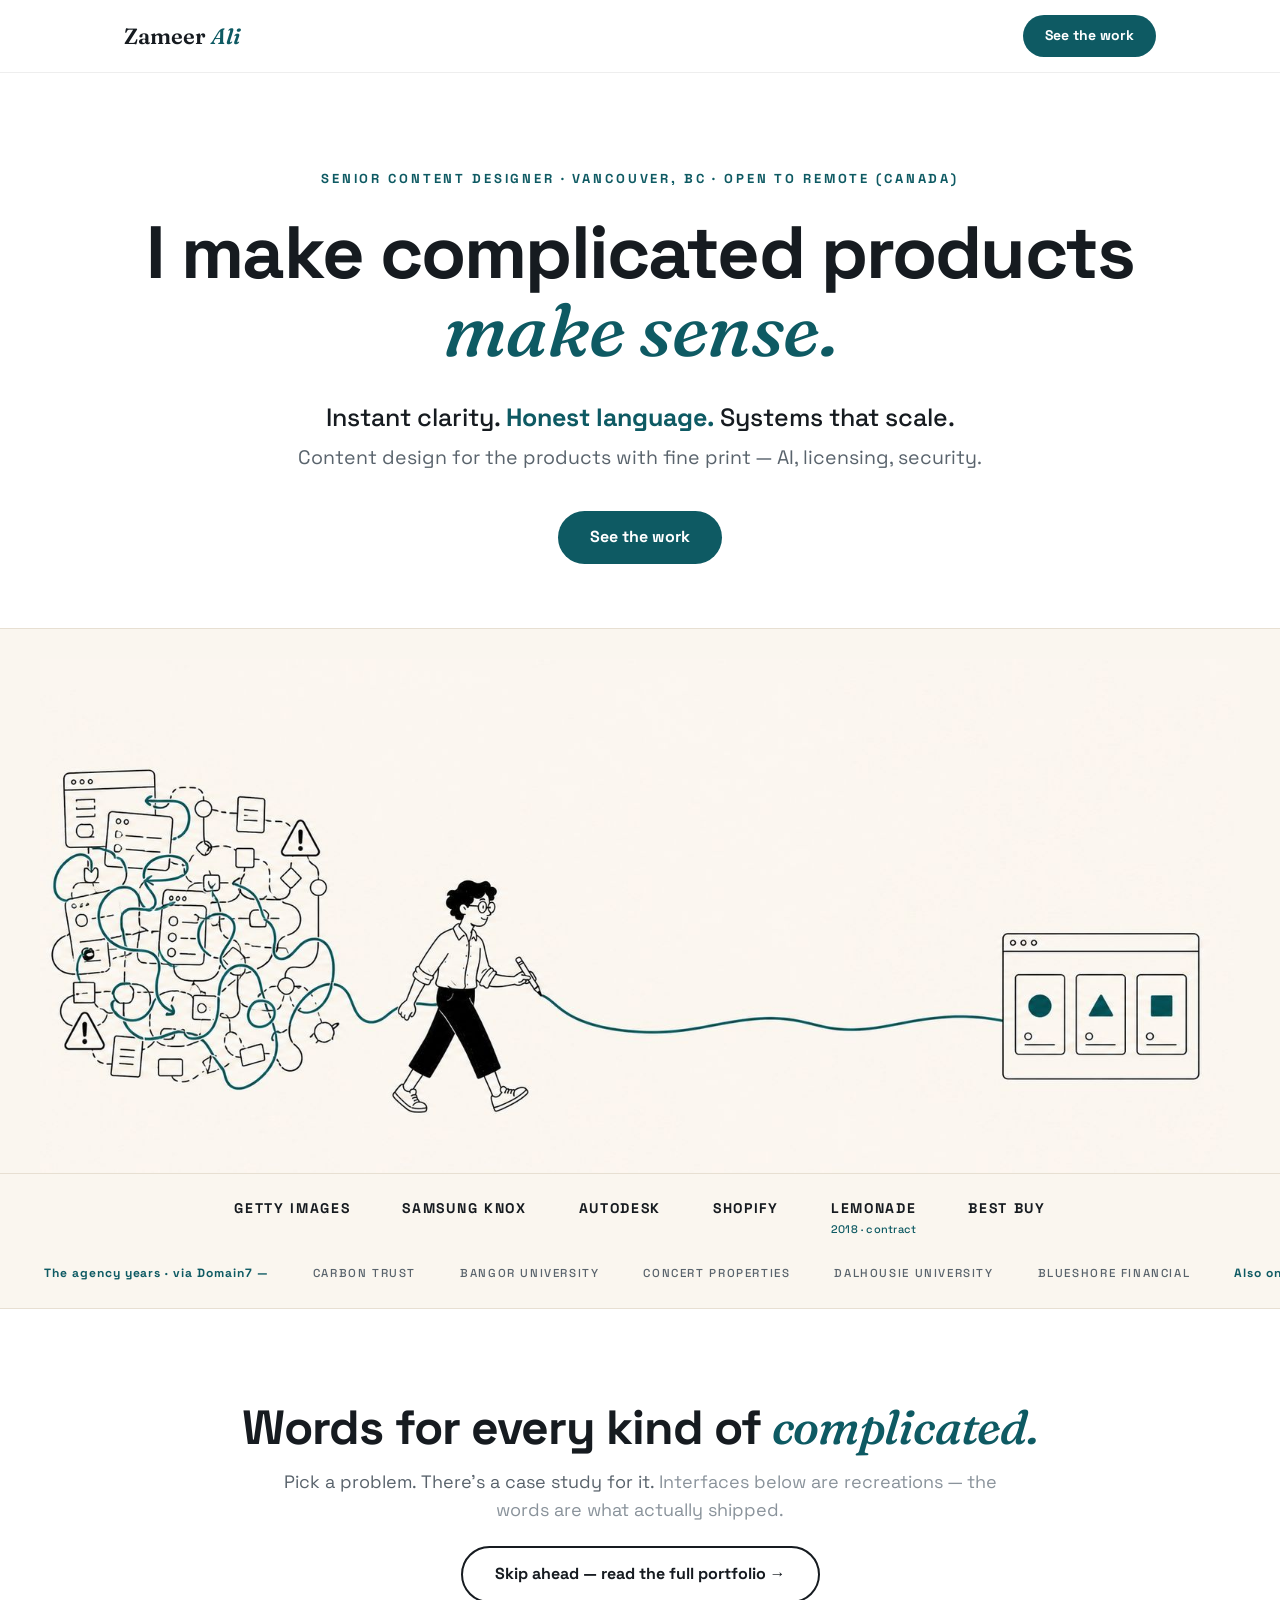
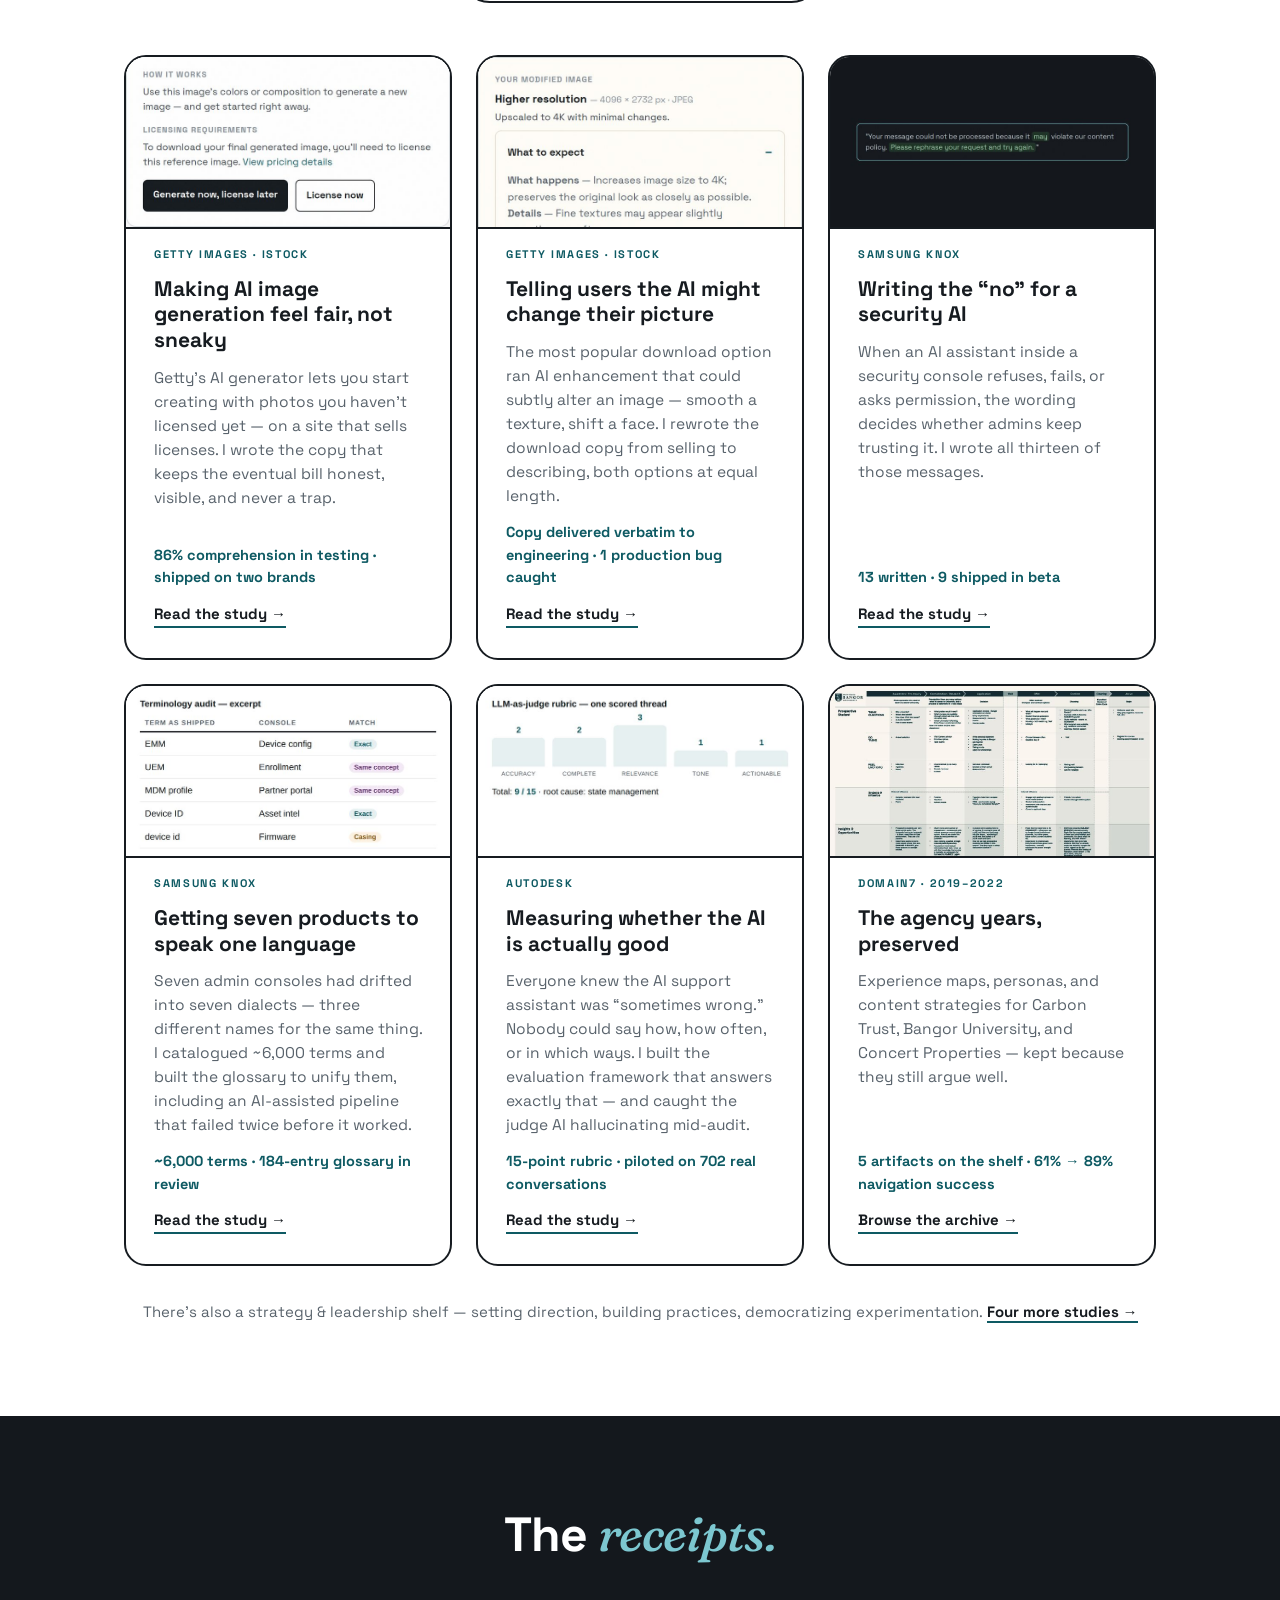
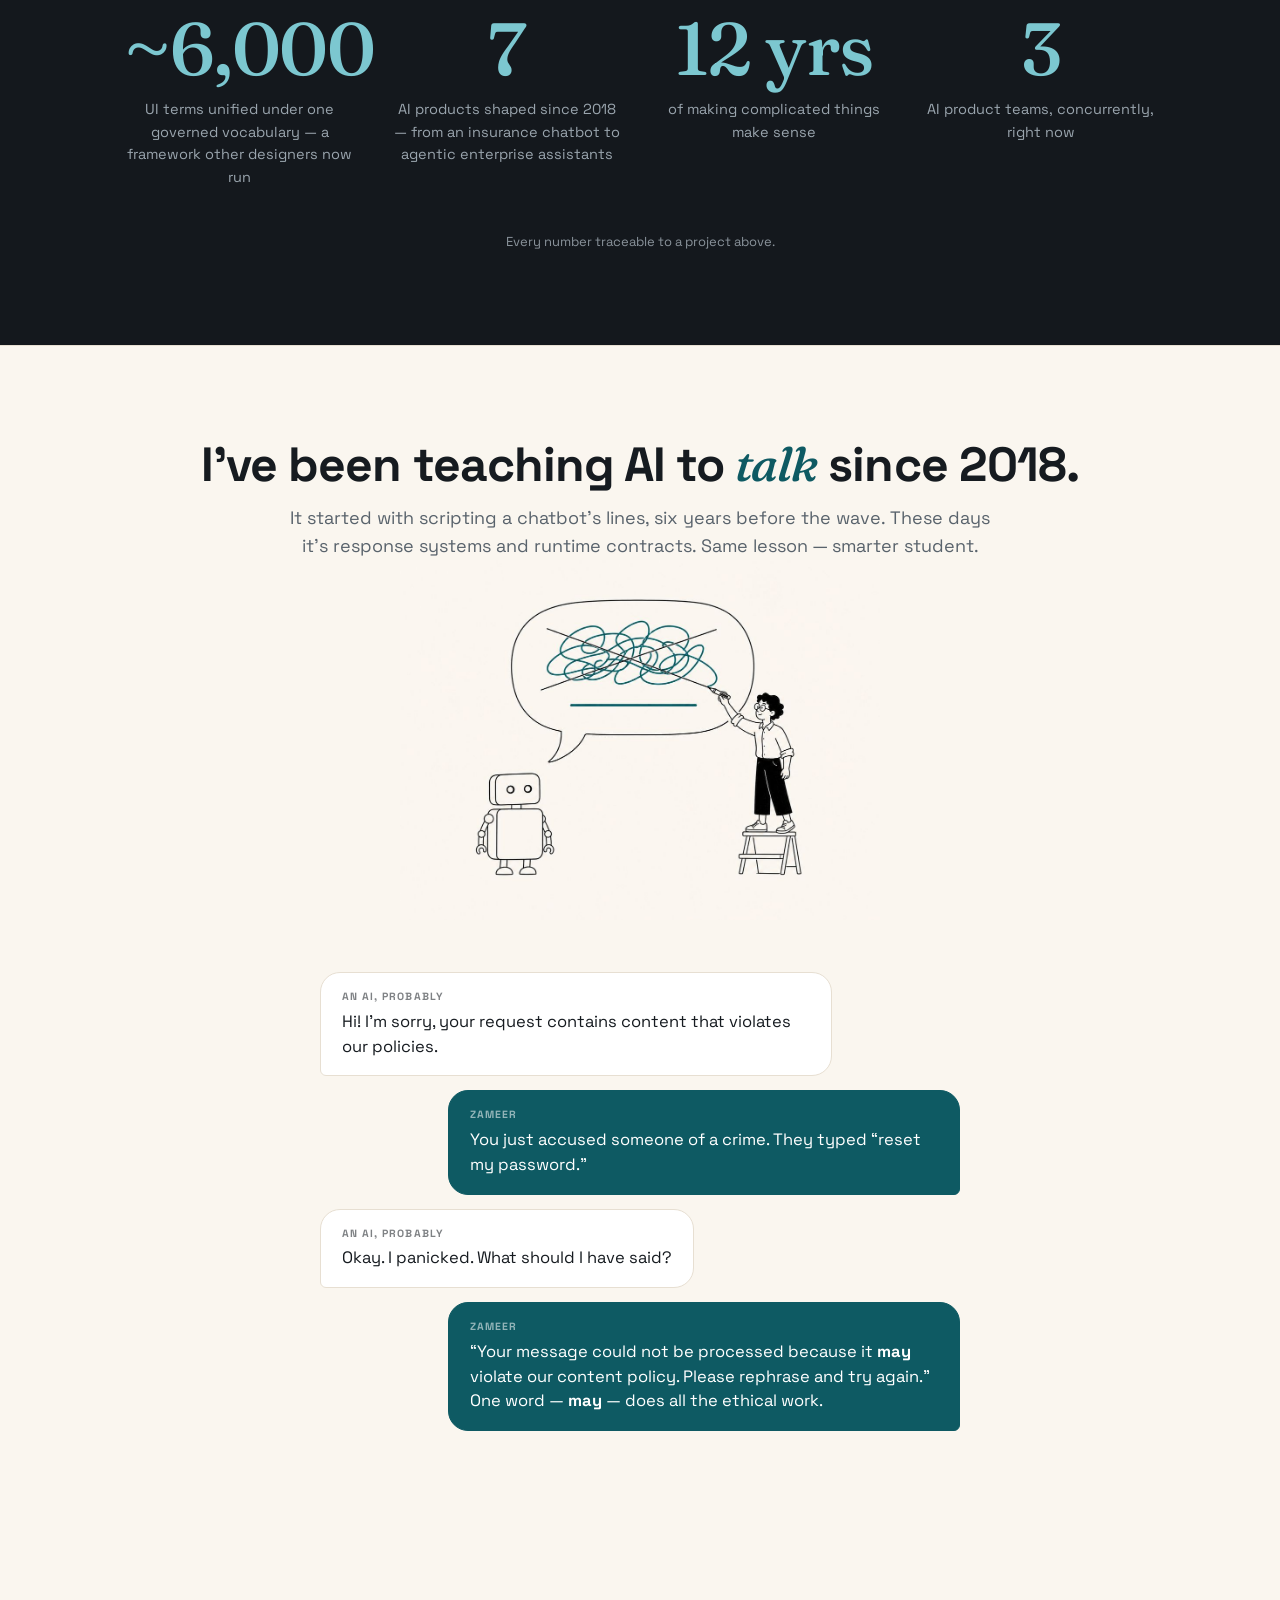
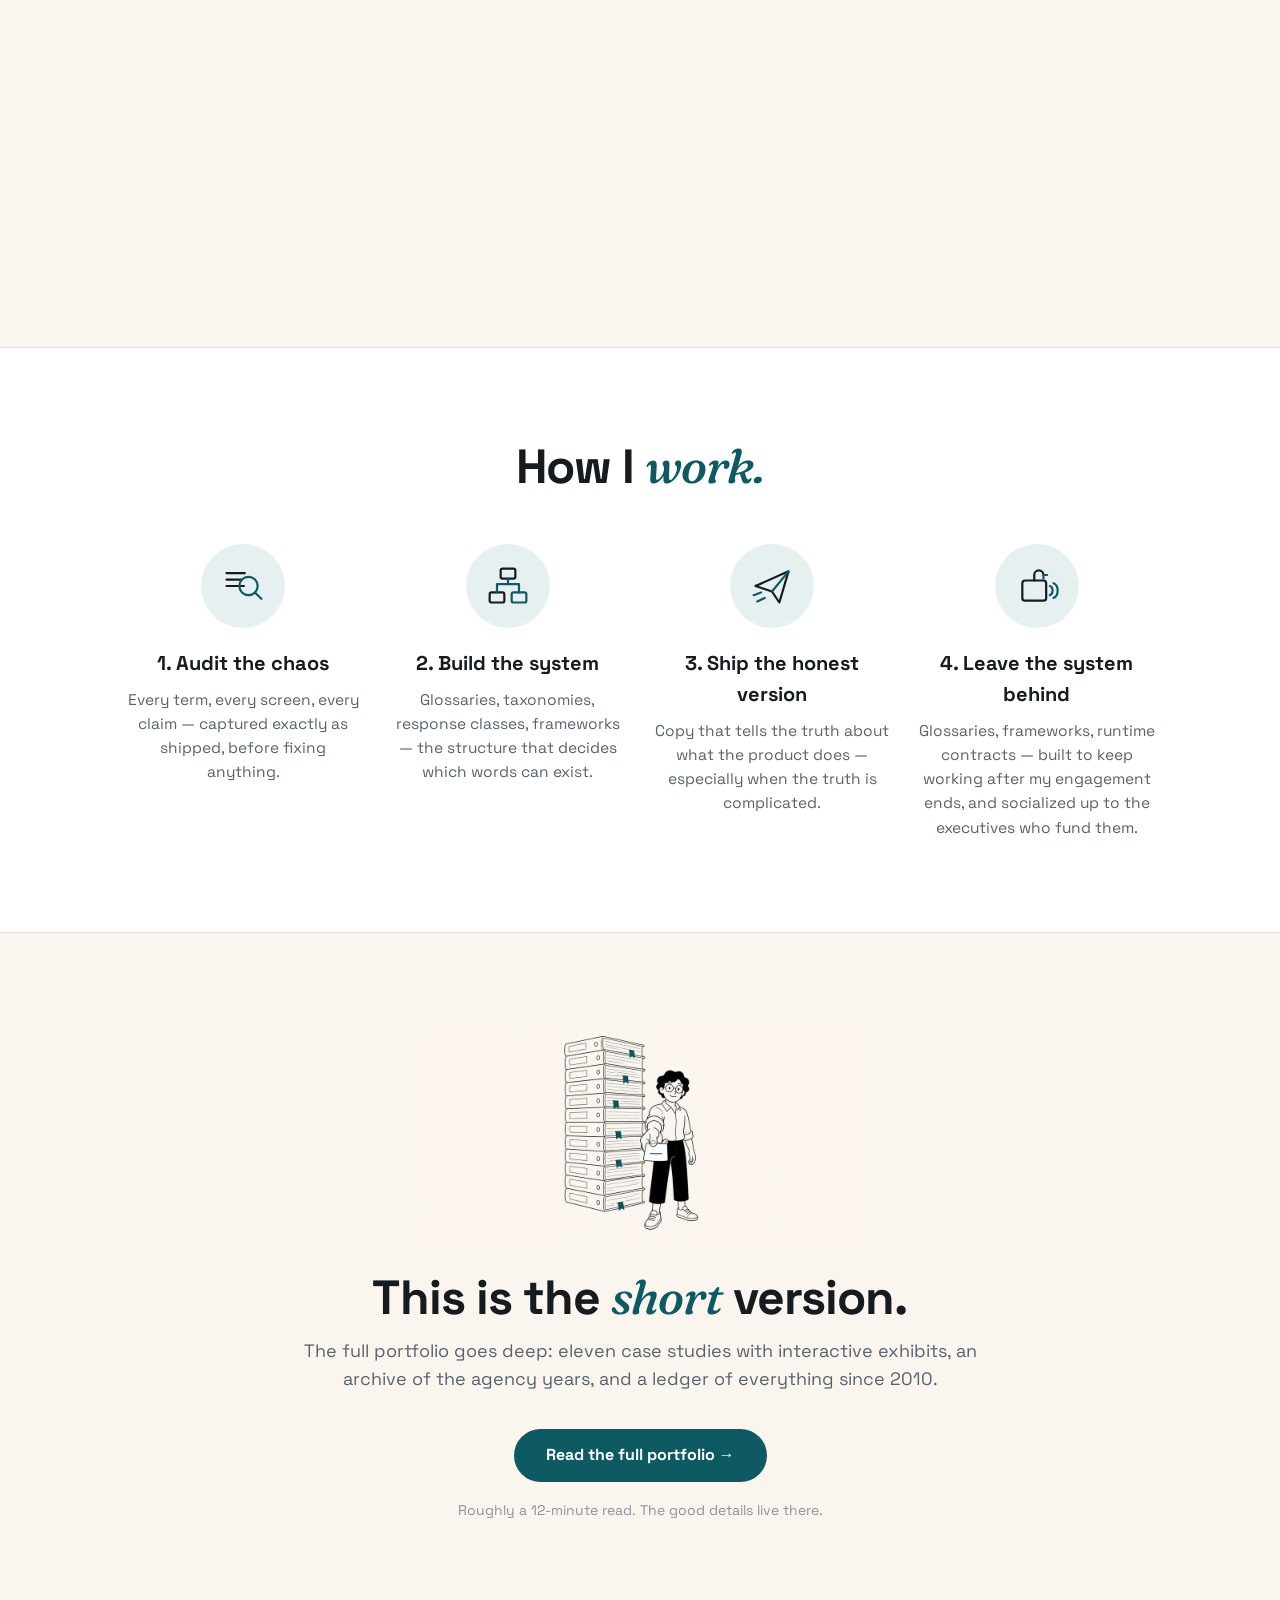
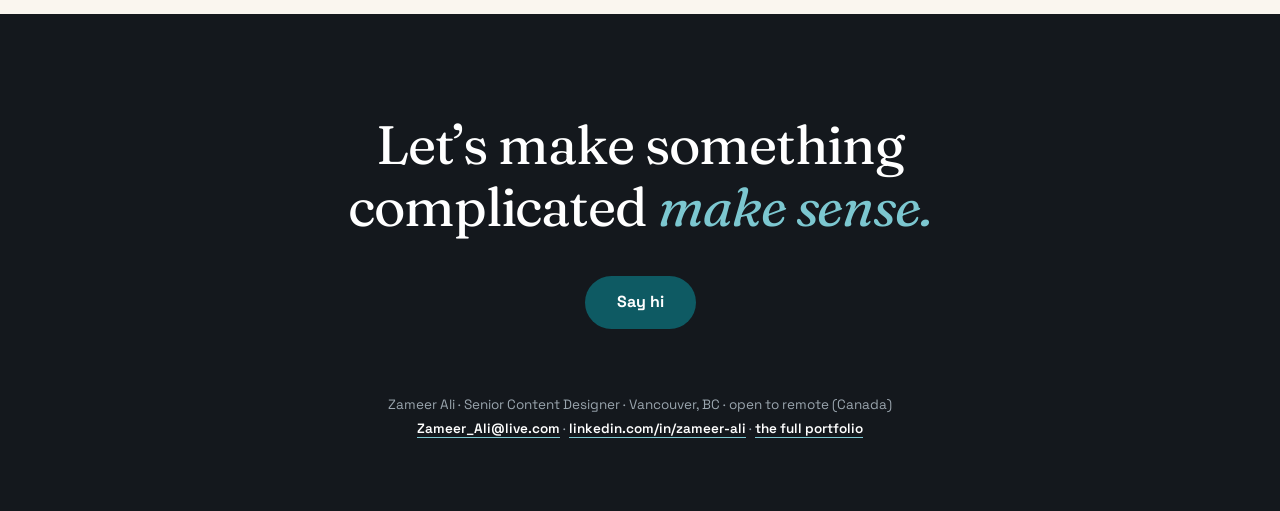
==== index.html @ c4e2f787 "Chapter/study distinction: depth badges (Deep dive ~4 min / Short study ~2 min) + differentiated CTA" ====
<!DOCTYPE html>
<html lang="en">
<head>
<meta charset="UTF-8">
<meta name="viewport" content="width=device-width, initial-scale=1.0">
<title>Zameer Ali — Content Design</title>
<meta name="description" content="Content design for complicated products. AI trust, language systems, governance — Getty Images, Samsung Knox, Autodesk, Shopify, Lemonade. Twelve years of making complex systems make sense.">
<meta property="og:title" content="Zameer Ali — Content Design">
<meta property="og:description" content="Instant clarity. Honest language. Systems that scale.">
<meta property="og:type" content="website">
<meta property="og:url" content="https://zamali786.github.io/portfolio/">
<meta property="og:image" content="https://zamali786.github.io/portfolio/og.jpg">
<meta name="twitter:card" content="summary_large_image">
<style>
@font-face{font-family:'Fraunces Variable';font-style:normal;font-weight:100 900;font-display:swap;src:url([data-uri]) format('woff2-variations')}
@font-face{font-family:'Fraunces Variable';font-style:italic;font-weight:100 900;font-display:swap;src:url([data-uri]) format('woff2-variations')}
@font-face{font-family:'Space Grotesk Variable';font-style:normal;font-weight:300 700;font-display:swap;src:url([data-uri]) format('woff2-variations')}
*{margin:0;padding:0;box-sizing:border-box}
:root{--ink:#161b20;--teal:#0e5a63;--teal-soft:#e7f0f1;--paper:#faf6ef;--paper-rule:#e7dfd2;--muted:#59636c;--faint:#8a939b;--night:#14181d;--night-accent:#7cc7d0}
html{scroll-behavior:smooth}
body{font-family:'Space Grotesk Variable','Helvetica Neue',Arial,sans-serif;color:var(--ink);background:#fff;line-height:1.55;font-size:18px;overflow-x:hidden}
.serif{font-family:'Fraunces Variable',Georgia,serif}
.wrap{max-width:1080px;margin:0 auto;padding:0 24px}
nav{position:sticky;top:0;background:rgba(255,255,255,.94);backdrop-filter:blur(8px);z-index:50;border-bottom:1px solid #eee}
.nav-in{max-width:1080px;margin:0 auto;padding:15px 24px;display:flex;justify-content:space-between;align-items:center}
.logo{font-family:'Fraunces Variable',serif;font-weight:600;font-size:22px;text-decoration:none;color:var(--ink)}
.logo em{font-style:italic;color:var(--teal)}
.pill{display:inline-block;background:var(--teal);color:#fff;font-weight:700;font-size:16px;padding:14px 32px;border-radius:999px;text-decoration:none;transition:transform .15s,box-shadow .15s,background .15s}
.pill:hover{transform:translateY(-2px);box-shadow:0 10px 22px -10px rgba(14,90,99,.55);background:#0b4a52}
.pill.small{padding:10px 22px;font-size:14px}
.pill.ghost{background:transparent;color:var(--ink);border:2px solid var(--ink)}
.pill.ghost:hover{background:var(--ink);color:#fff;box-shadow:none}
.hero{text-align:center;padding:96px 24px 64px}
.hero h1{font-size:clamp(40px,6.8vw,74px);font-weight:700;line-height:1.04;letter-spacing:-.025em;max-width:15em;margin:0 auto}
.hero h1 .serif{font-style:italic;font-weight:500;color:var(--teal);letter-spacing:-.01em}
.hero .tag{font-size:clamp(19px,2.5vw,25px);font-weight:500;margin:28px auto 36px}
.hero .tag b{color:var(--teal)}
.squig{display:block;margin:22px auto 0}
.scene-band{background:var(--paper);border-top:1px solid var(--paper-rule);padding:30px 0 0}
.scene-band img{display:block;width:min(1200px,94vw);margin:0 auto;clip-path:inset(0 100% 0 0)}
.scene-band img.in{transition:clip-path 1.7s cubic-bezier(.4,0,.2,1);clip-path:inset(0 0 0 0)}
.scene-spot{display:block;margin:0 auto;opacity:0;transform:translateY(22px)}
.scene-spot.in{transition:opacity .9s ease,transform .9s cubic-bezier(.2,.7,.2,1);opacity:1;transform:none}
@media(prefers-reduced-motion:reduce){.scene-band img,.scene-spot{clip-path:none!important;opacity:1!important;transform:none!important}}
.press{background:var(--paper);border-top:1px solid var(--paper-rule);border-bottom:1px solid var(--paper-rule);padding:24px 0}
.press .row{display:flex;gap:52px;justify-content:center;flex-wrap:wrap;align-items:baseline;font-weight:700;letter-spacing:.12em;font-size:14px}
.press .row span i{font-style:normal;font-weight:500;font-size:11px;color:var(--teal);display:block;text-align:center;letter-spacing:.02em;margin-top:2px}
.roster{overflow:hidden;margin-top:18px;position:relative}
.roster .track{display:inline-block;white-space:nowrap;animation:roster 80s linear infinite;font-weight:500;letter-spacing:.14em;font-size:11.5px;color:var(--muted)}
.roster .track span{margin-right:44px}
.roster .track span.lab{color:var(--teal);font-weight:700;letter-spacing:.08em;text-transform:none;font-size:12px}
@keyframes roster{from{transform:translateX(0)}to{transform:translateX(-50%)}}
@media(prefers-reduced-motion:reduce){.roster .track{animation:none;white-space:normal}}
section{padding:92px 0}
h2{font-size:clamp(30px,4.4vw,48px);font-weight:700;letter-spacing:-.02em;text-align:center;line-height:1.08}
h2 .serif{font-style:italic;font-weight:500;color:var(--teal)}
.sub{text-align:center;color:var(--muted);font-size:18px;margin-top:14px;max-width:40em;margin-left:auto;margin-right:auto}
.cards{display:grid;grid-template-columns:repeat(auto-fit,minmax(290px,1fr));gap:24px;margin-top:52px}
.card{border:2px solid var(--ink);border-radius:22px;padding:30px 28px;display:flex;flex-direction:column;gap:13px;background:#fff;transition:transform .18s,box-shadow .18s}
.card:hover{transform:translateY(-6px);box-shadow:0 18px 36px -20px rgba(22,27,32,.4)}
.card[data-href]{cursor:pointer}
.card[data-href]:hover a{color:var(--teal)}
.card .thumb{margin:-30px -28px 4px;border-radius:20px 20px 0 0;overflow:hidden;border-bottom:2px solid var(--ink);background:#fff}
.card .thumb img{display:block;width:100%;height:170px;object-fit:cover;object-position:center top}
.card .thumb.night img{object-fit:contain;background:#14181d;object-position:center}
.card .co{font-size:11px;letter-spacing:.15em;font-weight:700;color:var(--teal);text-transform:uppercase}
.card h3{font-size:21px;font-weight:700;line-height:1.22}
.card p{font-size:15.5px;color:var(--muted);flex:1;line-height:1.55}
.card .stat{font-weight:700;color:var(--teal);font-size:14.5px}
.card a{color:var(--ink);font-weight:700;font-size:15px;text-decoration:none;border-bottom:2px solid var(--teal);align-self:flex-start;padding-bottom:1px}
.card a:hover{color:var(--teal)}
.bignums{background:var(--night);color:#fff;text-align:center}
.bignums h2{color:#fff}
.numrow{display:grid;grid-template-columns:repeat(auto-fit,minmax(200px,1fr));gap:36px;margin-top:52px}
.numrow .n{font-family:'Fraunces Variable',serif;font-size:clamp(46px,6vw,74px);font-weight:500;color:var(--night-accent);line-height:1;letter-spacing:-.02em}
.numrow .l{font-size:14.5px;color:#9aa5ae;margin-top:12px;line-height:1.55}
.foot-note{margin-top:44px;font-size:13px;color:#8a939b}
.chatsec{background:var(--paper);border-top:1px solid var(--paper-rule);border-bottom:1px solid var(--paper-rule)}
.chat{max-width:640px;margin:52px auto 0;display:flex;flex-direction:column;gap:14px}
.bub{max-width:80%;padding:16px 21px;border-radius:20px;font-size:16.5px;line-height:1.5;opacity:0;transform:translateY(14px);transition:opacity .5s,transform .5s;background:#fff;border:1px solid var(--paper-rule)}
.bub.in{opacity:1;transform:none}
.bub.ai{border-bottom-left-radius:6px;align-self:flex-start}
.bub.me{background:var(--teal);border-color:var(--teal);color:#fff;border-bottom-right-radius:6px;align-self:flex-end}
.bub .who{display:block;font-size:10.5px;font-weight:700;letter-spacing:.1em;text-transform:uppercase;margin-bottom:5px;opacity:.55}
.how .steps{display:grid;grid-template-columns:repeat(auto-fit,minmax(215px,1fr));gap:26px;margin-top:52px;text-align:center}
.step .num{font-family:'Fraunces Variable',serif;font-style:italic;width:84px;height:84px;border-radius:50%;background:var(--teal-soft);color:var(--teal);display:flex;align-items:center;justify-content:center;font-size:38px;margin:0 auto 20px}
.step h3{font-size:20px;font-weight:700}
.step p{font-size:15.5px;color:var(--muted);margin-top:9px;line-height:1.55}
.bridge{text-align:center}
.bridge .pill{margin-top:36px}
.bridge .fine{margin-top:18px;font-size:14px;color:var(--faint)}
footer{background:var(--night);color:#fff;text-align:center;padding:100px 24px 70px}
footer .big{font-family:'Fraunces Variable',serif;font-weight:400;font-size:clamp(30px,5vw,54px);letter-spacing:-.02em;line-height:1.15;max-width:15em;margin:0 auto}
footer .big em{font-style:italic;color:var(--night-accent)}
footer .pill{margin-top:38px}
.foot-meta{margin-top:64px;font-size:13.5px;color:#9aa5ae;line-height:1.8}
.foot-meta a{color:#fff;font-weight:600;text-decoration:none;border-bottom:1px solid var(--night-accent)}
svg.draw path,svg.draw circle,svg.draw rect{stroke-dasharray:var(--len,300);stroke-dashoffset:var(--len,300)}
svg.draw.drawn path,svg.draw.drawn circle,svg.draw.drawn rect{transition:stroke-dashoffset 1.1s cubic-bezier(.4,0,.2,1);stroke-dashoffset:0}
svg.draw circle[fill]{fill-opacity:0;transition:fill-opacity .4s .9s}
svg.draw.drawn circle[fill]{fill-opacity:1}
@media(prefers-reduced-motion:reduce){.bub{opacity:1;transform:none;transition:none}.pill:hover,.card:hover{transform:none}svg.draw path,svg.draw circle,svg.draw rect{stroke-dasharray:none;stroke-dashoffset:0}}
</style>
</head>
<body>
<nav><div class="nav-in">
  <a class="logo" href="#top">Zameer <em>Ali</em></a>
  <a class="pill small" href="#work">See the work</a>
</div></nav>

<header class="hero" id="top">
  <div style="font-size:13px;letter-spacing:.22em;text-transform:uppercase;color:var(--teal);font-weight:700;margin-bottom:26px">Senior Content Designer &middot; Vancouver, BC &middot; open to remote (Canada)</div>
  <h1>I make complicated products <span class="serif">make sense.</span></h1>
  <p class="tag">Instant clarity. <b>Honest language.</b> Systems that scale.<br><span style="font-size:.78em;color:var(--muted);font-weight:400">Content design for the products with fine print — AI, licensing, security.</span></p>
  <a class="pill" href="#work">See the work</a>
  </header>

<div class="scene-band"><img class="reveal-wipe" src="[data-uri]" alt="Illustration: a tangle of interface scribbles on the left; a person walks right, drawing one clean teal line that arrives at a tidy, organized interface." loading="eager"></div>
<div class="press"><div class="row">
  <span>GETTY&nbsp;IMAGES</span><span>SAMSUNG&nbsp;KNOX</span><span>AUTODESK</span><span>SHOPIFY</span><span>LEMONADE <i>2018 · contract</i></span><span>BEST&nbsp;BUY</span>
</div>
<div class="roster" aria-hidden="true"><div class="track"><span></span><span class="lab">The agency years · via Domain7 —</span><span>CARBON TRUST</span><span>BANGOR UNIVERSITY</span><span>CONCERT PROPERTIES</span><span>DALHOUSIE UNIVERSITY</span><span>BLUESHORE FINANCIAL</span><span class="lab">Also on the résumé —</span><span>VANCOUVER FILM SCHOOL</span><span>VANCOUVER 2010 OLYMPICS</span><span class="lab">And the wider list —</span><span>SAP</span><span>UBC</span><span>IMPERIAL COLLEGE LONDON</span><span>LONDON BUSINESS SCHOOL</span><span>TRINITY WESTERN UNIVERSITY</span><span>UNIVERSITY OF REDLANDS</span><span>BC HYDRO</span><span>TRANSLINK</span><span>PACIFIC BLUE CROSS</span><span>CANFOR</span><span>CITY OF SURREY</span><span>CITY OF BURNABY</span><span>DELTA POLICE</span><span>SEATTLE PUBLIC SCHOOLS</span><span>ST. MICHAELS UNIVERSITY SCHOOL</span><span>MIRAKL</span><span>HOSTELLING INTERNATIONAL</span><span>BC LIQUOR STORES</span><span class="lab">The agency years · via Domain7 —</span><span>CARBON TRUST</span><span>BANGOR UNIVERSITY</span><span>CONCERT PROPERTIES</span><span>DALHOUSIE UNIVERSITY</span><span>BLUESHORE FINANCIAL</span><span class="lab">Also on the résumé —</span><span>VANCOUVER FILM SCHOOL</span><span>VANCOUVER 2010 OLYMPICS</span><span class="lab">And the wider list —</span><span>SAP</span><span>UBC</span><span>IMPERIAL COLLEGE LONDON</span><span>LONDON BUSINESS SCHOOL</span><span>TRINITY WESTERN UNIVERSITY</span><span>UNIVERSITY OF REDLANDS</span><span>BC HYDRO</span><span>TRANSLINK</span><span>PACIFIC BLUE CROSS</span><span>CANFOR</span><span>CITY OF SURREY</span><span>CITY OF BURNABY</span><span>DELTA POLICE</span><span>SEATTLE PUBLIC SCHOOLS</span><span>ST. MICHAELS UNIVERSITY SCHOOL</span><span>MIRAKL</span><span>HOSTELLING INTERNATIONAL</span><span>BC LIQUOR STORES</span></div></div>
</div>

<section id="work"><div class="wrap">
  <h2>Words for every kind of <span class="serif">complicated.</span></h2>
  <p class="sub">Pick a problem. There’s a case study for it. <span style="color:var(--faint)">Interfaces below are recreations — the words are what actually shipped.</span></p>
  <p style="text-align:center;margin-top:22px"><a class="pill ghost" href="work.html">Skip ahead — read the full portfolio →</a></p>
  <div class="cards">
    <div class="card">
      <div class="thumb"><img src="[data-uri]" style="object-position:center bottom" alt="Recreated product dialog: Use this image as a reference? — with the CTA pair Generate now, license later and License now."></div>
      <div class="co">Getty Images · iStock</div>
      <h3>Making AI image generation feel fair, not sneaky</h3>
      <p>Getty’s AI generator lets you start creating with photos you haven’t licensed yet — on a site that sells licenses. I wrote the copy that keeps the eventual bill honest, visible, and never a trap.</p>
      <div class="stat">86% comprehension in testing · shipped on two brands</div>
      <a href="work.html#cs1">Read the study →</a>
    </div>
    <div class="card">
      <div class="thumb"><img src="[data-uri]" alt="Recreated download options: Higher resolution and Enhanced detail, each with a What to expect expander written at equal length."></div>
      <div class="co">Getty Images · iStock</div>
      <h3>Telling users the AI might change their picture</h3>
      <p>The most popular download option ran AI enhancement that could subtly alter an image — smooth a texture, shift a face. I rewrote the download copy from selling to describing, both options at equal length.</p>
      <div class="stat">Copy delivered verbatim to engineering · 1 production bug caught</div>
      <a href="work.html#cs2">Read the study →</a>
    </div>
    <div class="card">
      <div class="thumb night"><img src="[data-uri]" alt="Recreated assistant message: Your message could not be processed because it may violate our content policy. Please rephrase your request and try again."></div>
      <div class="co">Samsung Knox</div>
      <h3>Writing the “no” for a security AI</h3>
      <p>When an AI assistant inside a security console refuses, fails, or asks permission, the wording decides whether admins keep trusting it. I wrote all thirteen of those messages.</p>
      <div class="stat">13 written · 9 shipped in beta</div>
      <a href="work.html#cs3">Read the study →</a>
    </div>
    <div class="card">
      <div class="thumb"><img src="[data-uri]" alt="Terminology audit excerpt: EMM, UEM and MDM logged as the same concept across different consoles, with match-type tags."></div>
      <div class="co">Samsung Knox</div>
      <h3>Getting seven products to speak one language</h3>
      <p>Seven admin consoles had drifted into seven dialects — three different names for the same thing. I catalogued ~6,000 terms and built the glossary to unify them, including an AI-assisted pipeline that failed twice before it worked.</p>
      <div class="stat">~6,000 terms · 184-entry glossary in review</div>
      <a href="work.html#s04">Read the study →</a>
    </div>
    <div class="card">
      <div class="thumb"><img src="[data-uri]" style="object-fit:contain" alt="Evaluation rubric scorecard: five dimensions scored 0–3, totalling 9 of 15, root cause state management."></div>
      <div class="co">Autodesk</div>
      <h3>Measuring whether the AI is actually good</h3>
      <p>Everyone knew the AI support assistant was “sometimes wrong.” Nobody could say how, how often, or in which ways. I built the evaluation framework that answers exactly that — and caught the judge AI hallucinating mid-audit.</p>
      <div class="stat">15-point rubric · piloted on 702 real conversations</div>
      <a href="work.html#s06">Read the study →</a>
    </div>
    <div class="card">
      <div class="thumb"><img src="[data-uri]" alt="Archival experience map for Bangor University prospective students, in an ink and teal duotone treatment."></div>
      <div class="co">Domain7 · 2019–2022</div>
      <h3>The agency years, preserved</h3>
      <p>Experience maps, personas, and content strategies for Carbon Trust, Bangor University, and Concert Properties — kept because they still argue well.</p>
      <div class="stat">5 artifacts on the shelf · 61% → 89% navigation success</div>
      <a href="work.html#archive">Browse the archive →</a>
    </div>
  </div>
  <p style="text-align:center;margin-top:34px;font-size:15px;color:var(--muted)">There’s also a strategy &amp; leadership shelf — setting direction, building practices, democratizing experimentation. <a href="work.html#s08" style="color:var(--ink);font-weight:700;border-bottom:2px solid var(--teal);text-decoration:none">Four more studies →</a></p>
</div></section>

<section class="bignums"><div class="wrap">
  <h2>The <span class="serif" style="color:var(--night-accent)">receipts.</span></h2>
  <div class="numrow">
    <div><div class="n">~6,000</div><div class="l">UI terms unified under one governed vocabulary — a framework other designers now run</div></div>
    <div><div class="n">7</div><div class="l">AI products shaped since 2018 — from an insurance chatbot to agentic enterprise assistants</div></div>
    <div><div class="n">12 yrs</div><div class="l">of making complicated things make sense</div></div>
    <div><div class="n">3</div><div class="l">AI product teams, concurrently, right now</div></div>
  </div>
  <p class="foot-note">Every number traceable to a project above.</p>
</div></section>

<section class="chatsec"><div class="wrap">
  <h2>I’ve been teaching AI to <span class="serif">talk</span> since 2018.</h2>
  <p class="sub">It started with scripting a chatbot’s lines, six years before the wave. These days it’s response systems and runtime contracts. Same lesson — smarter student.</p>
  <img class="scene-spot" style="width:min(480px,86vw)" src="[data-uri]" alt="Illustration: a person on a step-stool edits a robot's giant speech bubble — a crossed-out scribble replaced by one clean teal line." loading="lazy">
  <div class="chat" id="chat">
    <div class="bub ai"><span class="who">An AI, probably</span>Hi! I’m sorry, your request contains content that violates our policies.</div>
    <div class="bub me"><span class="who">Zameer</span>You just accused someone of a crime. They typed “reset my password.”</div>
    <div class="bub ai"><span class="who">An AI, probably</span>Okay. I panicked. What should I have said?</div>
    <div class="bub me"><span class="who">Zameer</span>“Your message could not be processed because it <b>may</b> violate our content policy. Please rephrase and try again.” One word — <b>may</b> — does all the ethical work.</div>
    <div class="bub ai"><span class="who">An AI, probably</span>Got it! Your changes are live! 🎉</div>
    <div class="bub me"><span class="who">Zameer</span>What did the confetti earn? You’ll say this fifty times today. Nobody survives fifty parties.</div>
    <div class="bub ai"><span class="who">An AI, probably</span>Edit applied.</div>
    <div class="bub me"><span class="who">Zameer</span>Beautiful. Two words, noun + past participle. You’re learning.</div>
  </div>
</div></section>

<section class="how"><div class="wrap">
  <h2>How I <span class="serif">work.</span></h2>
  <div class="steps">
    <div class="step"><div class="num"><svg class="draw" width="44" height="44" viewBox="0 0 48 48" fill="none" stroke="#161b20" stroke-width="2.4" stroke-linecap="round" stroke-linejoin="round" aria-hidden="true"><path d="M6 10 h20 M6 17 h16 M6 24 h19"/><circle cx="30" cy="24" r="10" stroke="#0e5a63"/><path d="M37 31 L44 38" stroke="#0e5a63"/></svg></div><h3>1. Audit the chaos</h3><p>Every term, every screen, every claim — captured exactly as shipped, before fixing anything.</p></div>
    <div class="step"><div class="num"><svg class="draw" width="44" height="44" viewBox="0 0 48 48" fill="none" stroke="#161b20" stroke-width="2.4" stroke-linecap="round" stroke-linejoin="round" aria-hidden="true"><rect x="16" y="5" width="16" height="11" rx="2"/><rect x="4" y="31" width="16" height="11" rx="2"/><rect x="28" y="31" width="16" height="11" rx="2" stroke="#0e5a63"/><path d="M24 16 v6 M24 22 h-12 v9 M24 22 h12 v9" stroke="#0e5a63"/></svg></div><h3>2. Build the system</h3><p>Glossaries, taxonomies, response classes, frameworks — the structure that decides which words can exist.</p></div>
    <div class="step"><div class="num"><svg class="draw" width="44" height="44" viewBox="0 0 48 48" fill="none" stroke="#161b20" stroke-width="2.4" stroke-linecap="round" stroke-linejoin="round" aria-hidden="true"><path d="M6 24 L42 8 L32 42 L24 30 Z"/><path d="M24 30 L42 8" stroke="#0e5a63"/><path d="M4 34 l8 -3 M8 41 l8 -4" stroke="#0e5a63"/></svg></div><h3>3. Ship the honest version</h3><p>Copy that tells the truth about what the product does — especially when the truth is complicated.</p></div>
    <div class="step"><div class="num"><svg class="draw" width="44" height="44" viewBox="0 0 48 48" fill="none" stroke="#161b20" stroke-width="2.4" stroke-linecap="round" stroke-linejoin="round" aria-hidden="true"><rect x="8" y="18" width="26" height="22" rx="3"/><path d="M21 18 v-6 a5 5 0 0 1 10 0" /><path d="M31 12 h4 M31 12 v4" stroke="#0e5a63"/><path d="M38 24 c4 1 4 9 0 10 M42 21 c6 2 6 14 0 16" stroke="#0e5a63"/></svg></div><h3>4. Leave the system behind</h3><p>Glossaries, frameworks, runtime contracts — built to keep working after my engagement ends, and socialized up to the executives who fund them.</p></div>
  </div>
</div></section>

<section class="bridge" style="background:var(--paper);border-top:1px solid var(--paper-rule)"><div class="wrap">
  <img class="scene-spot" style="width:min(440px,82vw);margin-bottom:26px" src="[data-uri]" alt="Illustration: a person hands over a single small card while a tall stack of bound, bookmarked volumes stands behind them." loading="lazy">
  <h2>This is the <span class="serif">short</span> version.</h2>
  <p class="sub">The full portfolio goes deep: eleven case studies with interactive exhibits, an archive of the agency years, and a ledger of everything since 2010.</p>
  <a class="pill" href="work.html">Read the full portfolio →</a>
  <p class="fine">Roughly a 12-minute read. The good details live there.</p>
</div></section>

<footer>
  <p class="big">Let’s make something complicated <em>make sense.</em></p>
  <a class="pill" href="mailto:Zameer_Ali@live.com">Say hi</a>
  <p class="foot-meta">Zameer Ali · Senior Content Designer · Vancouver, BC · open to remote (Canada)<br>
  <a href="mailto:Zameer_Ali@live.com">Zameer_Ali@live.com</a> · <a href="https://linkedin.com/in/zameer-ali">linkedin.com/in/zameer-ali</a> · <a href="work.html">the full portfolio</a></p>
</footer>

<script>
(function(){
  var r=window.matchMedia('(prefers-reduced-motion: reduce)').matches;
  var svgs=document.querySelectorAll('svg.draw');
  var scenes=document.querySelectorAll('.scene-band,.scene-spot');
  svgs.forEach(function(sv){
    sv.querySelectorAll('path,circle,rect').forEach(function(el){
      try{var L=el.getTotalLength();el.style.setProperty('--len',L);}catch(e){}
    });
  });
  function landScene(el){var img=el.classList.contains('scene-band')?el.querySelector('img'):el;img.classList.add('in');}
  if(r||!('IntersectionObserver' in window)){svgs.forEach(function(sv){sv.classList.add('drawn')});scenes.forEach(landScene);}
  else{
    var io=new IntersectionObserver(function(es){es.forEach(function(e){
      if(e.isIntersecting){setTimeout(function(){e.target.classList.add('drawn')},120);io.unobserve(e.target);}
    })},{threshold:.5});
    svgs.forEach(function(sv){io.observe(sv)});
    var io2=new IntersectionObserver(function(es){es.forEach(function(e){
      if(e.isIntersecting){landScene(e.target);io2.unobserve(e.target);}
    })},{threshold:.2});
    scenes.forEach(function(sc){io2.observe(sc)});
  }
})();
(function(){
  document.querySelectorAll('.card').forEach(function(c){
    var a=c.querySelector('a[href]'); if(!a) return;
    c.setAttribute('data-href',a.getAttribute('href'));
    c.addEventListener('click',function(e){
      if(e.target.closest('a')) return;
      if(e.metaKey||e.ctrlKey){ window.open(a.href,'_blank'); return; }
      window.location=a.href;
    });
  });
})();
(function(){
  var r=window.matchMedia('(prefers-reduced-motion: reduce)').matches;
  var bubs=document.querySelectorAll('.bub');
  if(r||!('IntersectionObserver' in window)){bubs.forEach(function(b){b.classList.add('in')});return;}
  var io=new IntersectionObserver(function(es){es.forEach(function(e){
    if(e.isIntersecting){
      var i=Array.prototype.indexOf.call(bubs,e.target);
      setTimeout(function(){e.target.classList.add('in')},i*260);
      io.unobserve(e.target);
    }})},{threshold:.35});
  bubs.forEach(function(b){io.observe(b)});
})();
</script>
</body>
</html>
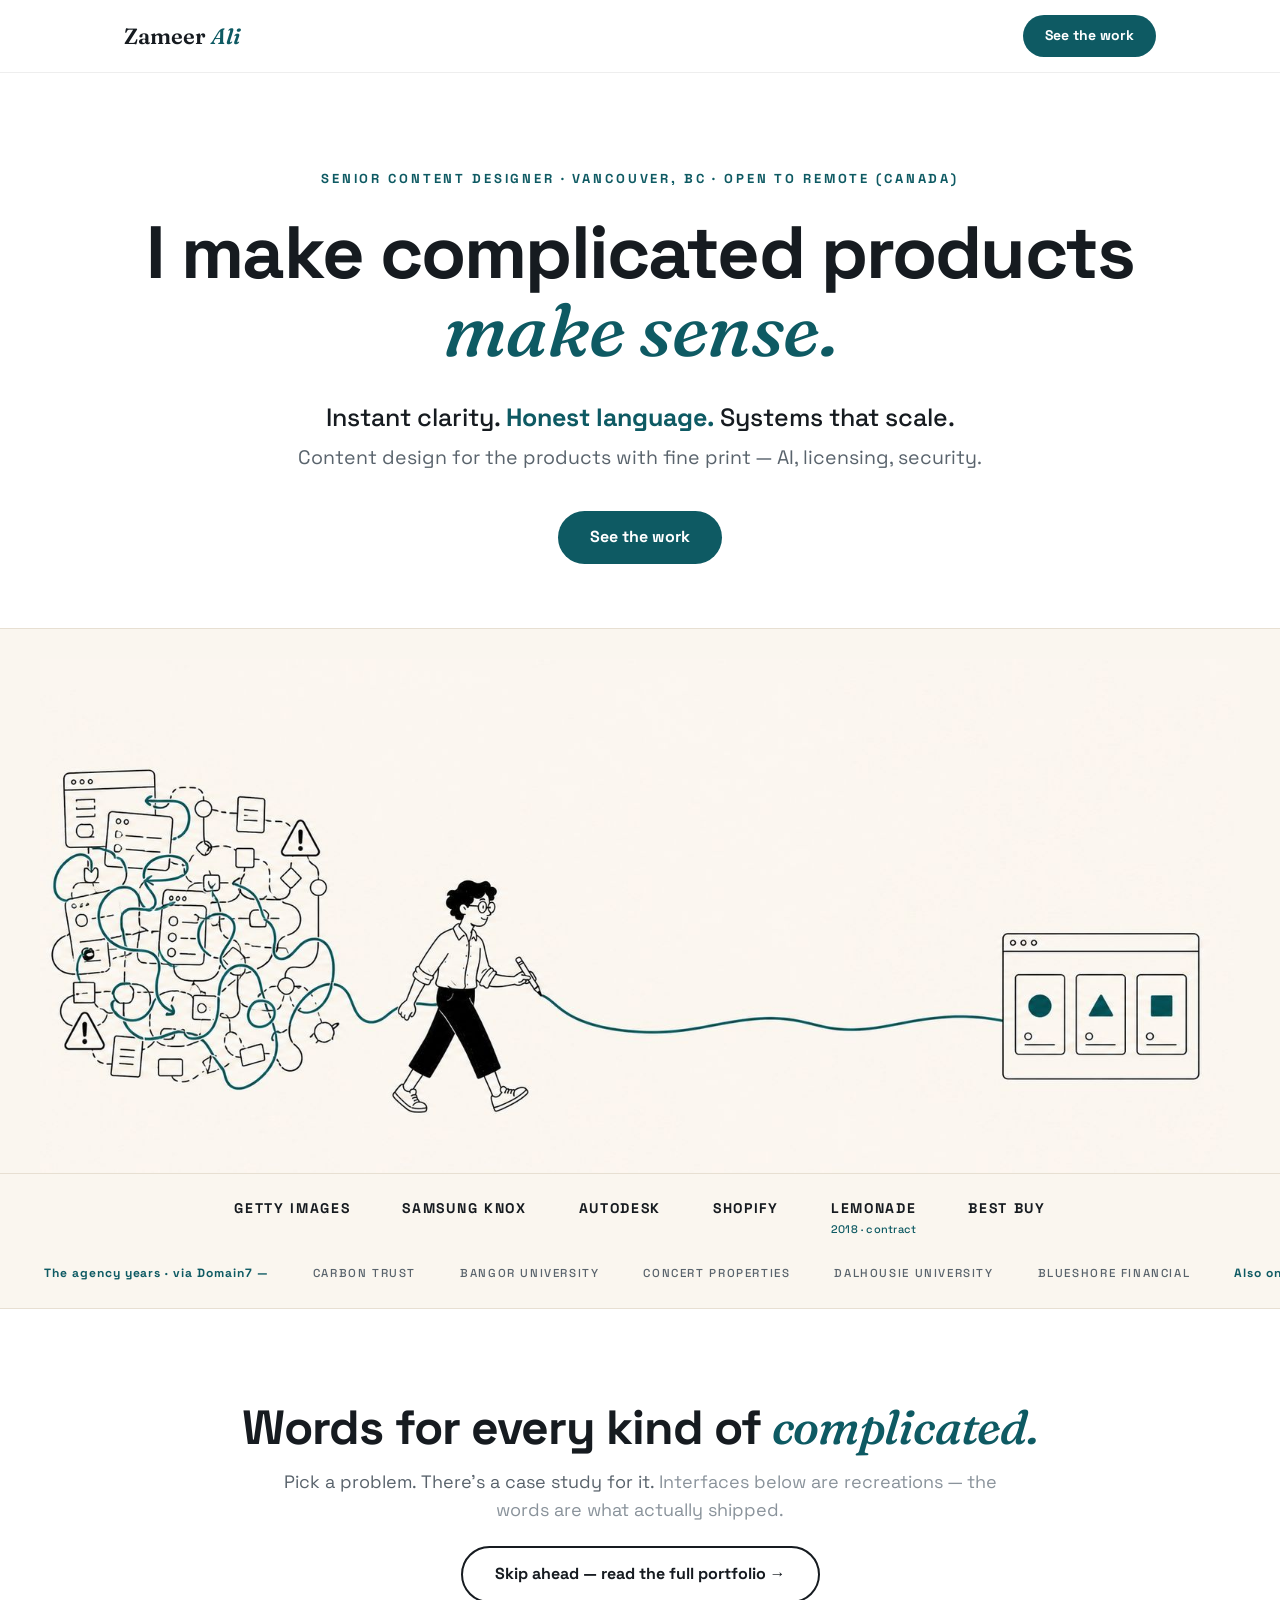
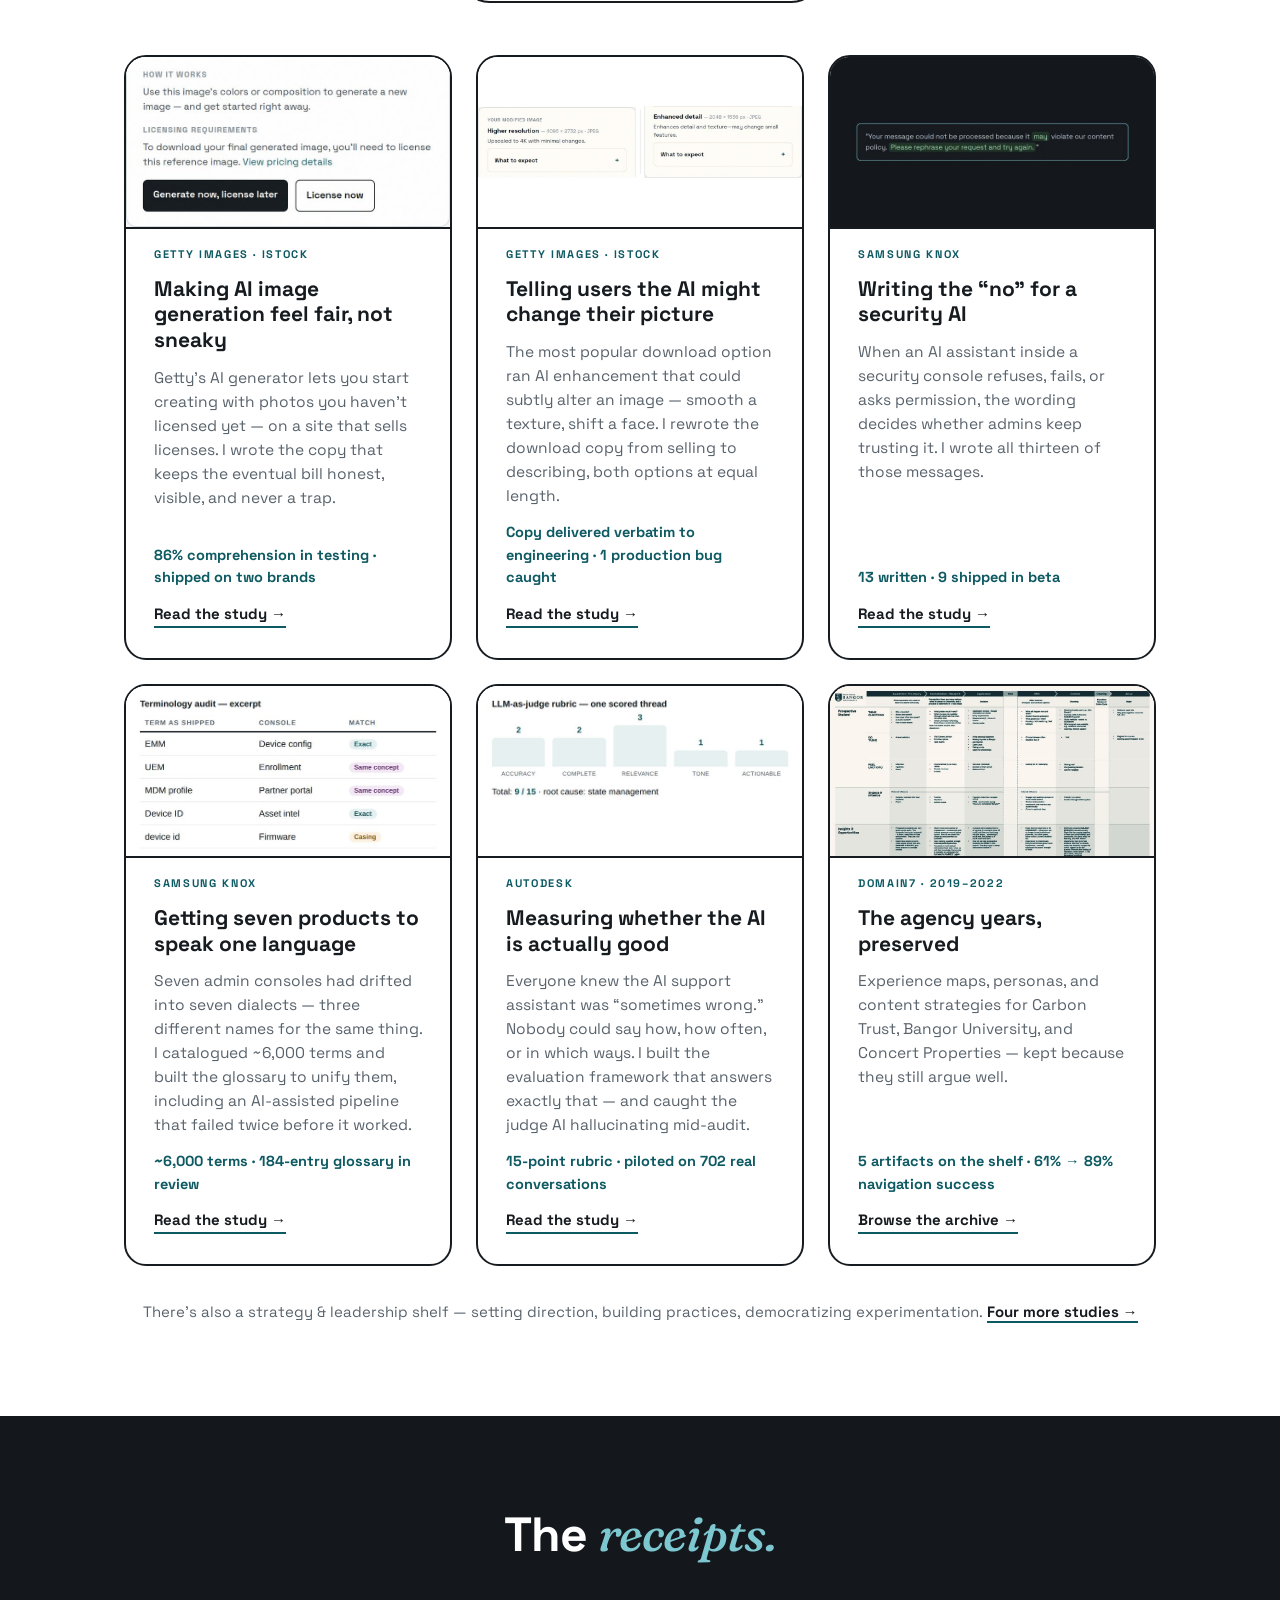
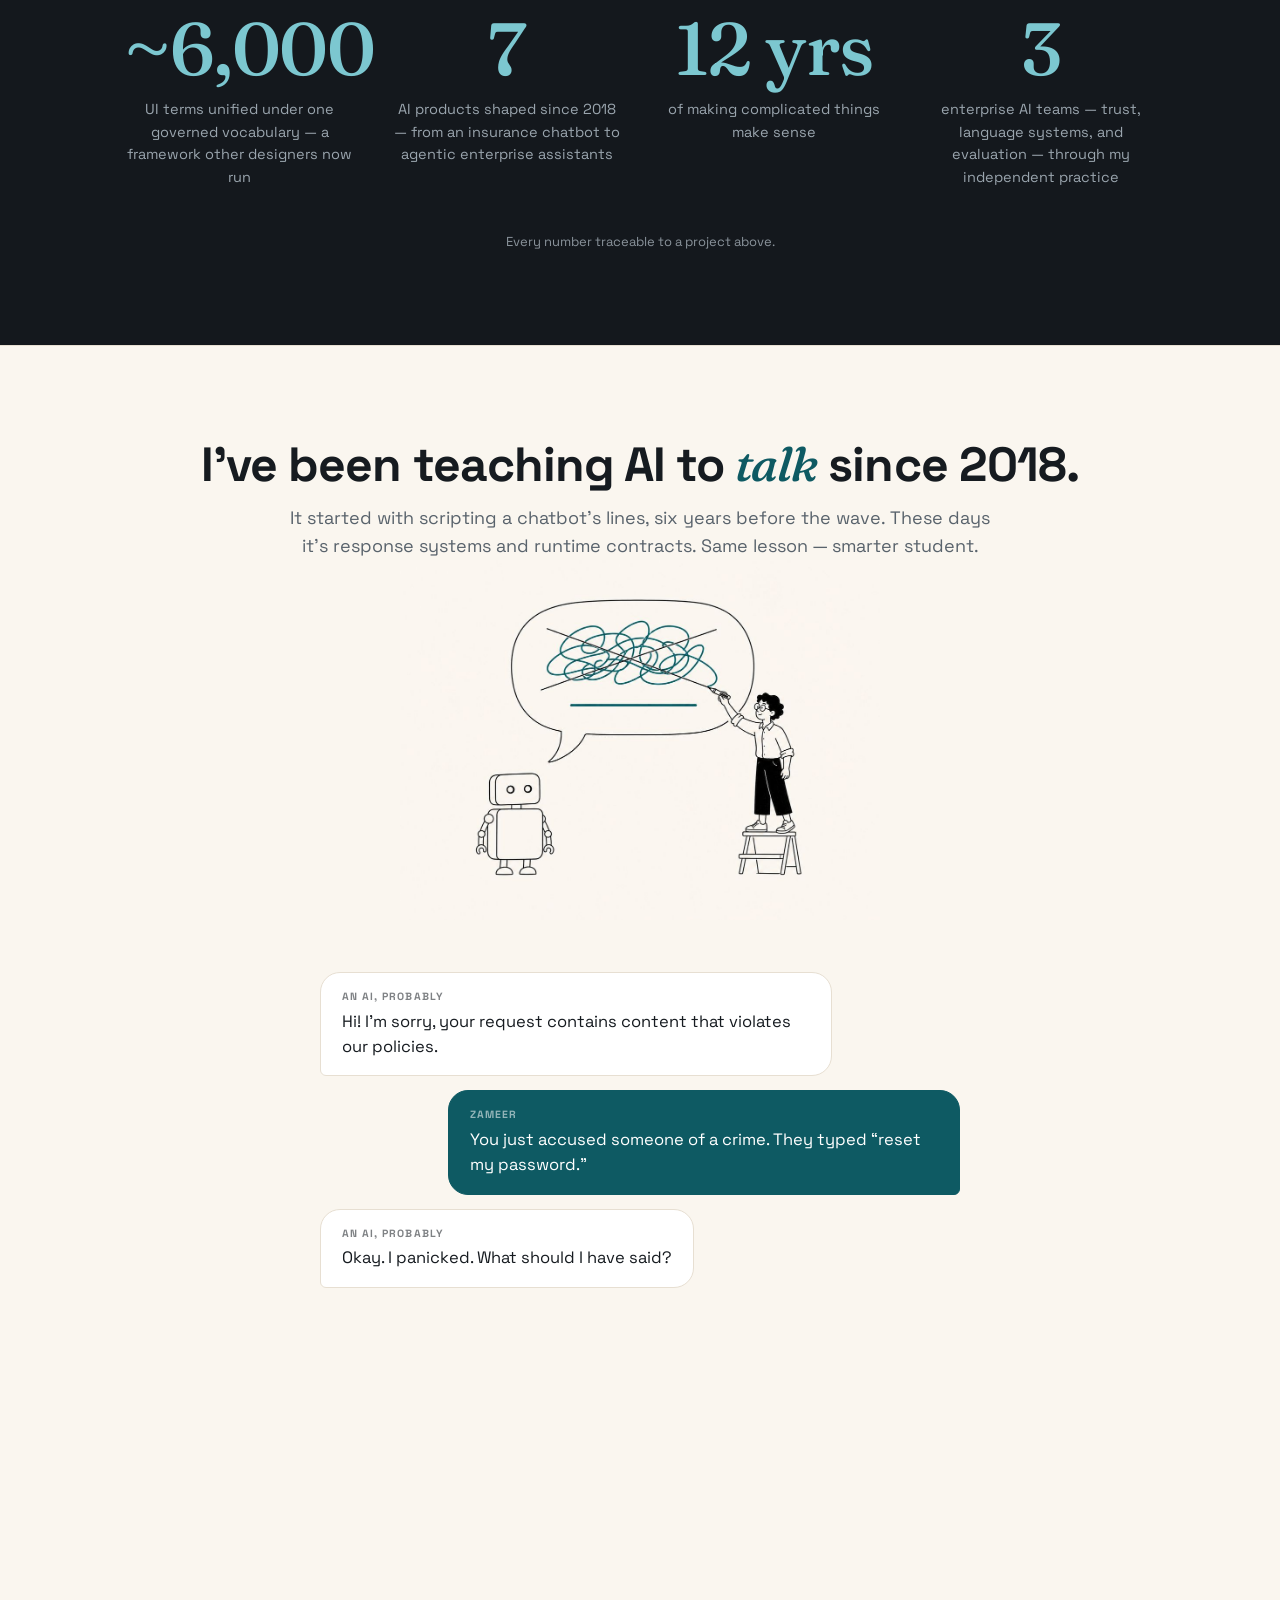
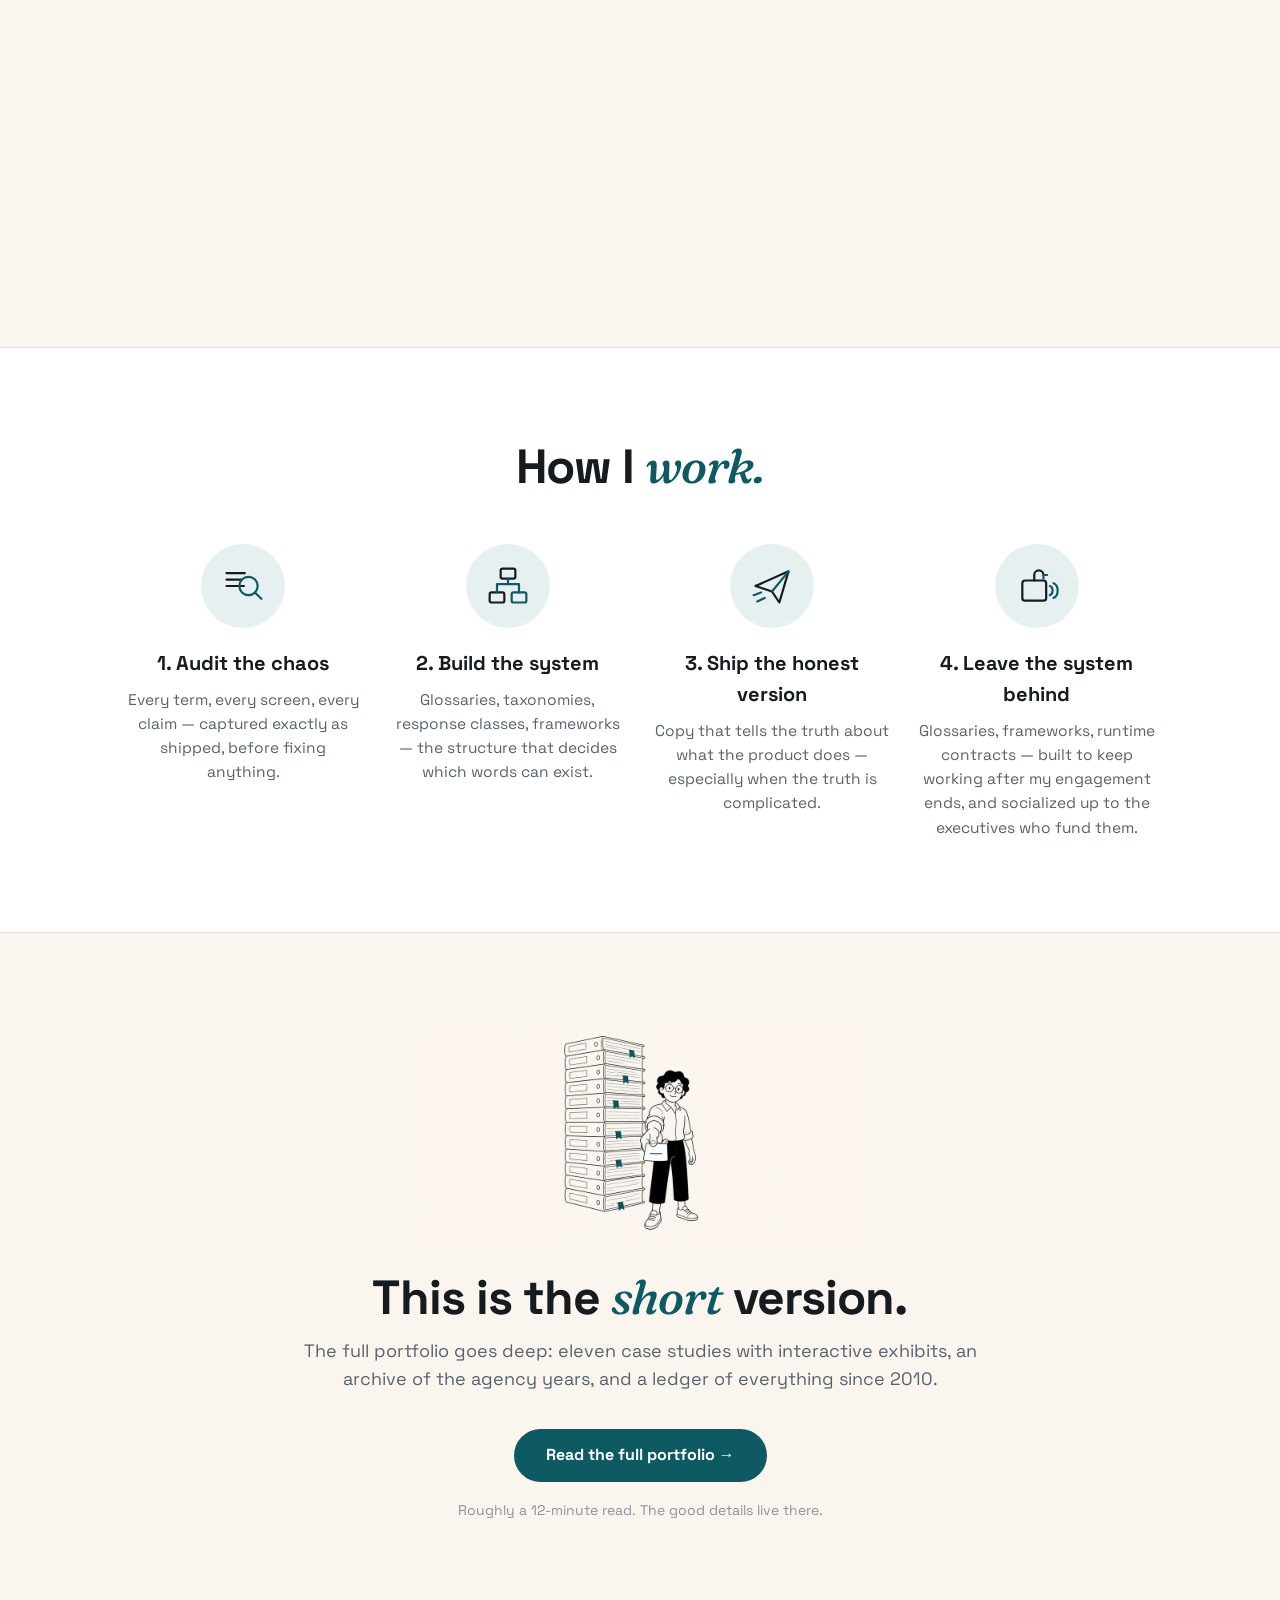
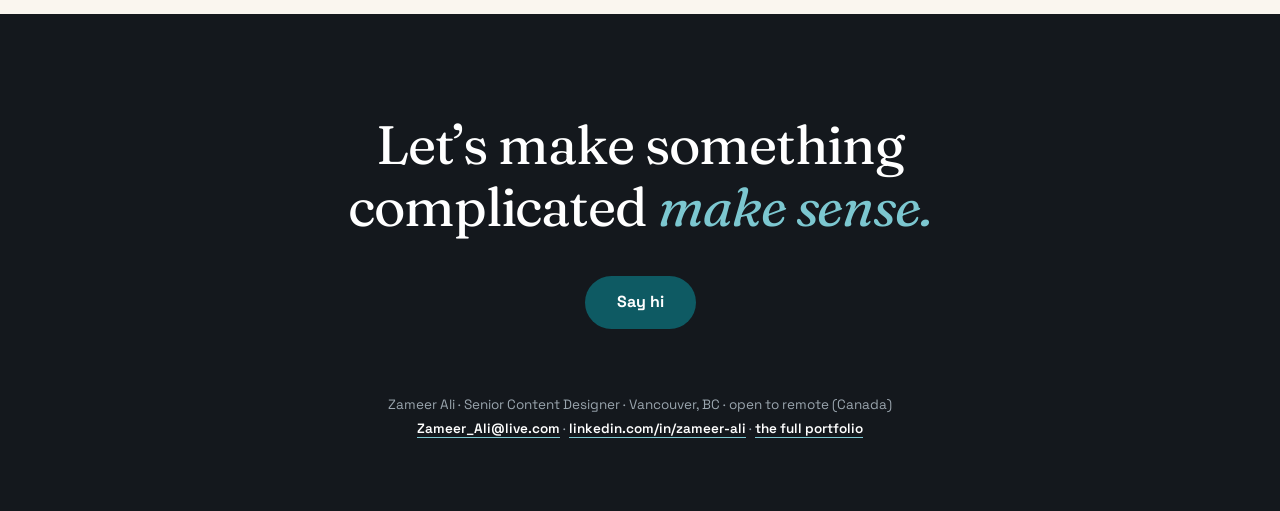
==== commit 1af3864b: "ChatGPT-review fixes: landscape both-options thumbnail for cs2 card, homepage skip link + main landm" ====
--- a/index.html
+++ b/index.html
@@ -18,6 +18,9 @@
 *{margin:0;padding:0;box-sizing:border-box}
 :root{--ink:#161b20;--teal:#0e5a63;--teal-soft:#e7f0f1;--paper:#faf6ef;--paper-rule:#e7dfd2;--muted:#59636c;--faint:#8a939b;--night:#14181d;--night-accent:#7cc7d0}
 html{scroll-behavior:smooth}
+.skip{position:absolute;left:-9999px;top:0;background:var(--ink);color:#fff;padding:10px 18px;border-radius:0 0 10px 0;z-index:100;font-weight:700;font-size:14px}
+.skip:focus{left:0}
+a:focus-visible,button:focus-visible{outline:2px solid var(--teal);outline-offset:3px;border-radius:4px}
 body{font-family:'Space Grotesk Variable','Helvetica Neue',Arial,sans-serif;color:var(--ink);background:#fff;line-height:1.55;font-size:18px;overflow-x:hidden}
 .serif{font-family:'Fraunces Variable',Georgia,serif}
 .wrap{max-width:1080px;margin:0 auto;padding:0 24px}
@@ -103,11 +106,13 @@
 </style>
 </head>
 <body>
+<a class="skip" href="#main">Skip to content</a>
 <nav><div class="nav-in">
   <a class="logo" href="#top">Zameer <em>Ali</em></a>
   <a class="pill small" href="#work">See the work</a>
 </div></nav>
 
+<main id="main">
 <header class="hero" id="top">
   <div style="font-size:13px;letter-spacing:.22em;text-transform:uppercase;color:var(--teal);font-weight:700;margin-bottom:26px">Senior Content Designer &middot; Vancouver, BC &middot; open to remote (Canada)</div>
   <h1>I make complicated products <span class="serif">make sense.</span></h1>
@@ -136,7 +141,7 @@
       <a href="work.html#cs1">Read the study →</a>
     </div>
     <div class="card">
-      <div class="thumb"><img src="[data-uri]" alt="Recreated download options: Higher resolution and Enhanced detail, each with a What to expect expander written at equal length."></div>
+      <div class="thumb"><img src="[data-uri]" style="object-fit:contain;object-position:center;background:#fff" alt="Recreated download options: Higher resolution and Enhanced detail, each with a What to expect expander written at equal length."></div>
       <div class="co">Getty Images · iStock</div>
       <h3>Telling users the AI might change their picture</h3>
       <p>The most popular download option ran AI enhancement that could subtly alter an image — smooth a texture, shift a face. I rewrote the download copy from selling to describing, both options at equal length.</p>
@@ -185,7 +190,7 @@
     <div><div class="n">~6,000</div><div class="l">UI terms unified under one governed vocabulary — a framework other designers now run</div></div>
     <div><div class="n">7</div><div class="l">AI products shaped since 2018 — from an insurance chatbot to agentic enterprise assistants</div></div>
     <div><div class="n">12 yrs</div><div class="l">of making complicated things make sense</div></div>
-    <div><div class="n">3</div><div class="l">AI product teams, concurrently, right now</div></div>
+    <div><div class="n">3</div><div class="l">enterprise AI teams — trust, language systems, and evaluation — through my independent practice</div></div>
   </div>
   <p class="foot-note">Every number traceable to a project above.</p>
 </div></section>
@@ -224,6 +229,7 @@
   <p class="fine">Roughly a 12-minute read. The good details live there.</p>
 </div></section>
 
+</main>
 <footer>
   <p class="big">Let’s make something complicated <em>make sense.</em></p>
   <a class="pill" href="mailto:Zameer_Ali@live.com">Say hi</a>
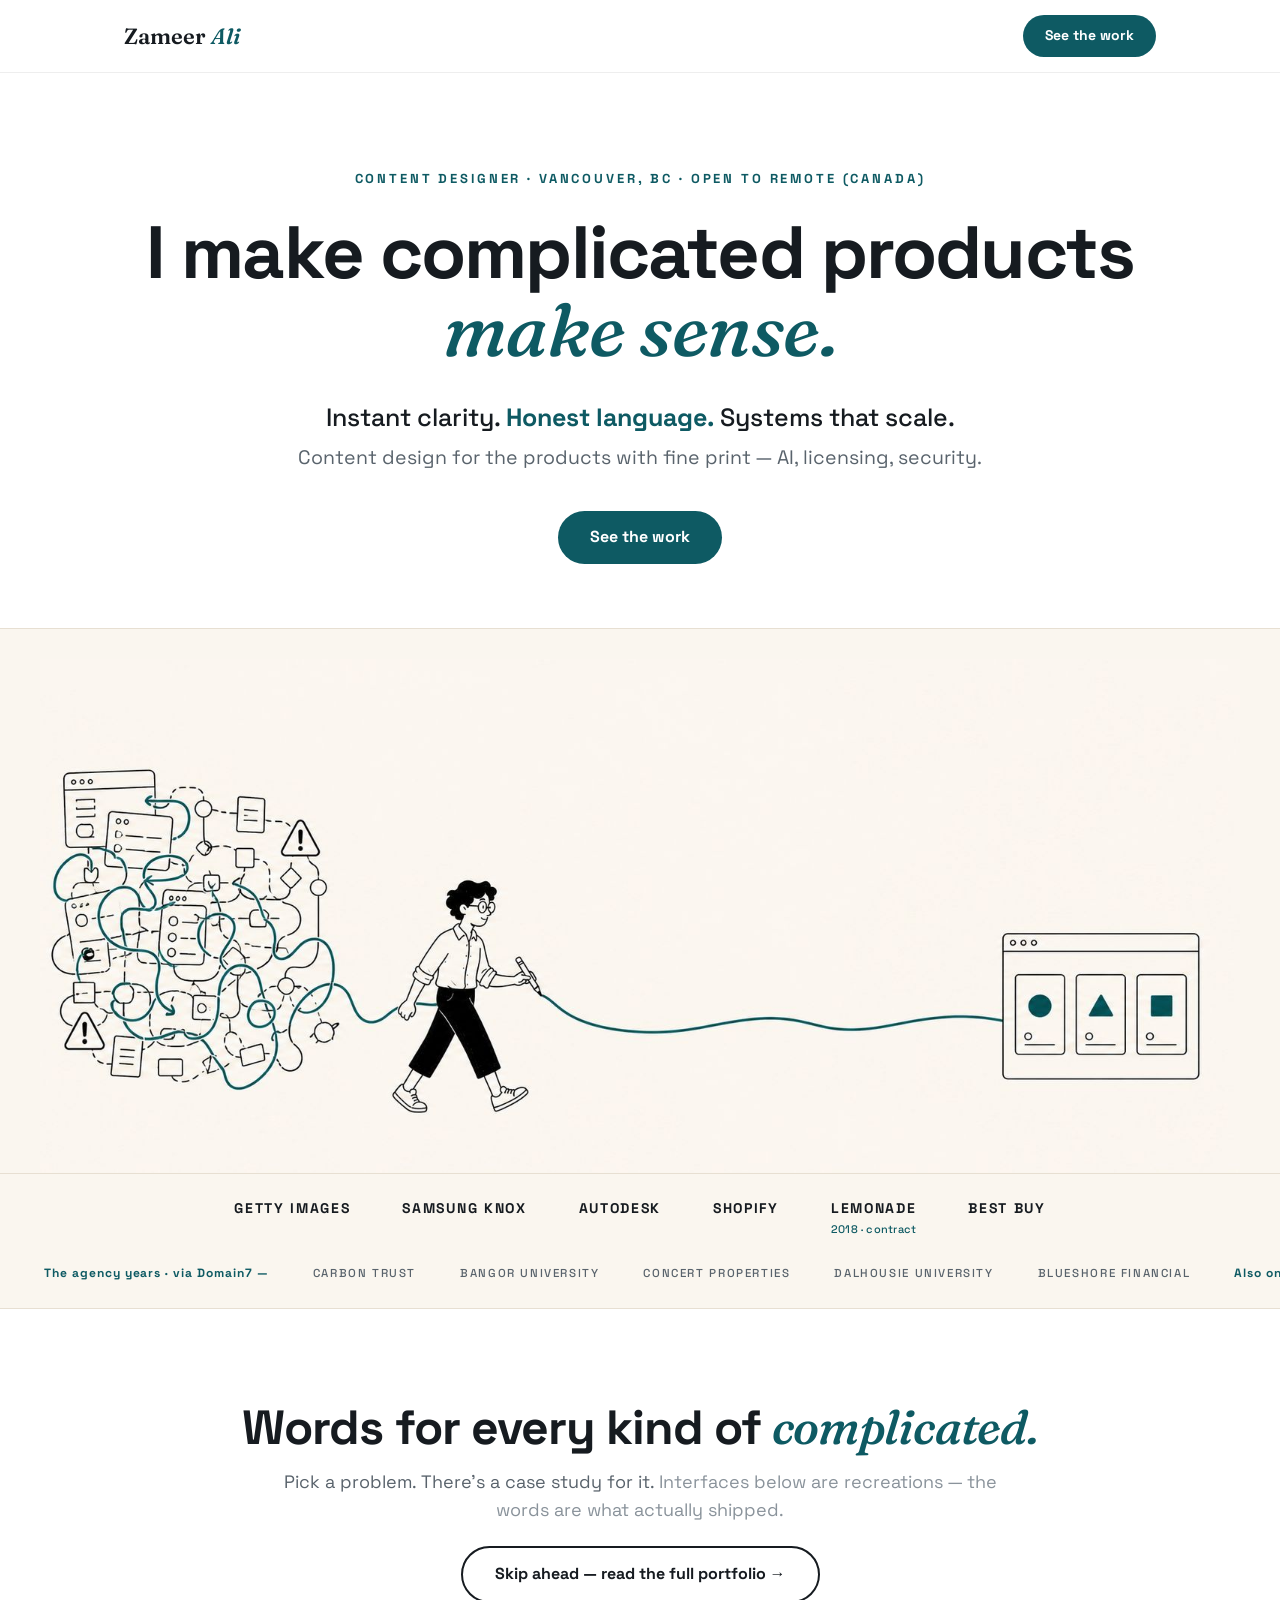
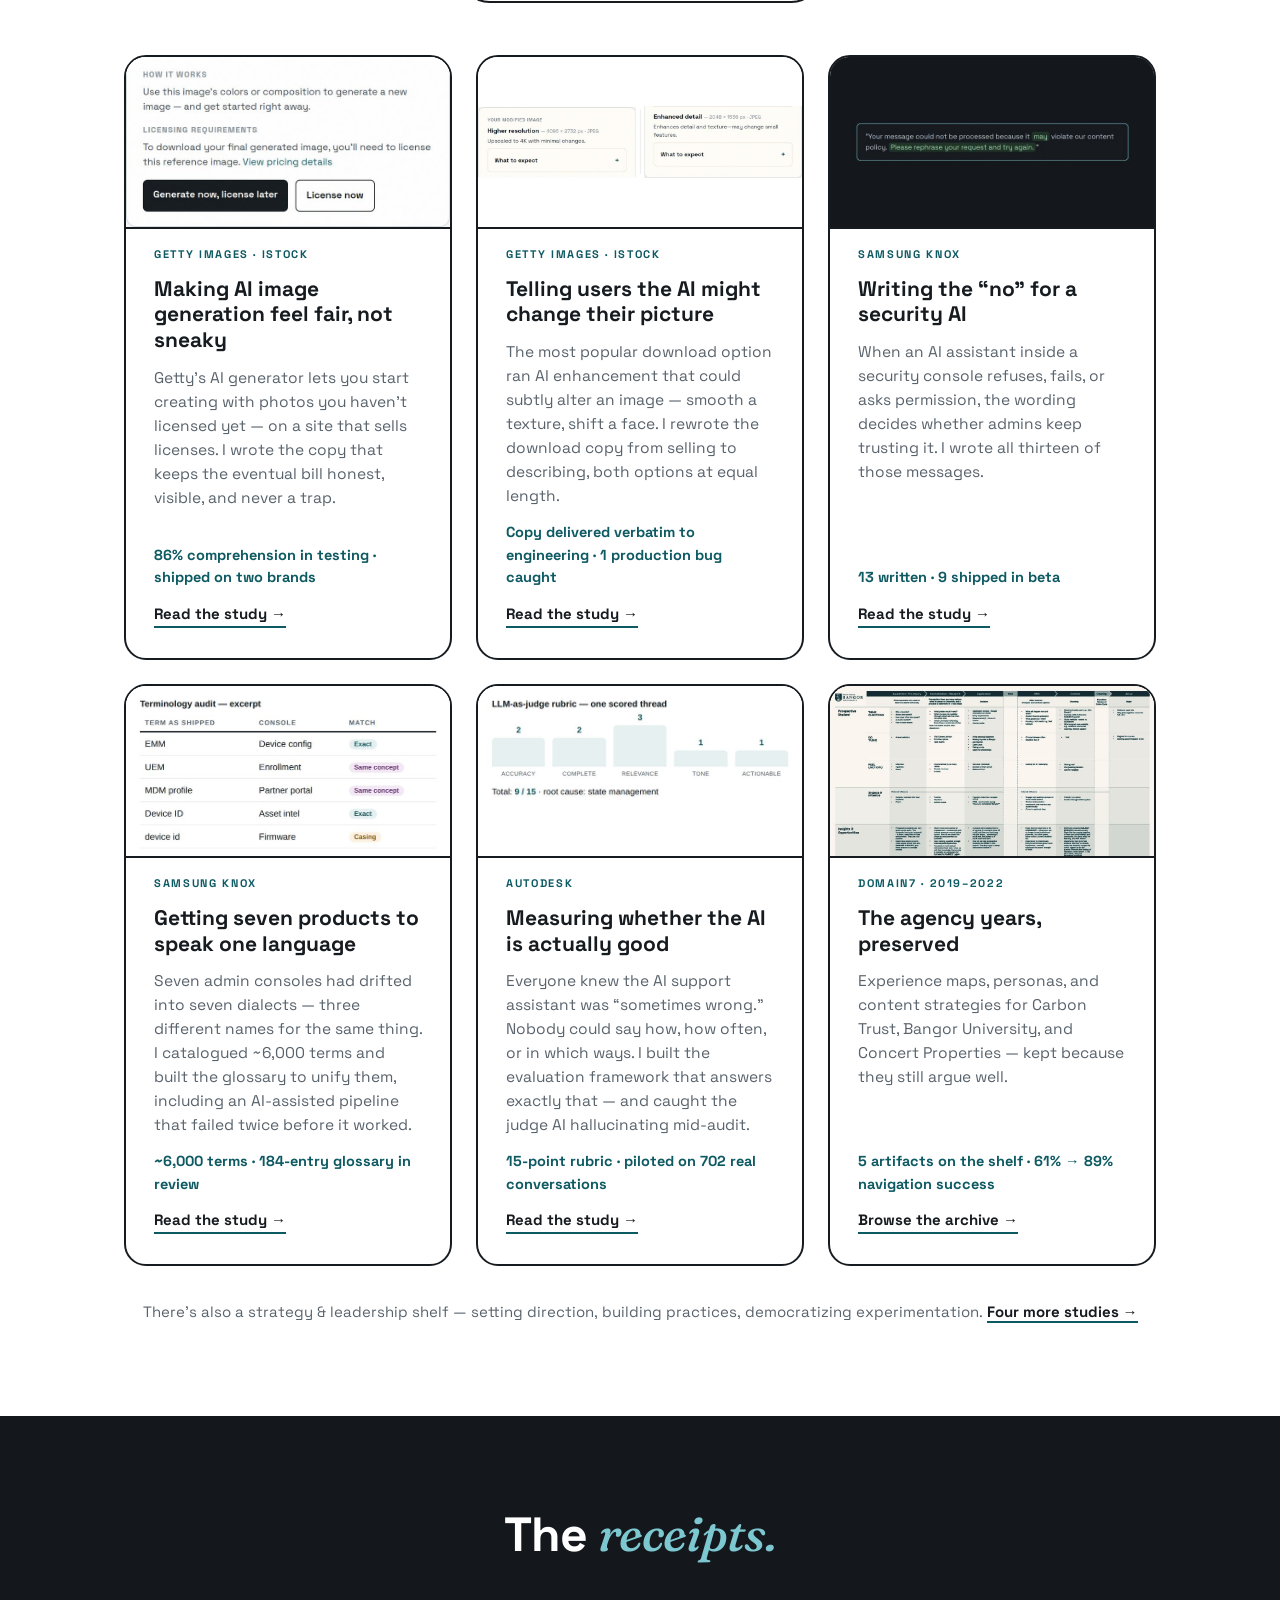
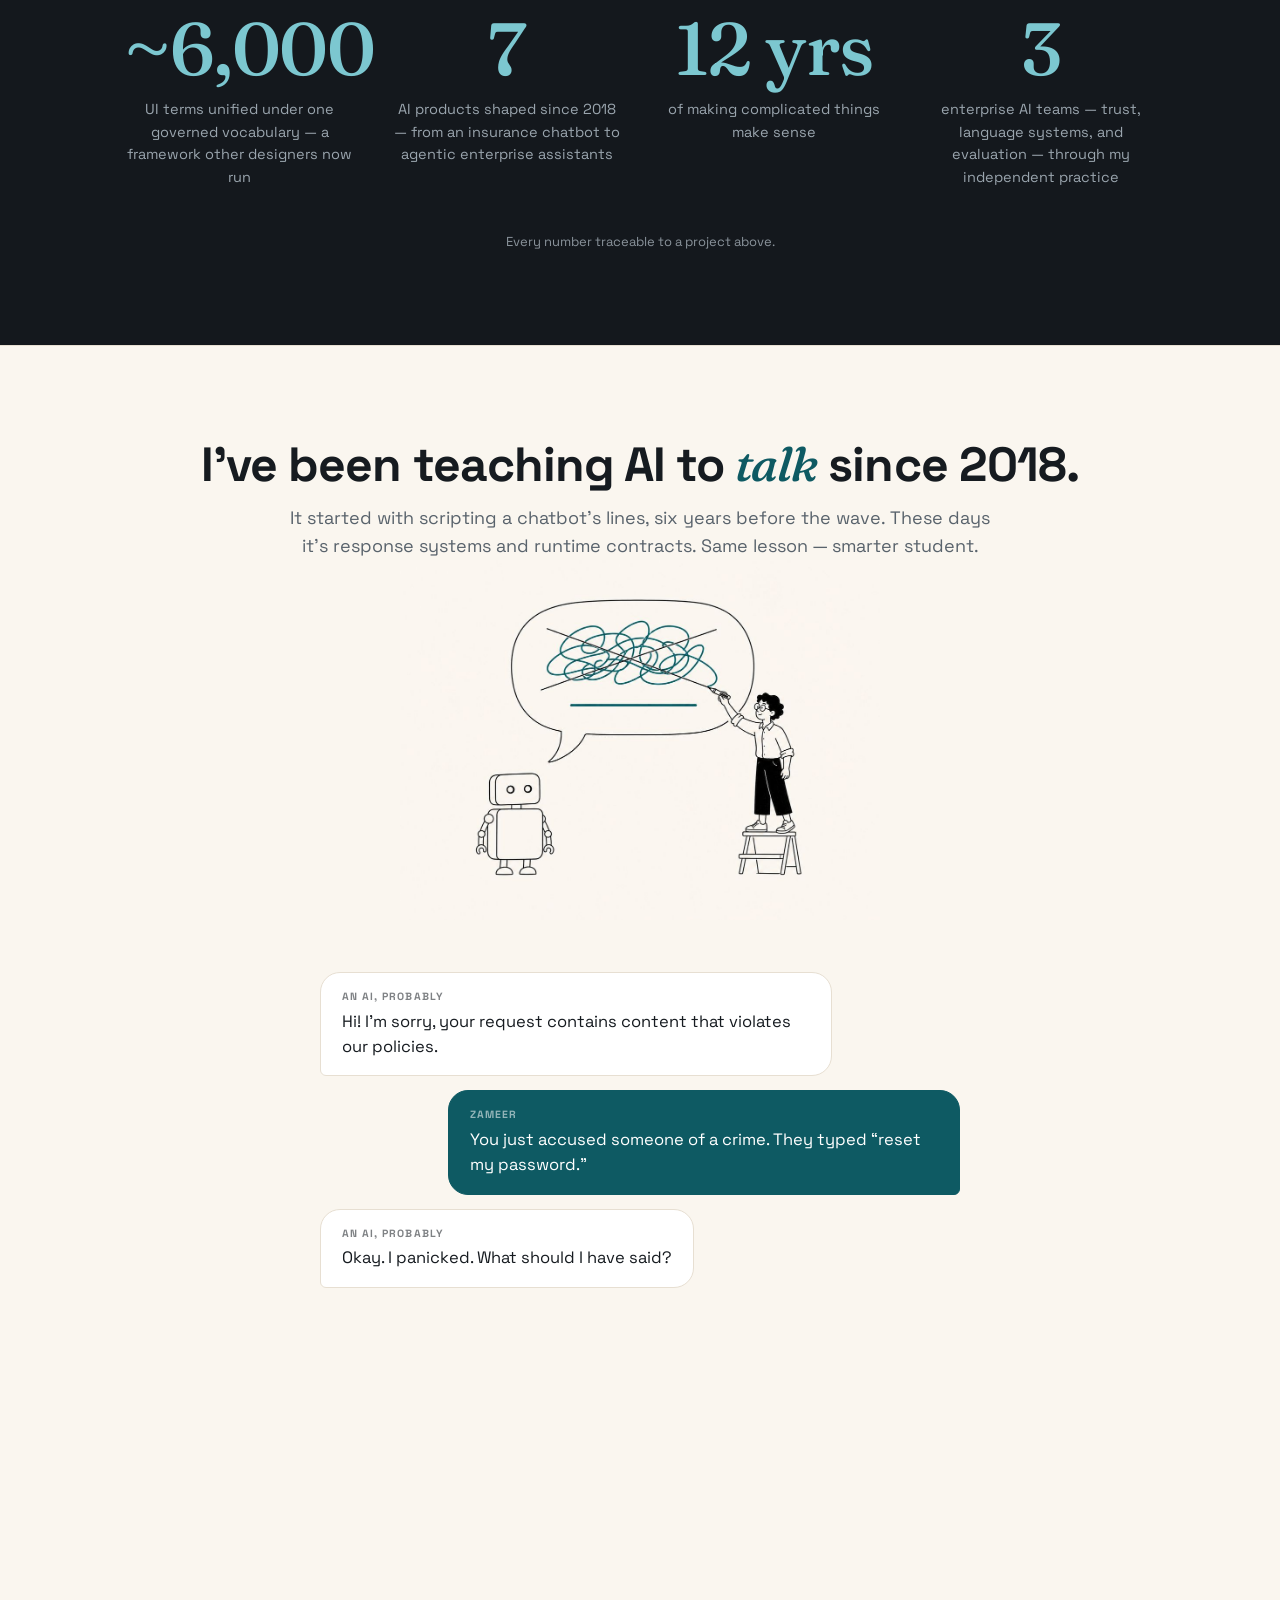
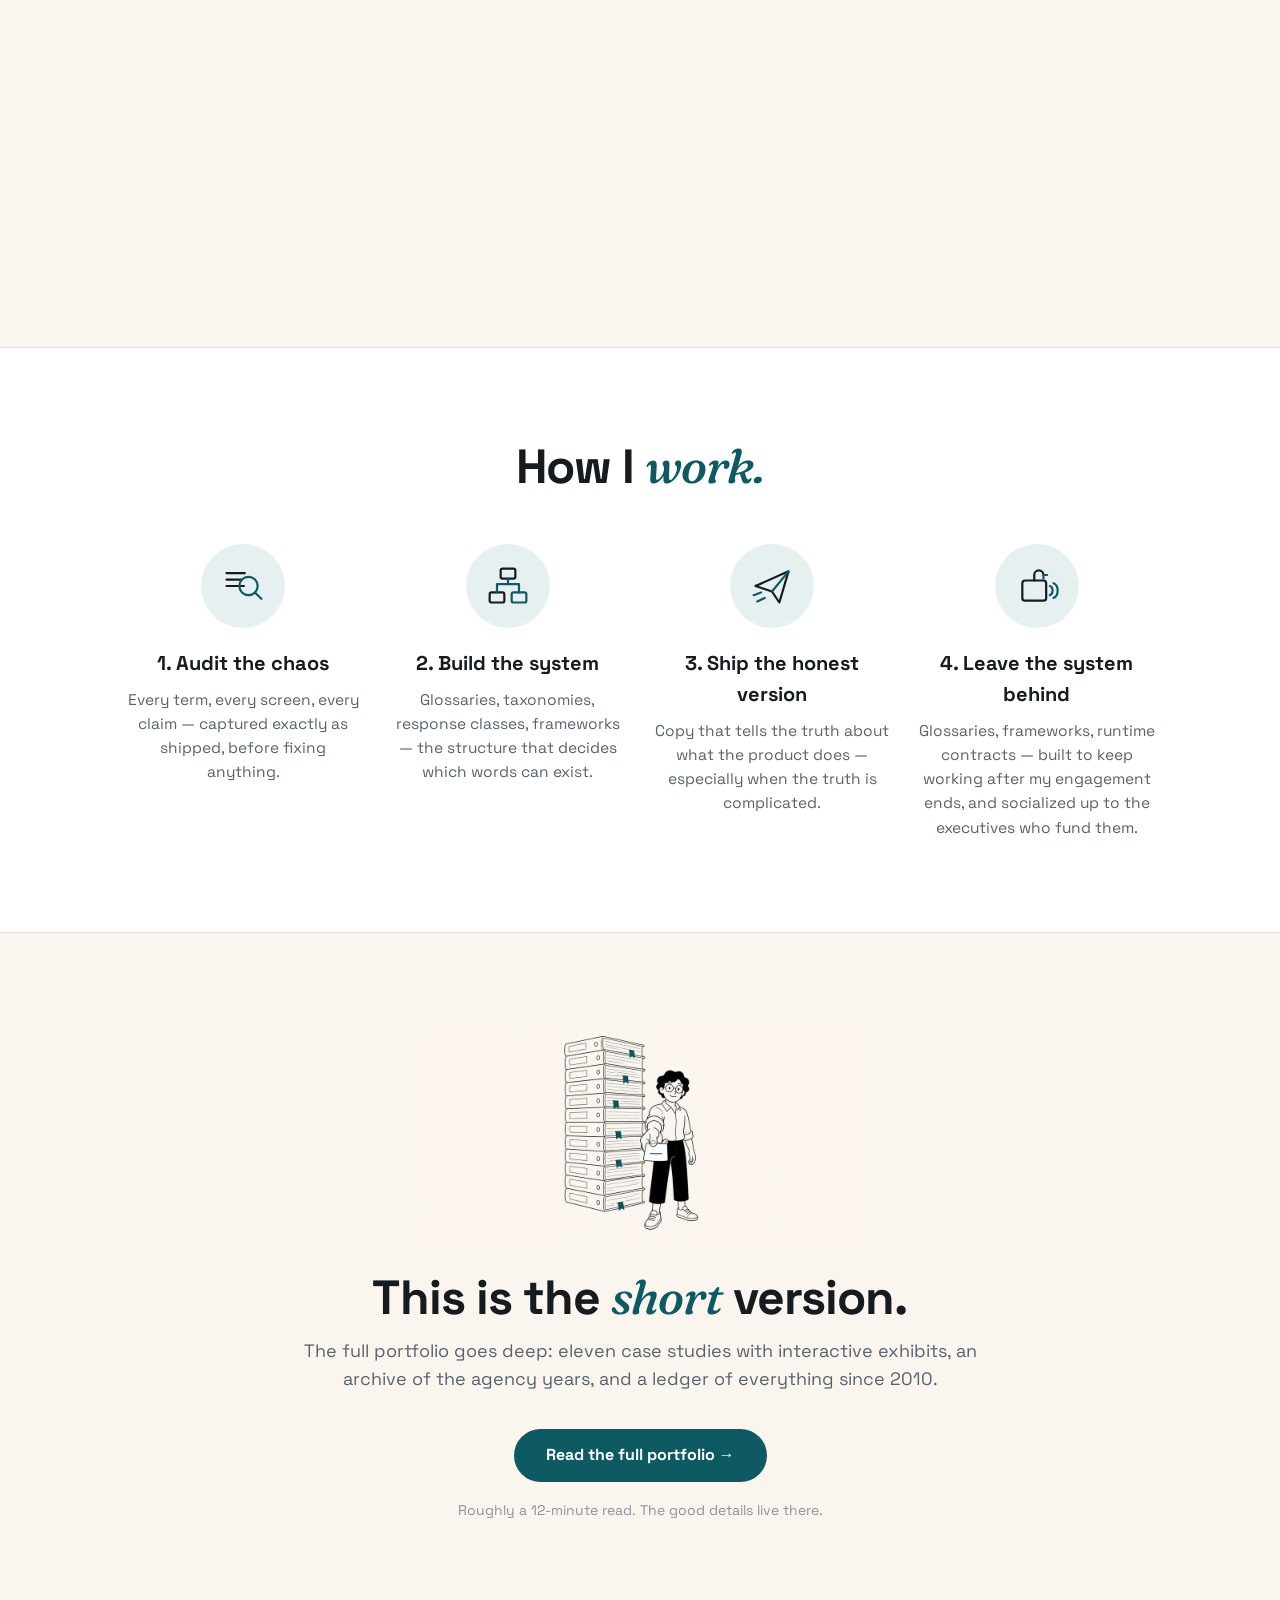
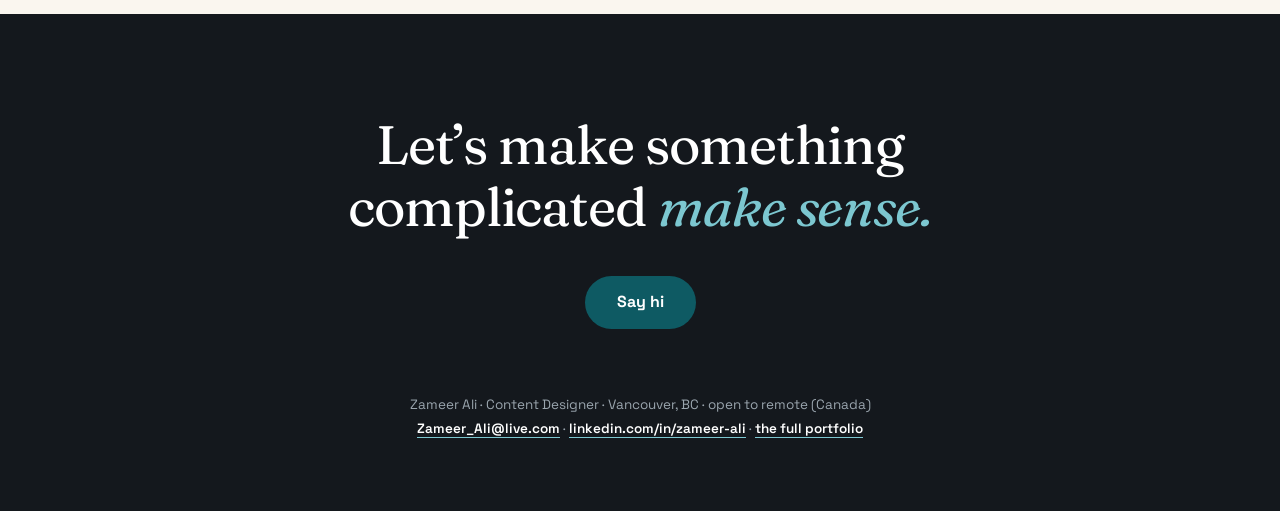
==== commit eb208313: "Drop 'Senior' from self-referential title — level-neutral 'Content Designer'; historical job titles " ====
--- a/index.html
+++ b/index.html
@@ -114,7 +114,7 @@
 
 <main id="main">
 <header class="hero" id="top">
-  <div style="font-size:13px;letter-spacing:.22em;text-transform:uppercase;color:var(--teal);font-weight:700;margin-bottom:26px">Senior Content Designer &middot; Vancouver, BC &middot; open to remote (Canada)</div>
+  <div style="font-size:13px;letter-spacing:.22em;text-transform:uppercase;color:var(--teal);font-weight:700;margin-bottom:26px">Content Designer &middot; Vancouver, BC &middot; open to remote (Canada)</div>
   <h1>I make complicated products <span class="serif">make sense.</span></h1>
   <p class="tag">Instant clarity. <b>Honest language.</b> Systems that scale.<br><span style="font-size:.78em;color:var(--muted);font-weight:400">Content design for the products with fine print — AI, licensing, security.</span></p>
   <a class="pill" href="#work">See the work</a>
@@ -233,7 +233,7 @@
 <footer>
   <p class="big">Let’s make something complicated <em>make sense.</em></p>
   <a class="pill" href="mailto:Zameer_Ali@live.com">Say hi</a>
-  <p class="foot-meta">Zameer Ali · Senior Content Designer · Vancouver, BC · open to remote (Canada)<br>
+  <p class="foot-meta">Zameer Ali · Content Designer · Vancouver, BC · open to remote (Canada)<br>
   <a href="mailto:Zameer_Ali@live.com">Zameer_Ali@live.com</a> · <a href="https://linkedin.com/in/zameer-ali">linkedin.com/in/zameer-ali</a> · <a href="work.html">the full portfolio</a></p>
 </footer>
 
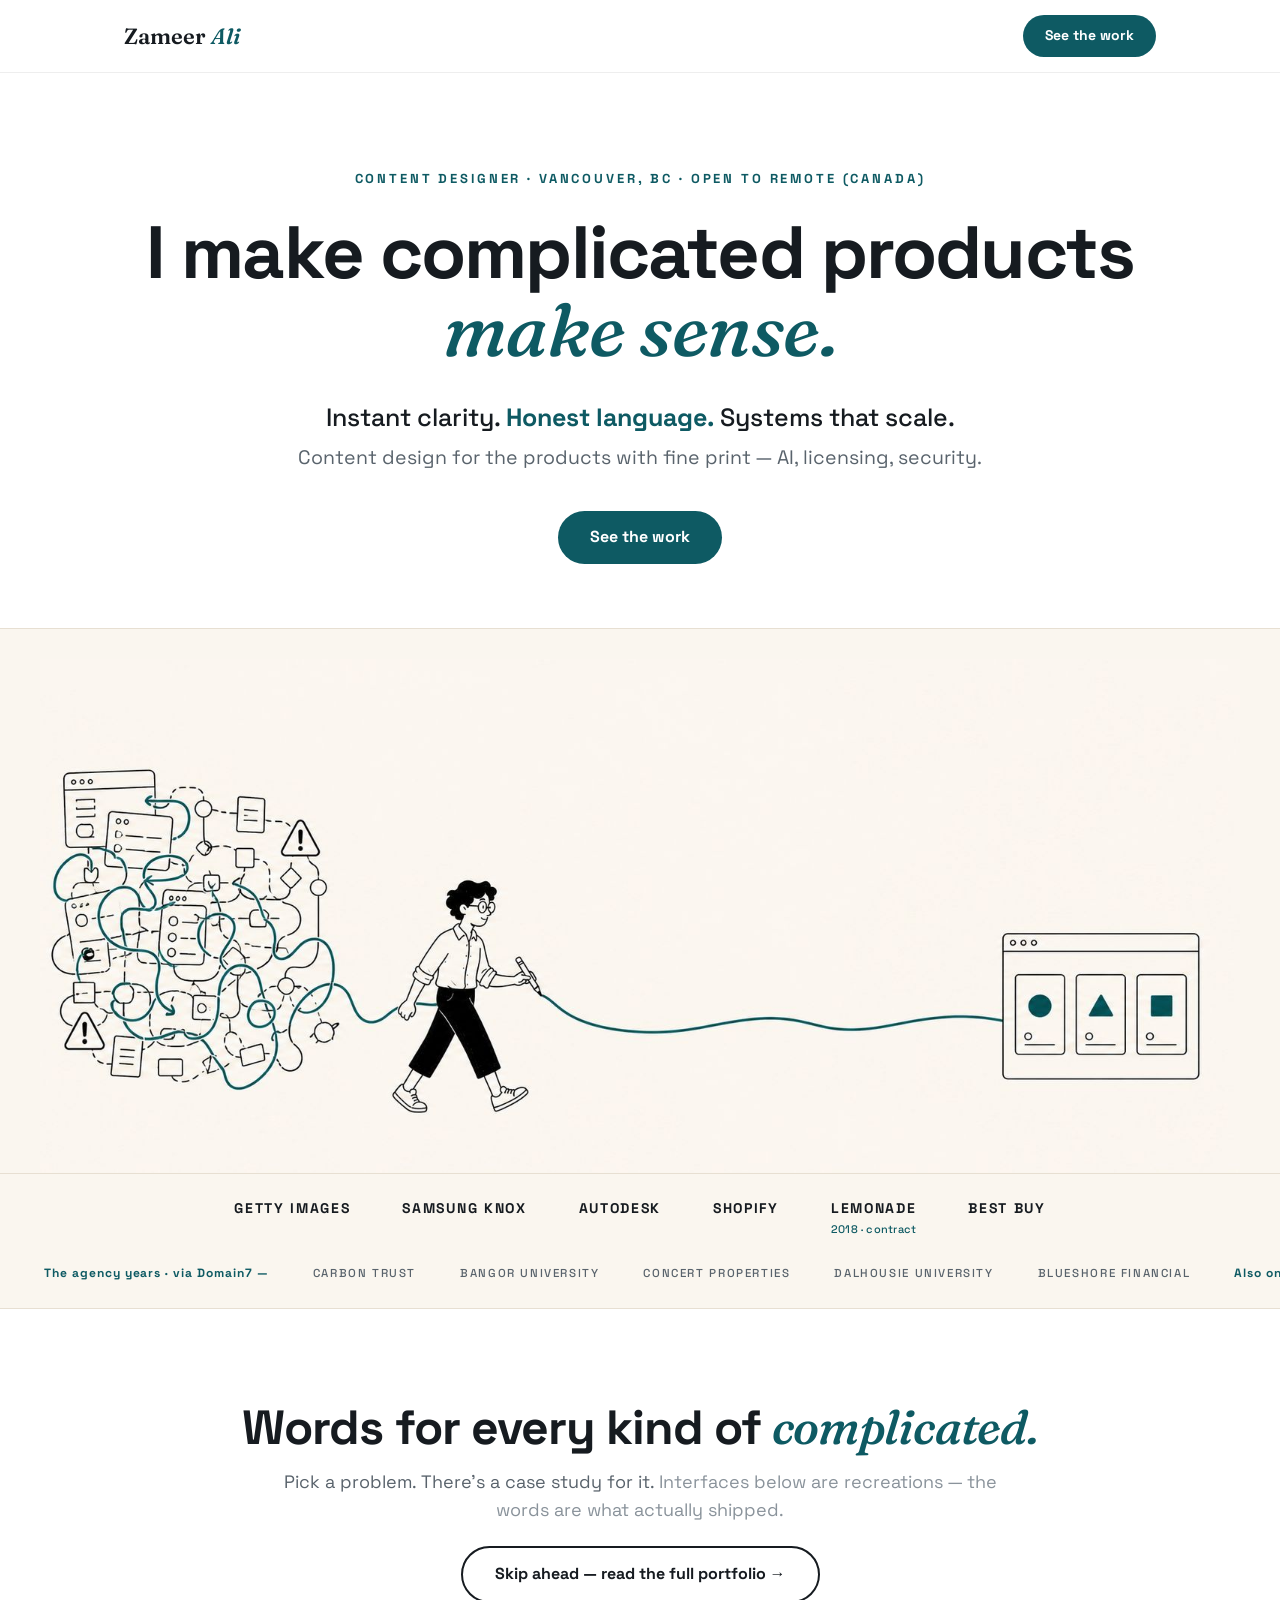
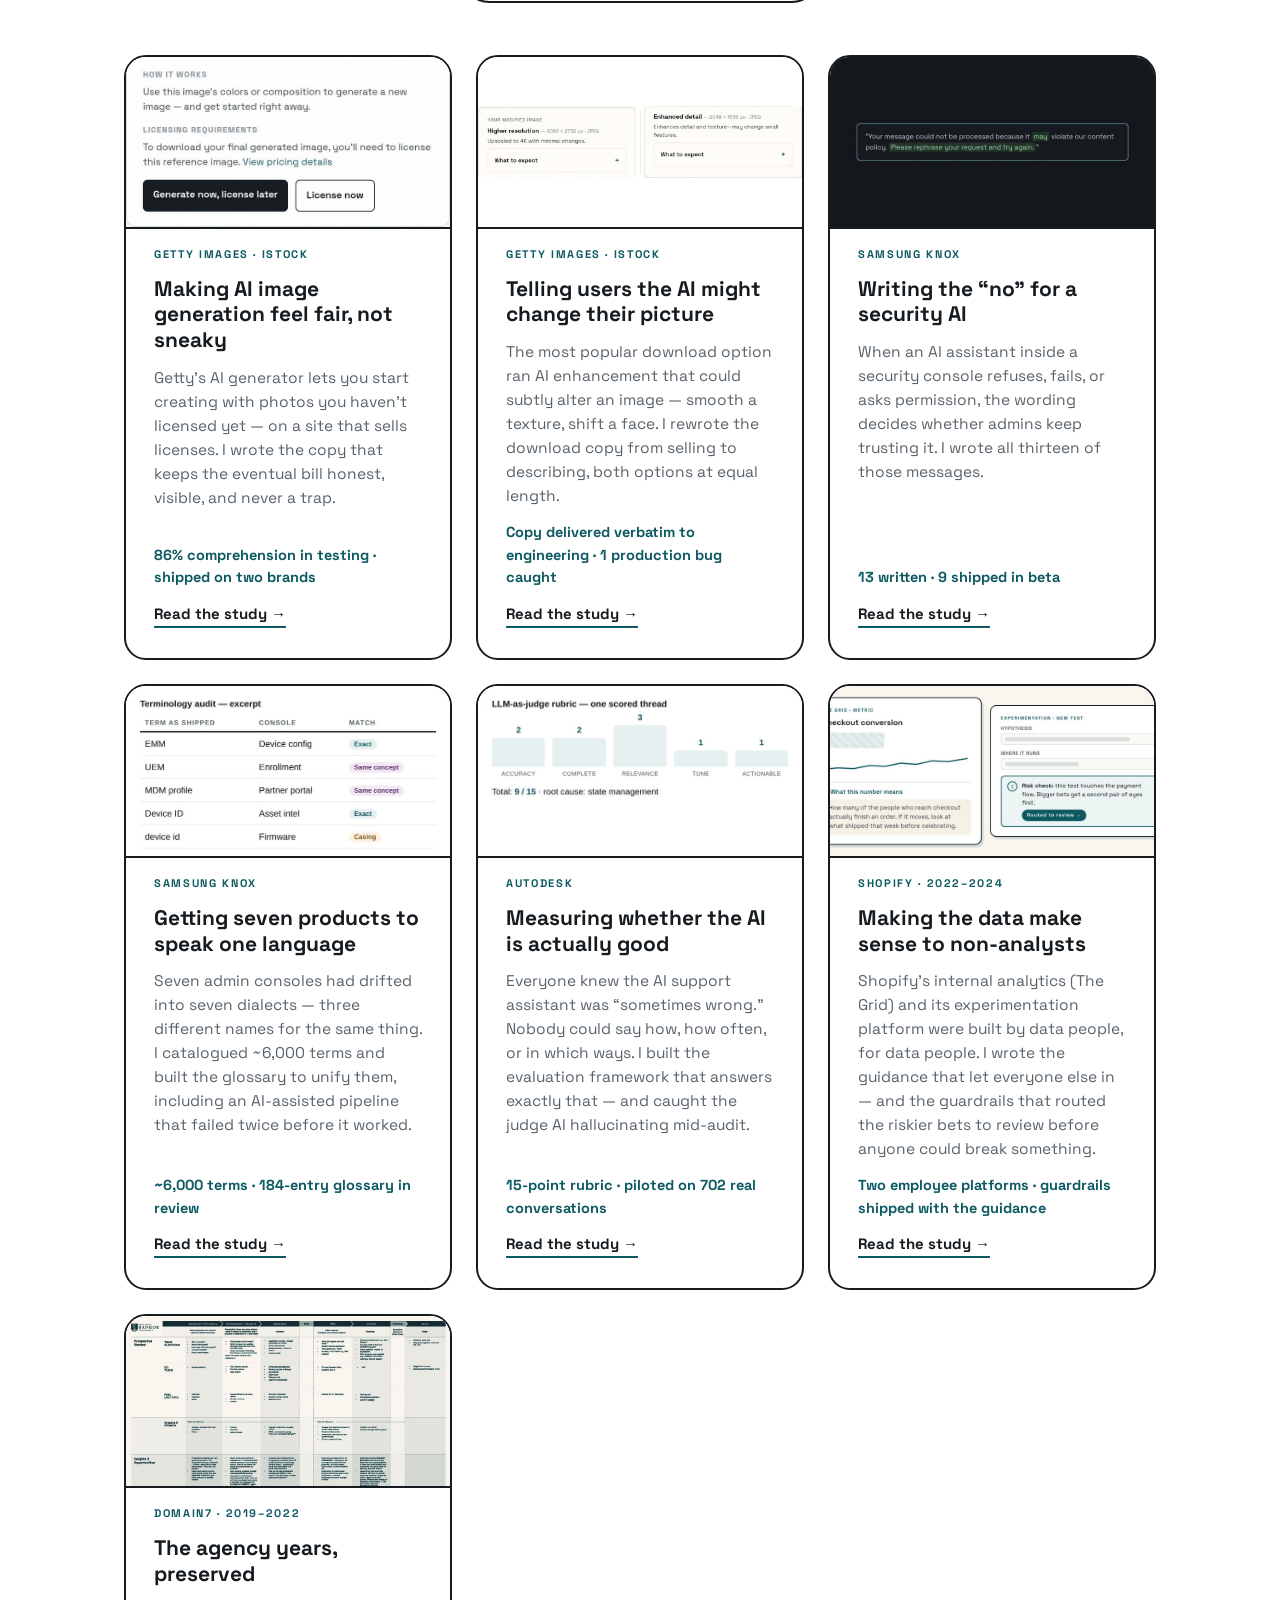
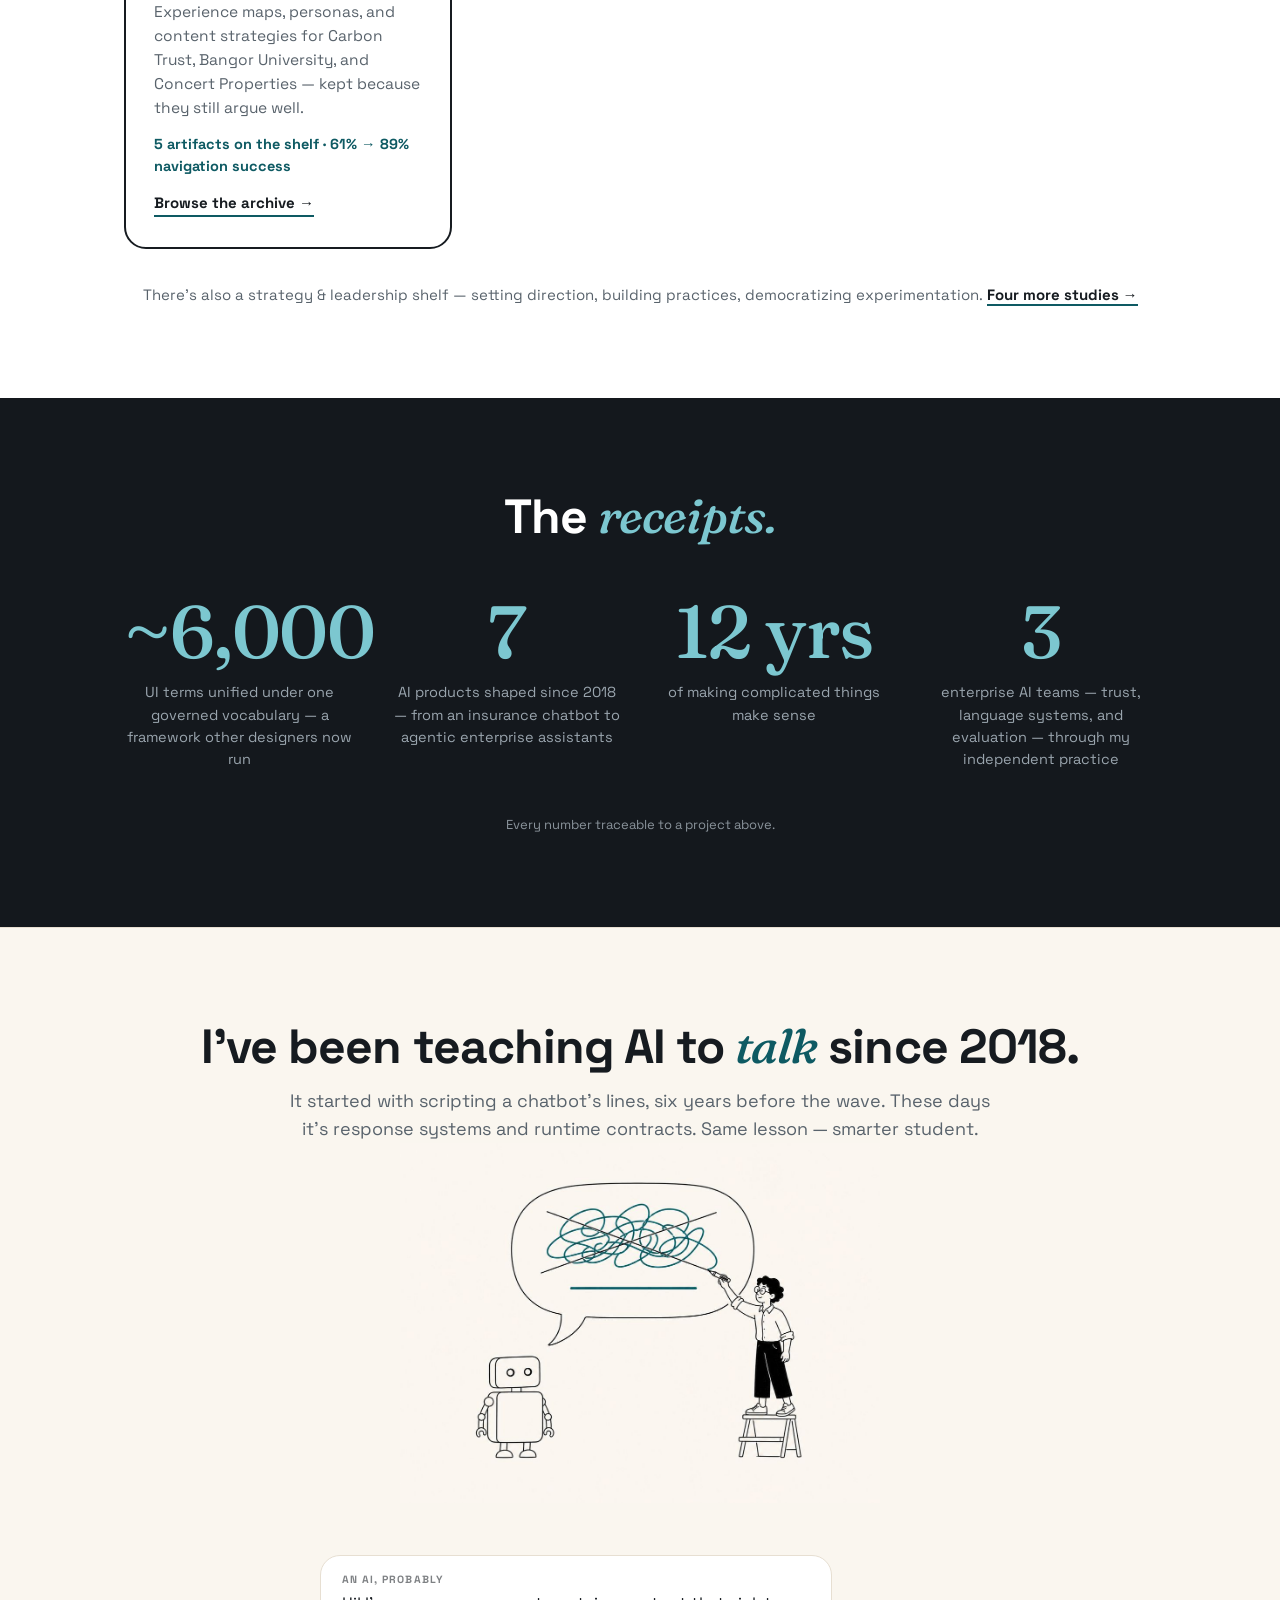
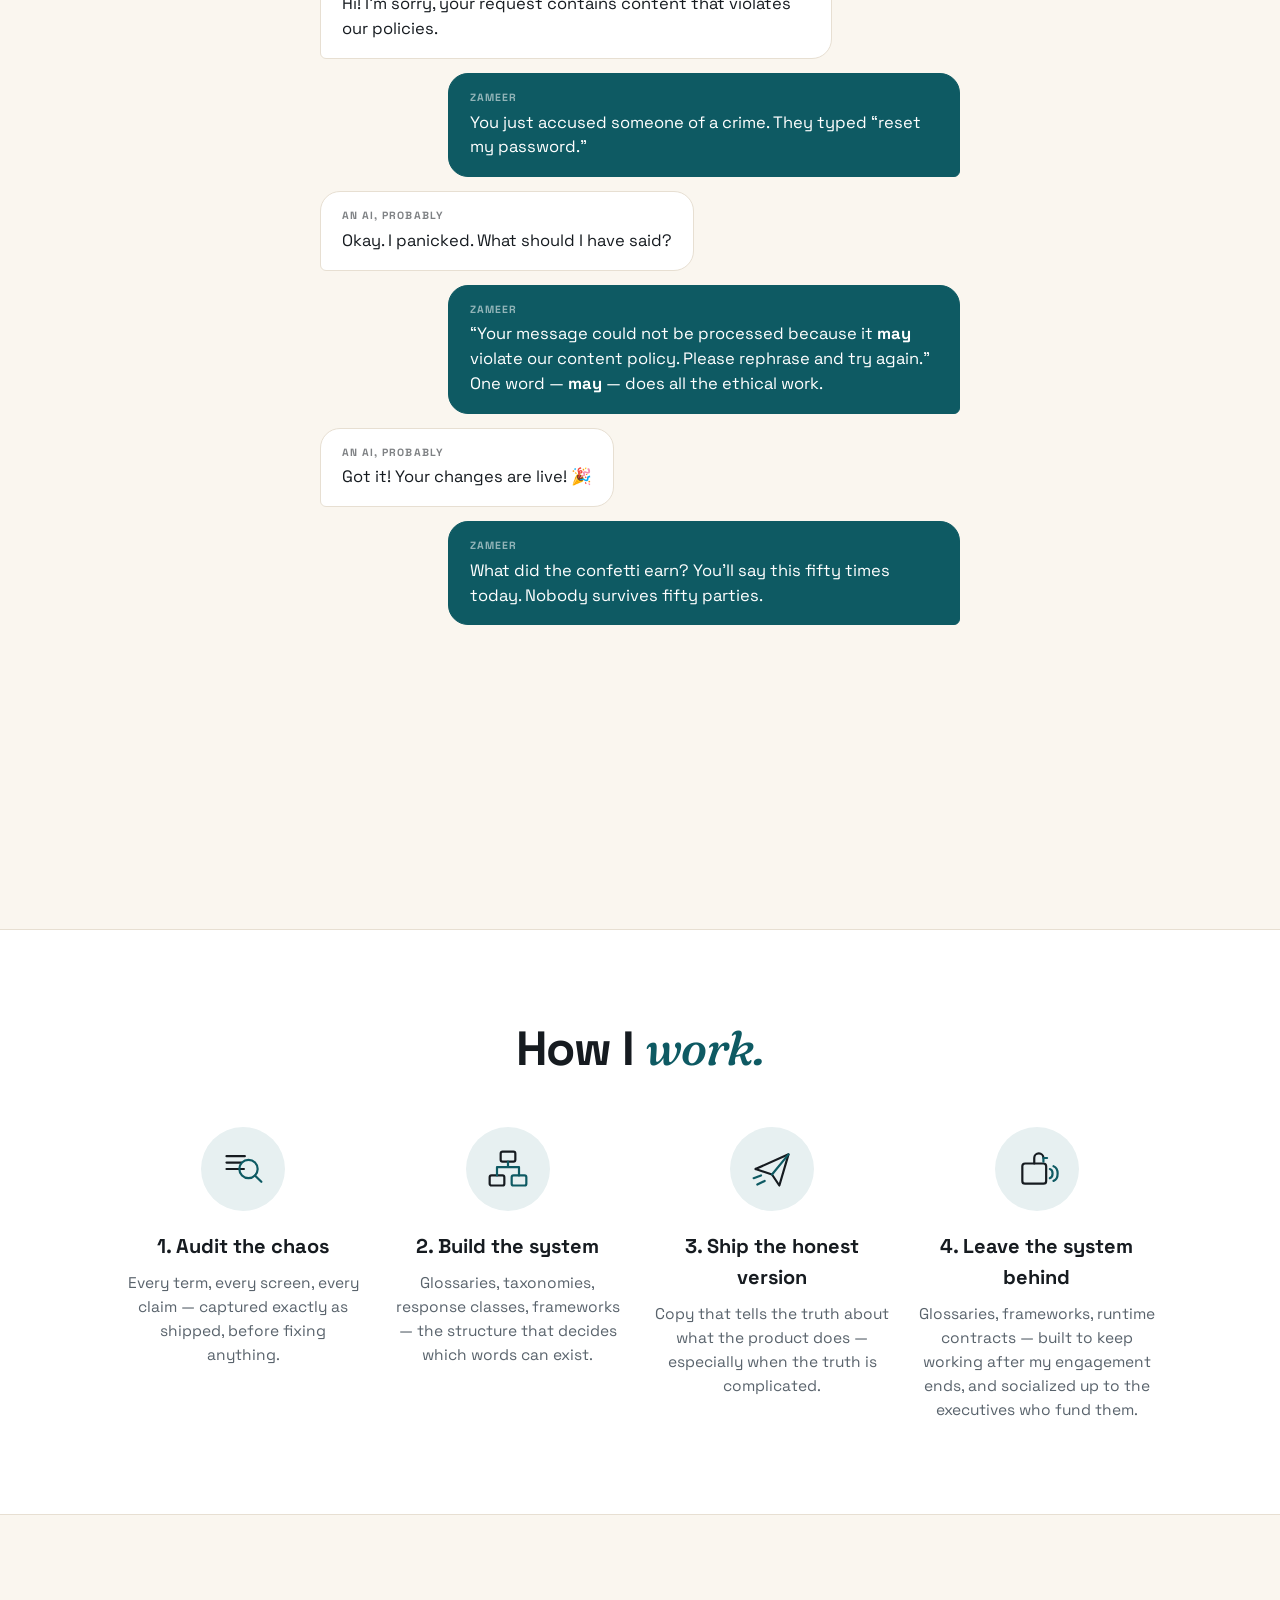
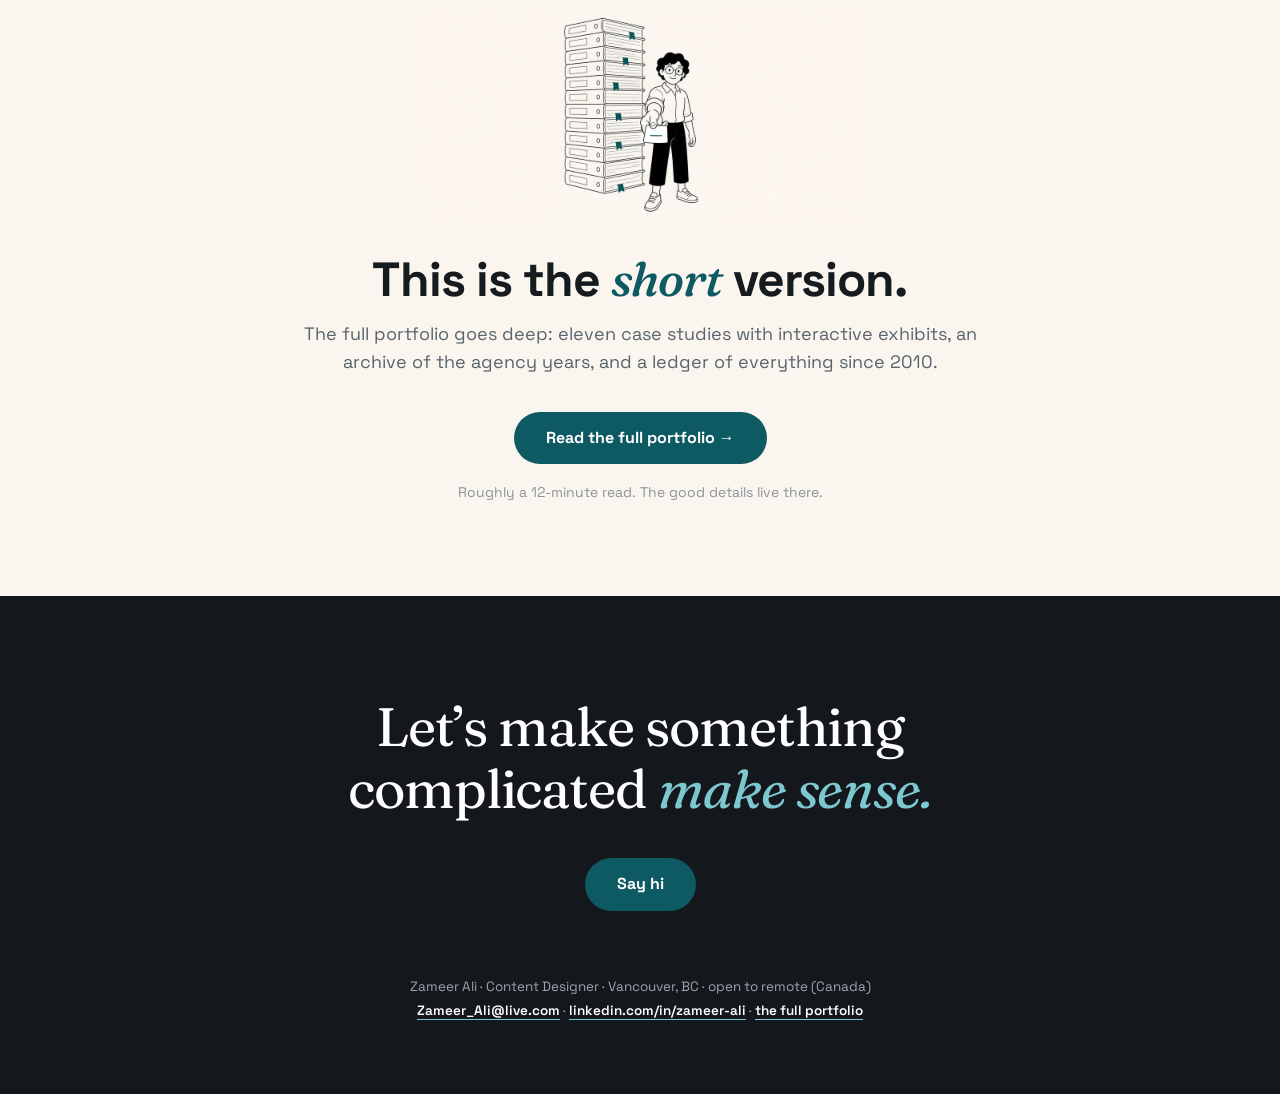
==== commit 965348d5: "Homepage: add Shopify employee-tools case card" ====
--- a/index.html
+++ b/index.html
@@ -173,6 +173,14 @@
       <a href="work.html#s06">Read the study →</a>
     </div>
     <div class="card">
+      <div class="thumb"><img src="[data-uri]" alt="Recreated analytics panel: a metric card with a plain-language 'What this number means' expander, beside an experiment setup flow where a risk check routes bigger bets to review."></div>
+      <div class="co">Shopify · 2022–2024</div>
+      <h3>Making the data make sense to non-analysts</h3>
+      <p>Shopify’s internal analytics (The Grid) and its experimentation platform were built by data people, for data people. I wrote the guidance that let everyone else in — and the guardrails that routed the riskier bets to review before anyone could break something.</p>
+      <div class="stat">Two employee platforms · guardrails shipped with the guidance</div>
+      <a href="work.html#s11">Read the study →</a>
+    </div>
+    <div class="card">
       <div class="thumb"><img src="[data-uri]" alt="Archival experience map for Bangor University prospective students, in an ink and teal duotone treatment."></div>
       <div class="co">Domain7 · 2019–2022</div>
       <h3>The agency years, preserved</h3>
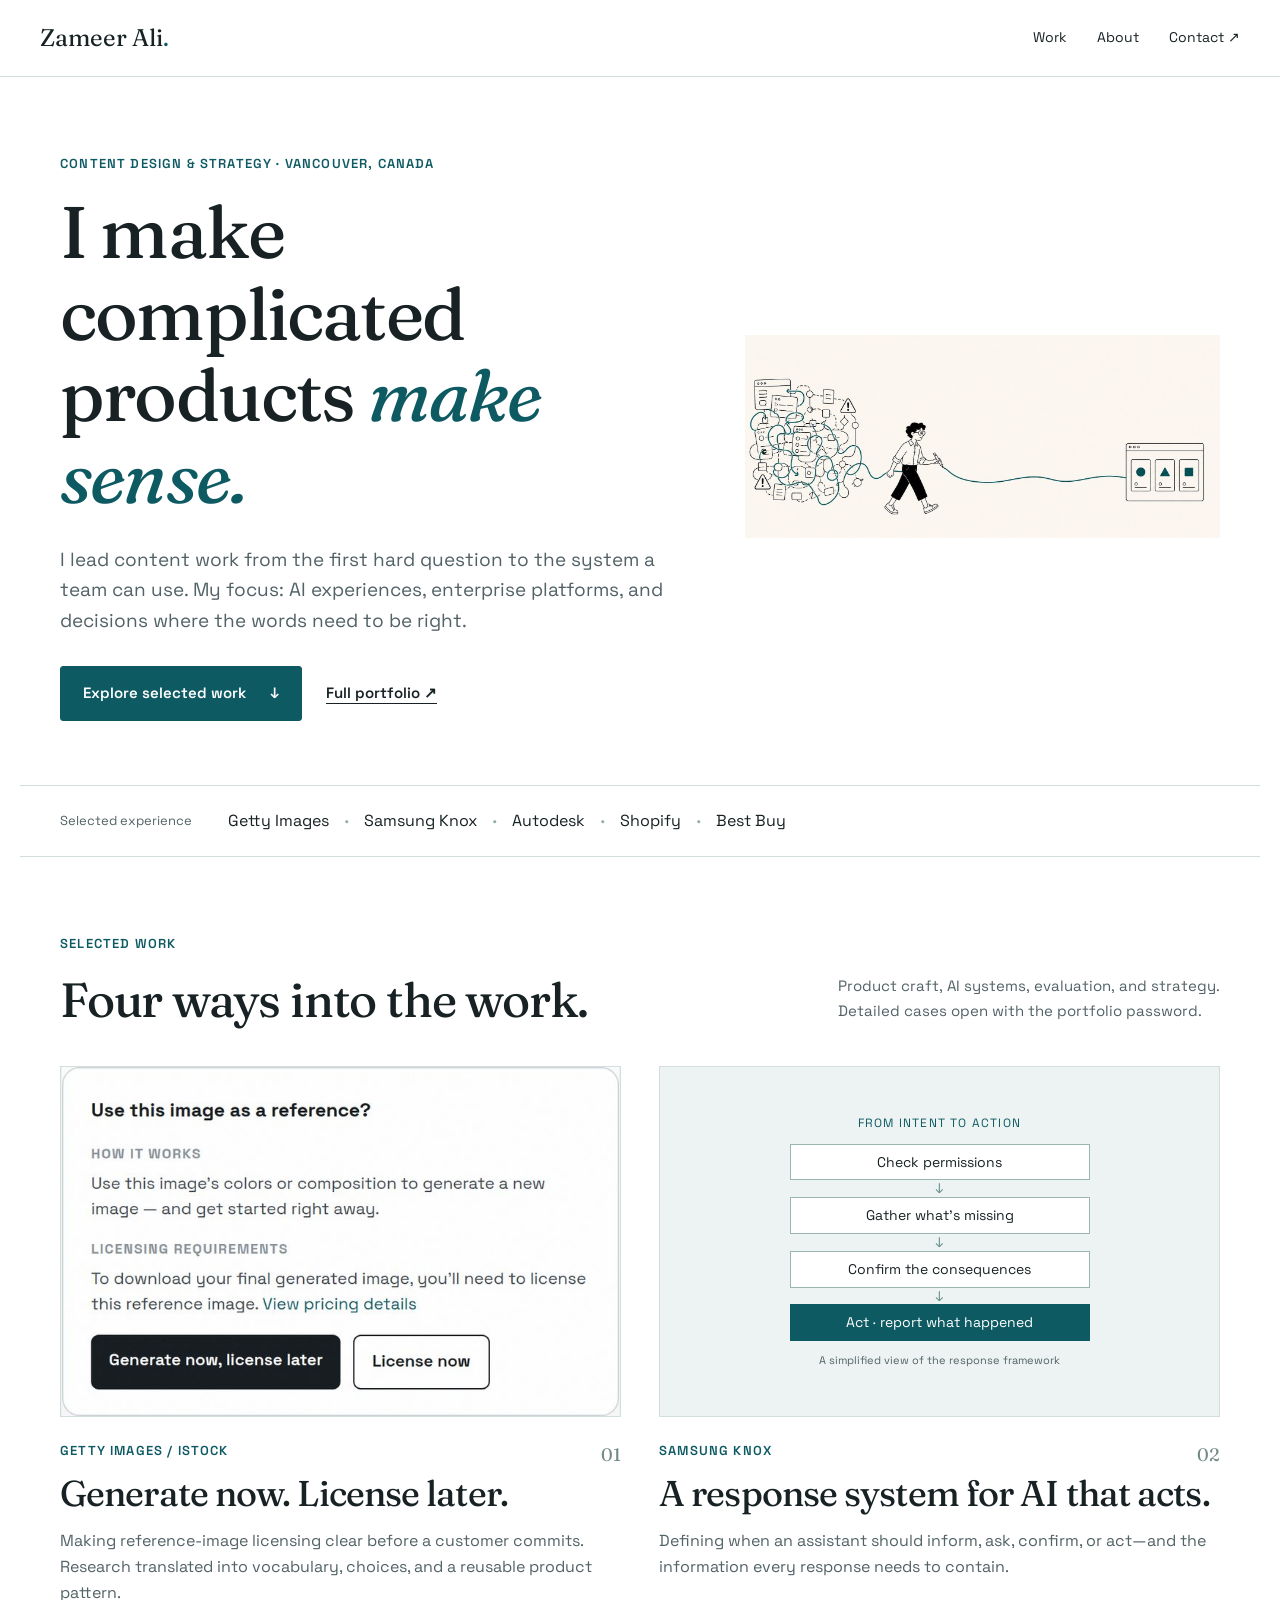
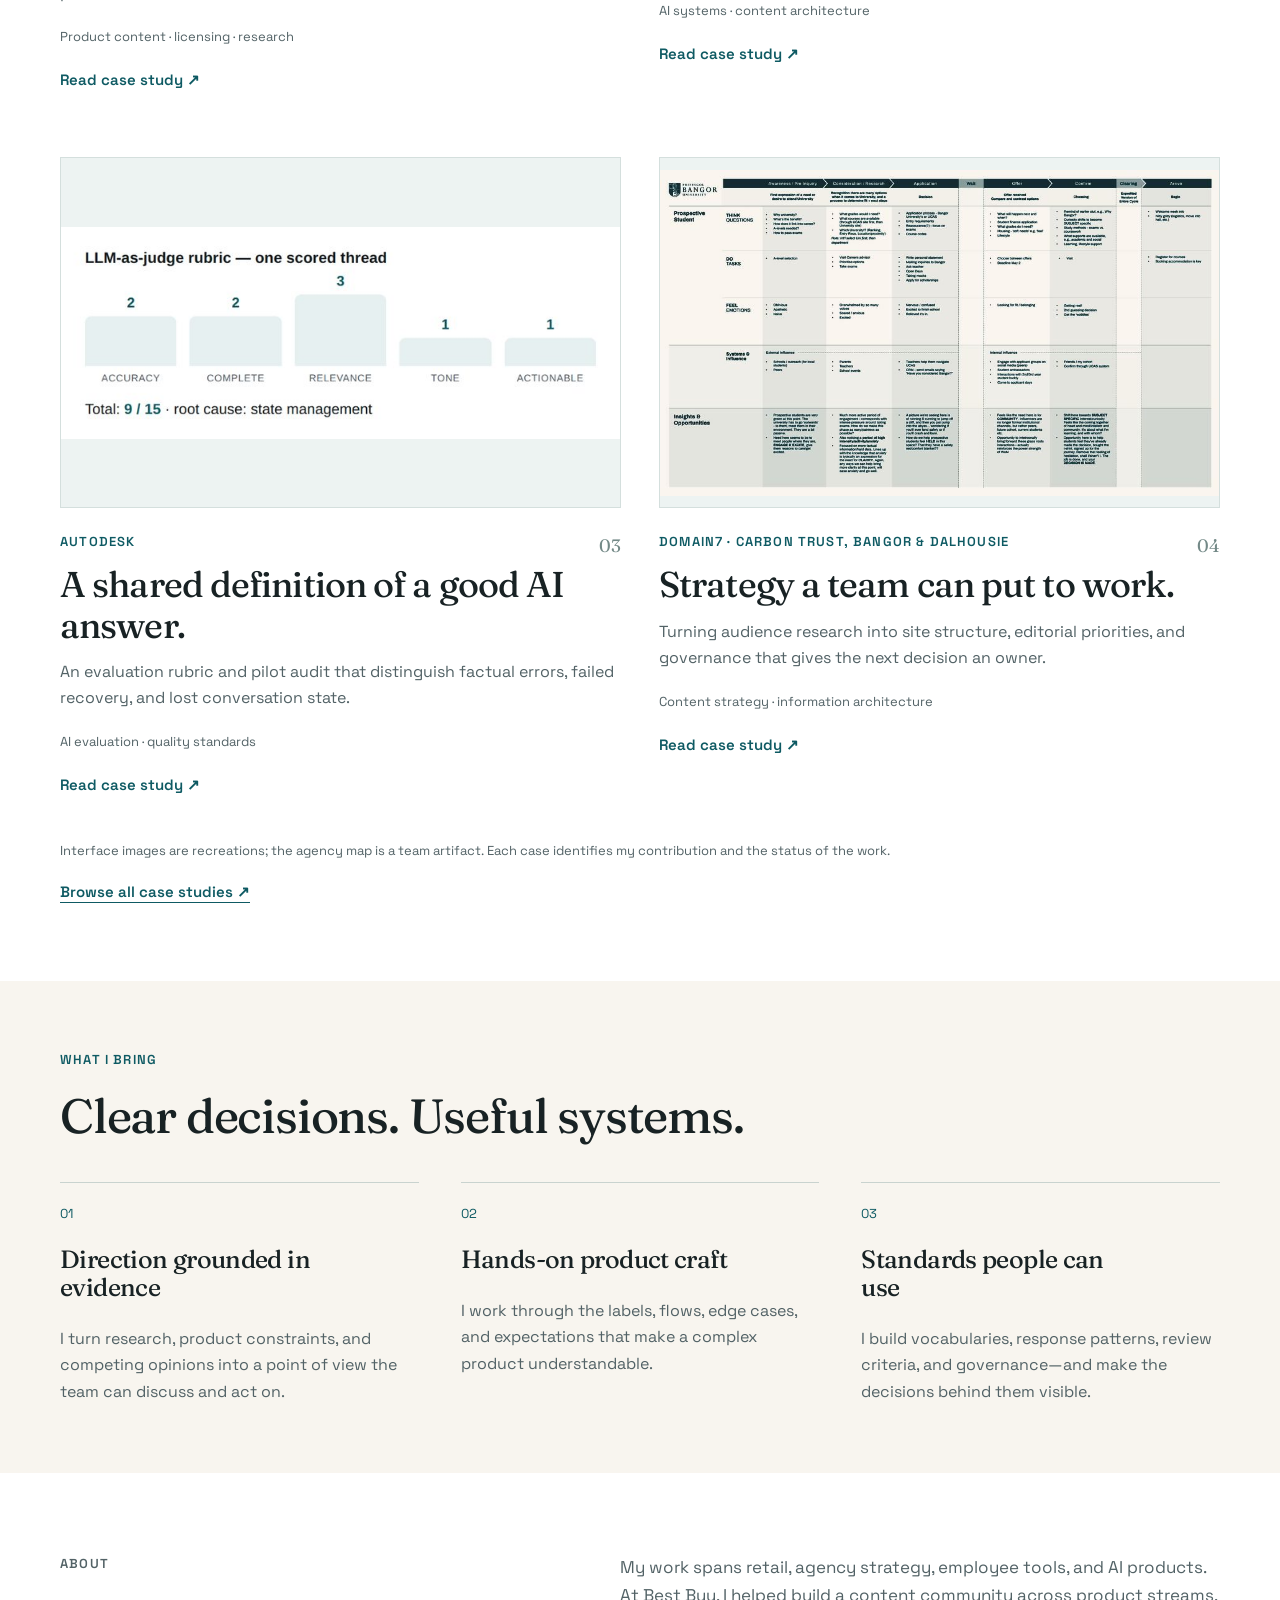
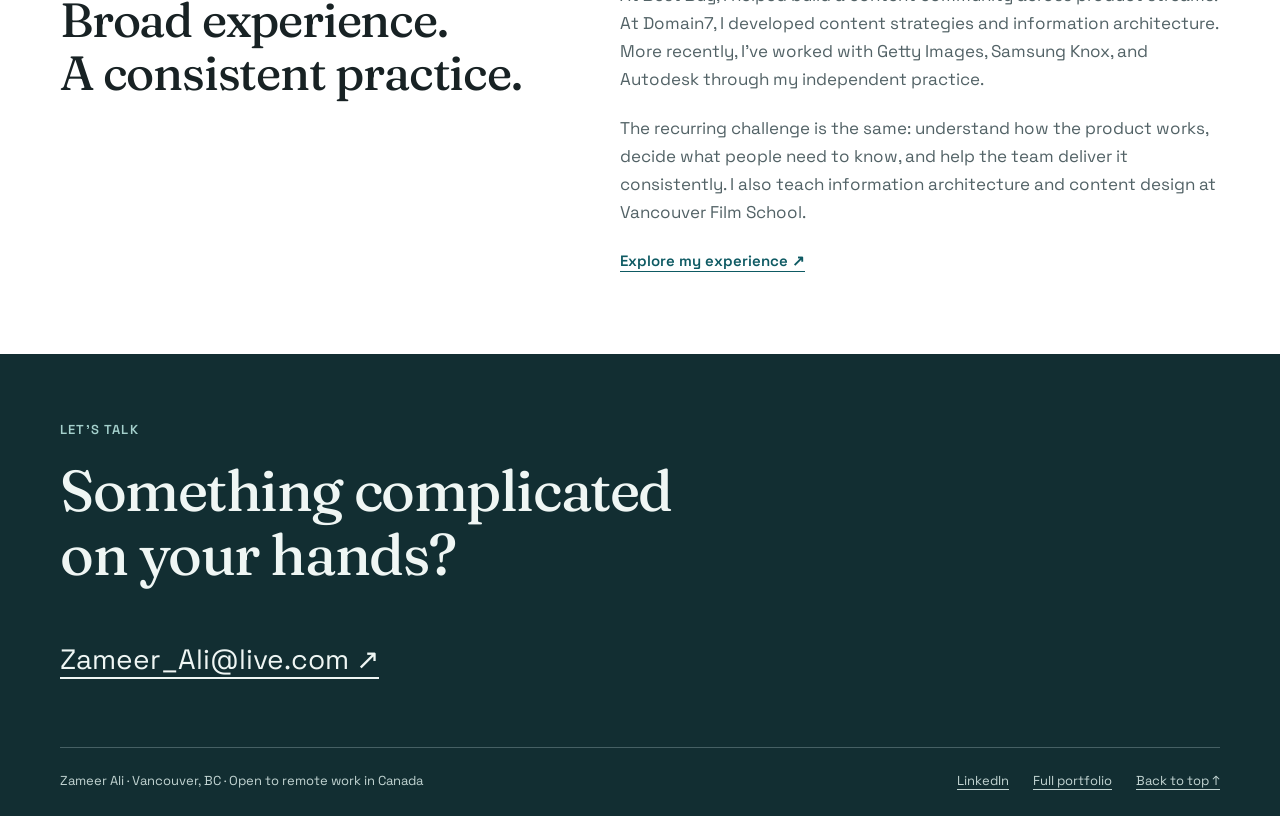
==== commit 1da25639: "Refresh portfolio around product decisions, strategy, and verified evidence" ====
--- a/index.html
+++ b/index.html
@@ -1,296 +1,22 @@
-<!DOCTYPE html>
-<html lang="en">
-<head>
-<meta charset="UTF-8">
-<meta name="viewport" content="width=device-width, initial-scale=1.0">
-<title>Zameer Ali — Content Design</title>
-<meta name="description" content="Content design for complicated products. AI trust, language systems, governance — Getty Images, Samsung Knox, Autodesk, Shopify, Lemonade. Twelve years of making complex systems make sense.">
-<meta property="og:title" content="Zameer Ali — Content Design">
-<meta property="og:description" content="Instant clarity. Honest language. Systems that scale.">
-<meta property="og:type" content="website">
-<meta property="og:url" content="https://zamali786.github.io/portfolio/">
-<meta property="og:image" content="https://zamali786.github.io/portfolio/og.jpg">
-<meta name="twitter:card" content="summary_large_image">
-<style>
-@font-face{font-family:'Fraunces Variable';font-style:normal;font-weight:100 900;font-display:swap;src:url([data-uri]) format('woff2-variations')}
-@font-face{font-family:'Fraunces Variable';font-style:italic;font-weight:100 900;font-display:swap;src:url([data-uri]) format('woff2-variations')}
-@font-face{font-family:'Space Grotesk Variable';font-style:normal;font-weight:300 700;font-display:swap;src:url([data-uri]) format('woff2-variations')}
-*{margin:0;padding:0;box-sizing:border-box}
-:root{--ink:#161b20;--teal:#0e5a63;--teal-soft:#e7f0f1;--paper:#faf6ef;--paper-rule:#e7dfd2;--muted:#59636c;--faint:#8a939b;--night:#14181d;--night-accent:#7cc7d0}
-html{scroll-behavior:smooth}
-.skip{position:absolute;left:-9999px;top:0;background:var(--ink);color:#fff;padding:10px 18px;border-radius:0 0 10px 0;z-index:100;font-weight:700;font-size:14px}
-.skip:focus{left:0}
-a:focus-visible,button:focus-visible{outline:2px solid var(--teal);outline-offset:3px;border-radius:4px}
-body{font-family:'Space Grotesk Variable','Helvetica Neue',Arial,sans-serif;color:var(--ink);background:#fff;line-height:1.55;font-size:18px;overflow-x:hidden}
-.serif{font-family:'Fraunces Variable',Georgia,serif}
-.wrap{max-width:1080px;margin:0 auto;padding:0 24px}
-nav{position:sticky;top:0;background:rgba(255,255,255,.94);backdrop-filter:blur(8px);z-index:50;border-bottom:1px solid #eee}
-.nav-in{max-width:1080px;margin:0 auto;padding:15px 24px;display:flex;justify-content:space-between;align-items:center}
-.logo{font-family:'Fraunces Variable',serif;font-weight:600;font-size:22px;text-decoration:none;color:var(--ink)}
-.logo em{font-style:italic;color:var(--teal)}
-.pill{display:inline-block;background:var(--teal);color:#fff;font-weight:700;font-size:16px;padding:14px 32px;border-radius:999px;text-decoration:none;transition:transform .15s,box-shadow .15s,background .15s}
-.pill:hover{transform:translateY(-2px);box-shadow:0 10px 22px -10px rgba(14,90,99,.55);background:#0b4a52}
-.pill.small{padding:10px 22px;font-size:14px}
-.pill.ghost{background:transparent;color:var(--ink);border:2px solid var(--ink)}
-.pill.ghost:hover{background:var(--ink);color:#fff;box-shadow:none}
-.hero{text-align:center;padding:96px 24px 64px}
-.hero h1{font-size:clamp(40px,6.8vw,74px);font-weight:700;line-height:1.04;letter-spacing:-.025em;max-width:15em;margin:0 auto}
-.hero h1 .serif{font-style:italic;font-weight:500;color:var(--teal);letter-spacing:-.01em}
-.hero .tag{font-size:clamp(19px,2.5vw,25px);font-weight:500;margin:28px auto 36px}
-.hero .tag b{color:var(--teal)}
-.squig{display:block;margin:22px auto 0}
-.scene-band{background:var(--paper);border-top:1px solid var(--paper-rule);padding:30px 0 0}
-.scene-band img{display:block;width:min(1200px,94vw);margin:0 auto;clip-path:inset(0 100% 0 0)}
-.scene-band img.in{transition:clip-path 1.7s cubic-bezier(.4,0,.2,1);clip-path:inset(0 0 0 0)}
-.scene-spot{display:block;margin:0 auto;opacity:0;transform:translateY(22px)}
-.scene-spot.in{transition:opacity .9s ease,transform .9s cubic-bezier(.2,.7,.2,1);opacity:1;transform:none}
-@media(prefers-reduced-motion:reduce){.scene-band img,.scene-spot{clip-path:none!important;opacity:1!important;transform:none!important}}
-.press{background:var(--paper);border-top:1px solid var(--paper-rule);border-bottom:1px solid var(--paper-rule);padding:24px 0}
-.press .row{display:flex;gap:52px;justify-content:center;flex-wrap:wrap;align-items:baseline;font-weight:700;letter-spacing:.12em;font-size:14px}
-.press .row span i{font-style:normal;font-weight:500;font-size:11px;color:var(--teal);display:block;text-align:center;letter-spacing:.02em;margin-top:2px}
-.roster{overflow:hidden;margin-top:18px;position:relative}
-.roster .track{display:inline-block;white-space:nowrap;animation:roster 80s linear infinite;font-weight:500;letter-spacing:.14em;font-size:11.5px;color:var(--muted)}
-.roster .track span{margin-right:44px}
-.roster .track span.lab{color:var(--teal);font-weight:700;letter-spacing:.08em;text-transform:none;font-size:12px}
-@keyframes roster{from{transform:translateX(0)}to{transform:translateX(-50%)}}
-@media(prefers-reduced-motion:reduce){.roster .track{animation:none;white-space:normal}}
-section{padding:92px 0}
-h2{font-size:clamp(30px,4.4vw,48px);font-weight:700;letter-spacing:-.02em;text-align:center;line-height:1.08}
-h2 .serif{font-style:italic;font-weight:500;color:var(--teal)}
-.sub{text-align:center;color:var(--muted);font-size:18px;margin-top:14px;max-width:40em;margin-left:auto;margin-right:auto}
-.cards{display:grid;grid-template-columns:repeat(auto-fit,minmax(290px,1fr));gap:24px;margin-top:52px}
-.card{border:2px solid var(--ink);border-radius:22px;padding:30px 28px;display:flex;flex-direction:column;gap:13px;background:#fff;transition:transform .18s,box-shadow .18s}
-.card:hover{transform:translateY(-6px);box-shadow:0 18px 36px -20px rgba(22,27,32,.4)}
-.card[data-href]{cursor:pointer}
-.card[data-href]:hover a{color:var(--teal)}
-.card .thumb{margin:-30px -28px 4px;border-radius:20px 20px 0 0;overflow:hidden;border-bottom:2px solid var(--ink);background:#fff}
-.card .thumb img{display:block;width:100%;height:170px;object-fit:cover;object-position:center top}
-.card .thumb.night img{object-fit:contain;background:#14181d;object-position:center}
-.card .co{font-size:11px;letter-spacing:.15em;font-weight:700;color:var(--teal);text-transform:uppercase}
-.card h3{font-size:21px;font-weight:700;line-height:1.22}
-.card p{font-size:15.5px;color:var(--muted);flex:1;line-height:1.55}
-.card .stat{font-weight:700;color:var(--teal);font-size:14.5px}
-.card a{color:var(--ink);font-weight:700;font-size:15px;text-decoration:none;border-bottom:2px solid var(--teal);align-self:flex-start;padding-bottom:1px}
-.card a:hover{color:var(--teal)}
-.bignums{background:var(--night);color:#fff;text-align:center}
-.bignums h2{color:#fff}
-.numrow{display:grid;grid-template-columns:repeat(auto-fit,minmax(200px,1fr));gap:36px;margin-top:52px}
-.numrow .n{font-family:'Fraunces Variable',serif;font-size:clamp(46px,6vw,74px);font-weight:500;color:var(--night-accent);line-height:1;letter-spacing:-.02em}
-.numrow .l{font-size:14.5px;color:#9aa5ae;margin-top:12px;line-height:1.55}
-.foot-note{margin-top:44px;font-size:13px;color:#8a939b}
-.chatsec{background:var(--paper);border-top:1px solid var(--paper-rule);border-bottom:1px solid var(--paper-rule)}
-.chat{max-width:640px;margin:52px auto 0;display:flex;flex-direction:column;gap:14px}
-.bub{max-width:80%;padding:16px 21px;border-radius:20px;font-size:16.5px;line-height:1.5;opacity:0;transform:translateY(14px);transition:opacity .5s,transform .5s;background:#fff;border:1px solid var(--paper-rule)}
-.bub.in{opacity:1;transform:none}
-.bub.ai{border-bottom-left-radius:6px;align-self:flex-start}
-.bub.me{background:var(--teal);border-color:var(--teal);color:#fff;border-bottom-right-radius:6px;align-self:flex-end}
-.bub .who{display:block;font-size:10.5px;font-weight:700;letter-spacing:.1em;text-transform:uppercase;margin-bottom:5px;opacity:.55}
-.how .steps{display:grid;grid-template-columns:repeat(auto-fit,minmax(215px,1fr));gap:26px;margin-top:52px;text-align:center}
-.step .num{font-family:'Fraunces Variable',serif;font-style:italic;width:84px;height:84px;border-radius:50%;background:var(--teal-soft);color:var(--teal);display:flex;align-items:center;justify-content:center;font-size:38px;margin:0 auto 20px}
-.step h3{font-size:20px;font-weight:700}
-.step p{font-size:15.5px;color:var(--muted);margin-top:9px;line-height:1.55}
-.bridge{text-align:center}
-.bridge .pill{margin-top:36px}
-.bridge .fine{margin-top:18px;font-size:14px;color:var(--faint)}
-footer{background:var(--night);color:#fff;text-align:center;padding:100px 24px 70px}
-footer .big{font-family:'Fraunces Variable',serif;font-weight:400;font-size:clamp(30px,5vw,54px);letter-spacing:-.02em;line-height:1.15;max-width:15em;margin:0 auto}
-footer .big em{font-style:italic;color:var(--night-accent)}
-footer .pill{margin-top:38px}
-.foot-meta{margin-top:64px;font-size:13.5px;color:#9aa5ae;line-height:1.8}
-.foot-meta a{color:#fff;font-weight:600;text-decoration:none;border-bottom:1px solid var(--night-accent)}
-svg.draw path,svg.draw circle,svg.draw rect{stroke-dasharray:var(--len,300);stroke-dashoffset:var(--len,300)}
-svg.draw.drawn path,svg.draw.drawn circle,svg.draw.drawn rect{transition:stroke-dashoffset 1.1s cubic-bezier(.4,0,.2,1);stroke-dashoffset:0}
-svg.draw circle[fill]{fill-opacity:0;transition:fill-opacity .4s .9s}
-svg.draw.drawn circle[fill]{fill-opacity:1}
-@media(prefers-reduced-motion:reduce){.bub{opacity:1;transform:none;transition:none}.pill:hover,.card:hover{transform:none}svg.draw path,svg.draw circle,svg.draw rect{stroke-dasharray:none;stroke-dashoffset:0}}
-</style>
-</head>
-<body>
-<a class="skip" href="#main">Skip to content</a>
-<nav><div class="nav-in">
-  <a class="logo" href="#top">Zameer <em>Ali</em></a>
-  <a class="pill small" href="#work">See the work</a>
-</div></nav>
-
-<main id="main">
-<header class="hero" id="top">
-  <div style="font-size:13px;letter-spacing:.22em;text-transform:uppercase;color:var(--teal);font-weight:700;margin-bottom:26px">Content Designer &middot; Vancouver, BC &middot; open to remote (Canada)</div>
-  <h1>I make complicated products <span class="serif">make sense.</span></h1>
-  <p class="tag">Instant clarity. <b>Honest language.</b> Systems that scale.<br><span style="font-size:.78em;color:var(--muted);font-weight:400">Content design for the products with fine print — AI, licensing, security.</span></p>
-  <a class="pill" href="#work">See the work</a>
-  </header>
-
-<div class="scene-band"><img class="reveal-wipe" src="[data-uri]" alt="Illustration: a tangle of interface scribbles on the left; a person walks right, drawing one clean teal line that arrives at a tidy, organized interface." loading="eager"></div>
-<div class="press"><div class="row">
-  <span>GETTY&nbsp;IMAGES</span><span>SAMSUNG&nbsp;KNOX</span><span>AUTODESK</span><span>SHOPIFY</span><span>LEMONADE <i>2018 · contract</i></span><span>BEST&nbsp;BUY</span>
-</div>
-<div class="roster" aria-hidden="true"><div class="track"><span></span><span class="lab">The agency years · via Domain7 —</span><span>CARBON TRUST</span><span>BANGOR UNIVERSITY</span><span>CONCERT PROPERTIES</span><span>DALHOUSIE UNIVERSITY</span><span>BLUESHORE FINANCIAL</span><span class="lab">Also on the résumé —</span><span>VANCOUVER FILM SCHOOL</span><span>VANCOUVER 2010 OLYMPICS</span><span class="lab">And the wider list —</span><span>SAP</span><span>UBC</span><span>IMPERIAL COLLEGE LONDON</span><span>LONDON BUSINESS SCHOOL</span><span>TRINITY WESTERN UNIVERSITY</span><span>UNIVERSITY OF REDLANDS</span><span>BC HYDRO</span><span>TRANSLINK</span><span>PACIFIC BLUE CROSS</span><span>CANFOR</span><span>CITY OF SURREY</span><span>CITY OF BURNABY</span><span>DELTA POLICE</span><span>SEATTLE PUBLIC SCHOOLS</span><span>ST. MICHAELS UNIVERSITY SCHOOL</span><span>MIRAKL</span><span>HOSTELLING INTERNATIONAL</span><span>BC LIQUOR STORES</span><span class="lab">The agency years · via Domain7 —</span><span>CARBON TRUST</span><span>BANGOR UNIVERSITY</span><span>CONCERT PROPERTIES</span><span>DALHOUSIE UNIVERSITY</span><span>BLUESHORE FINANCIAL</span><span class="lab">Also on the résumé —</span><span>VANCOUVER FILM SCHOOL</span><span>VANCOUVER 2010 OLYMPICS</span><span class="lab">And the wider list —</span><span>SAP</span><span>UBC</span><span>IMPERIAL COLLEGE LONDON</span><span>LONDON BUSINESS SCHOOL</span><span>TRINITY WESTERN UNIVERSITY</span><span>UNIVERSITY OF REDLANDS</span><span>BC HYDRO</span><span>TRANSLINK</span><span>PACIFIC BLUE CROSS</span><span>CANFOR</span><span>CITY OF SURREY</span><span>CITY OF BURNABY</span><span>DELTA POLICE</span><span>SEATTLE PUBLIC SCHOOLS</span><span>ST. MICHAELS UNIVERSITY SCHOOL</span><span>MIRAKL</span><span>HOSTELLING INTERNATIONAL</span><span>BC LIQUOR STORES</span></div></div>
-</div>
-
-<section id="work"><div class="wrap">
-  <h2>Words for every kind of <span class="serif">complicated.</span></h2>
-  <p class="sub">Pick a problem. There’s a case study for it. <span style="color:var(--faint)">Interfaces below are recreations — the words are what actually shipped.</span></p>
-  <p style="text-align:center;margin-top:22px"><a class="pill ghost" href="work.html">Skip ahead — read the full portfolio →</a></p>
-  <div class="cards">
-    <div class="card">
-      <div class="thumb"><img src="[data-uri]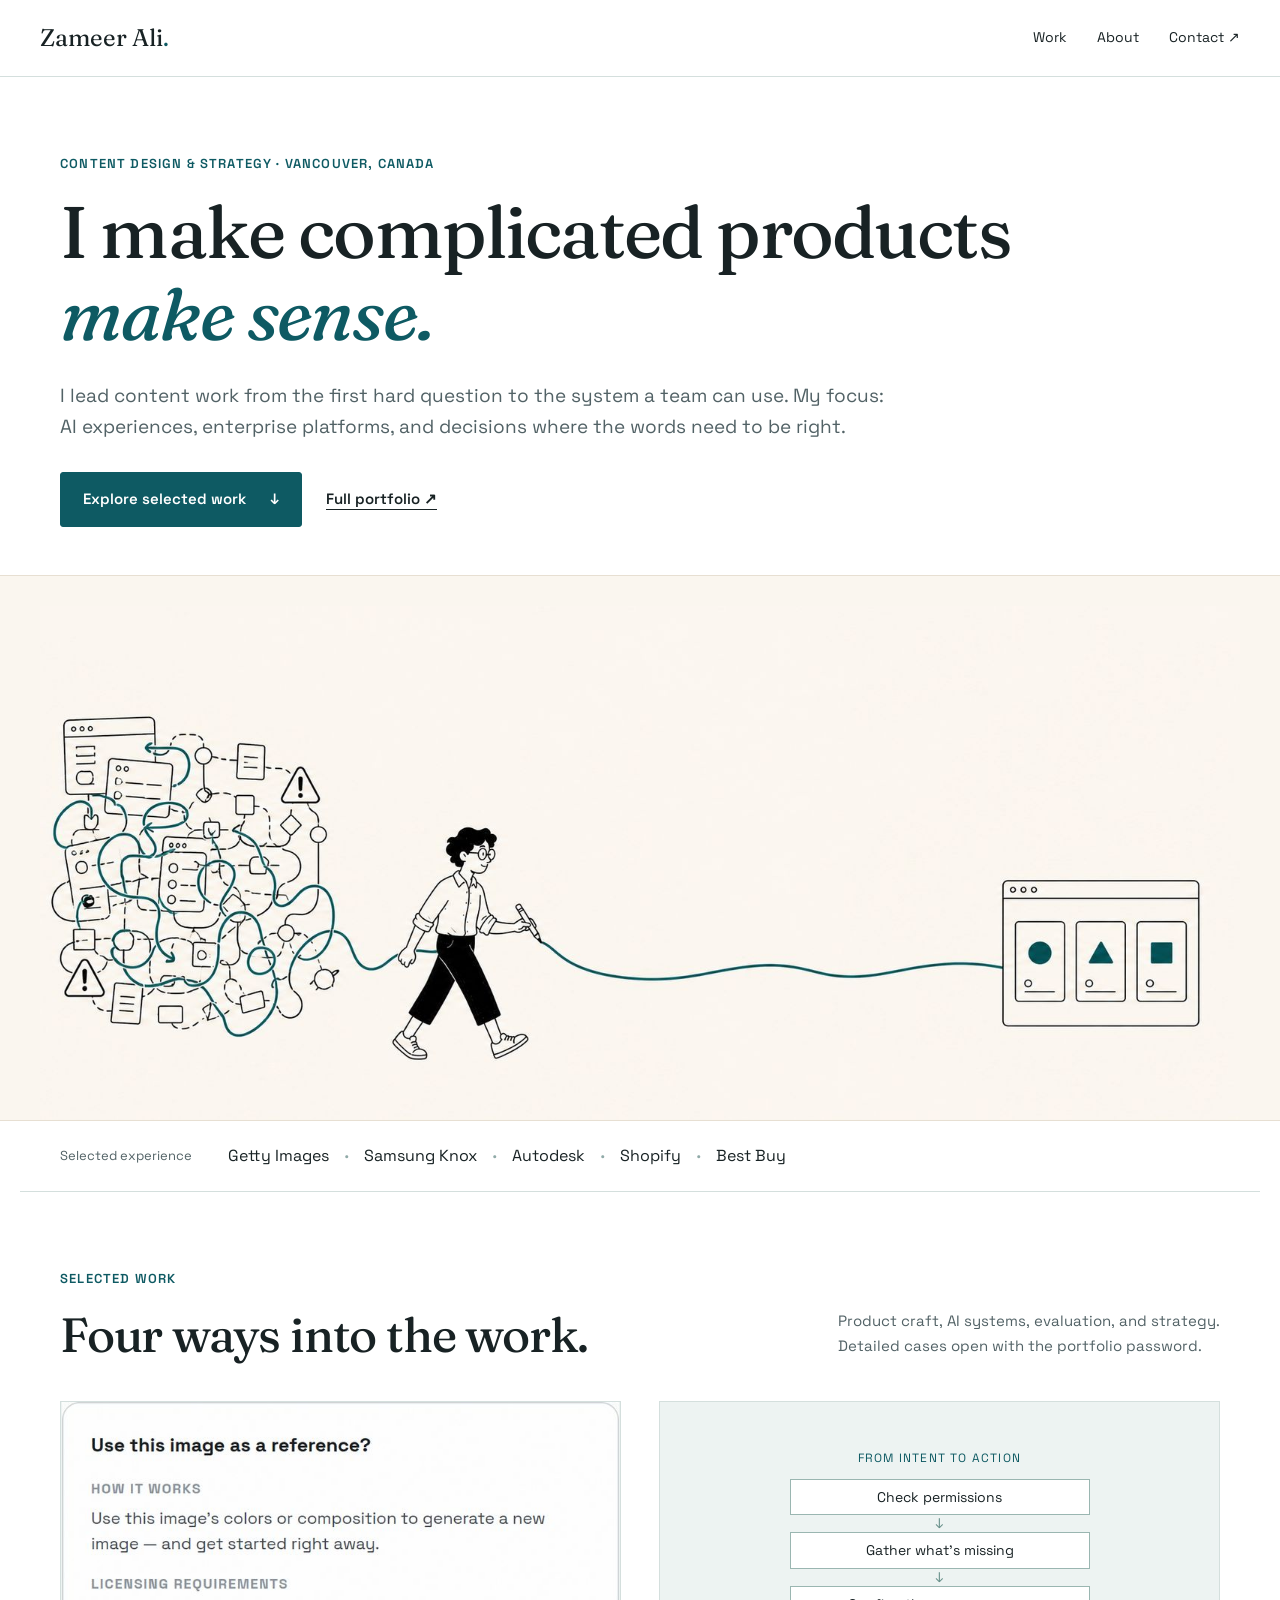
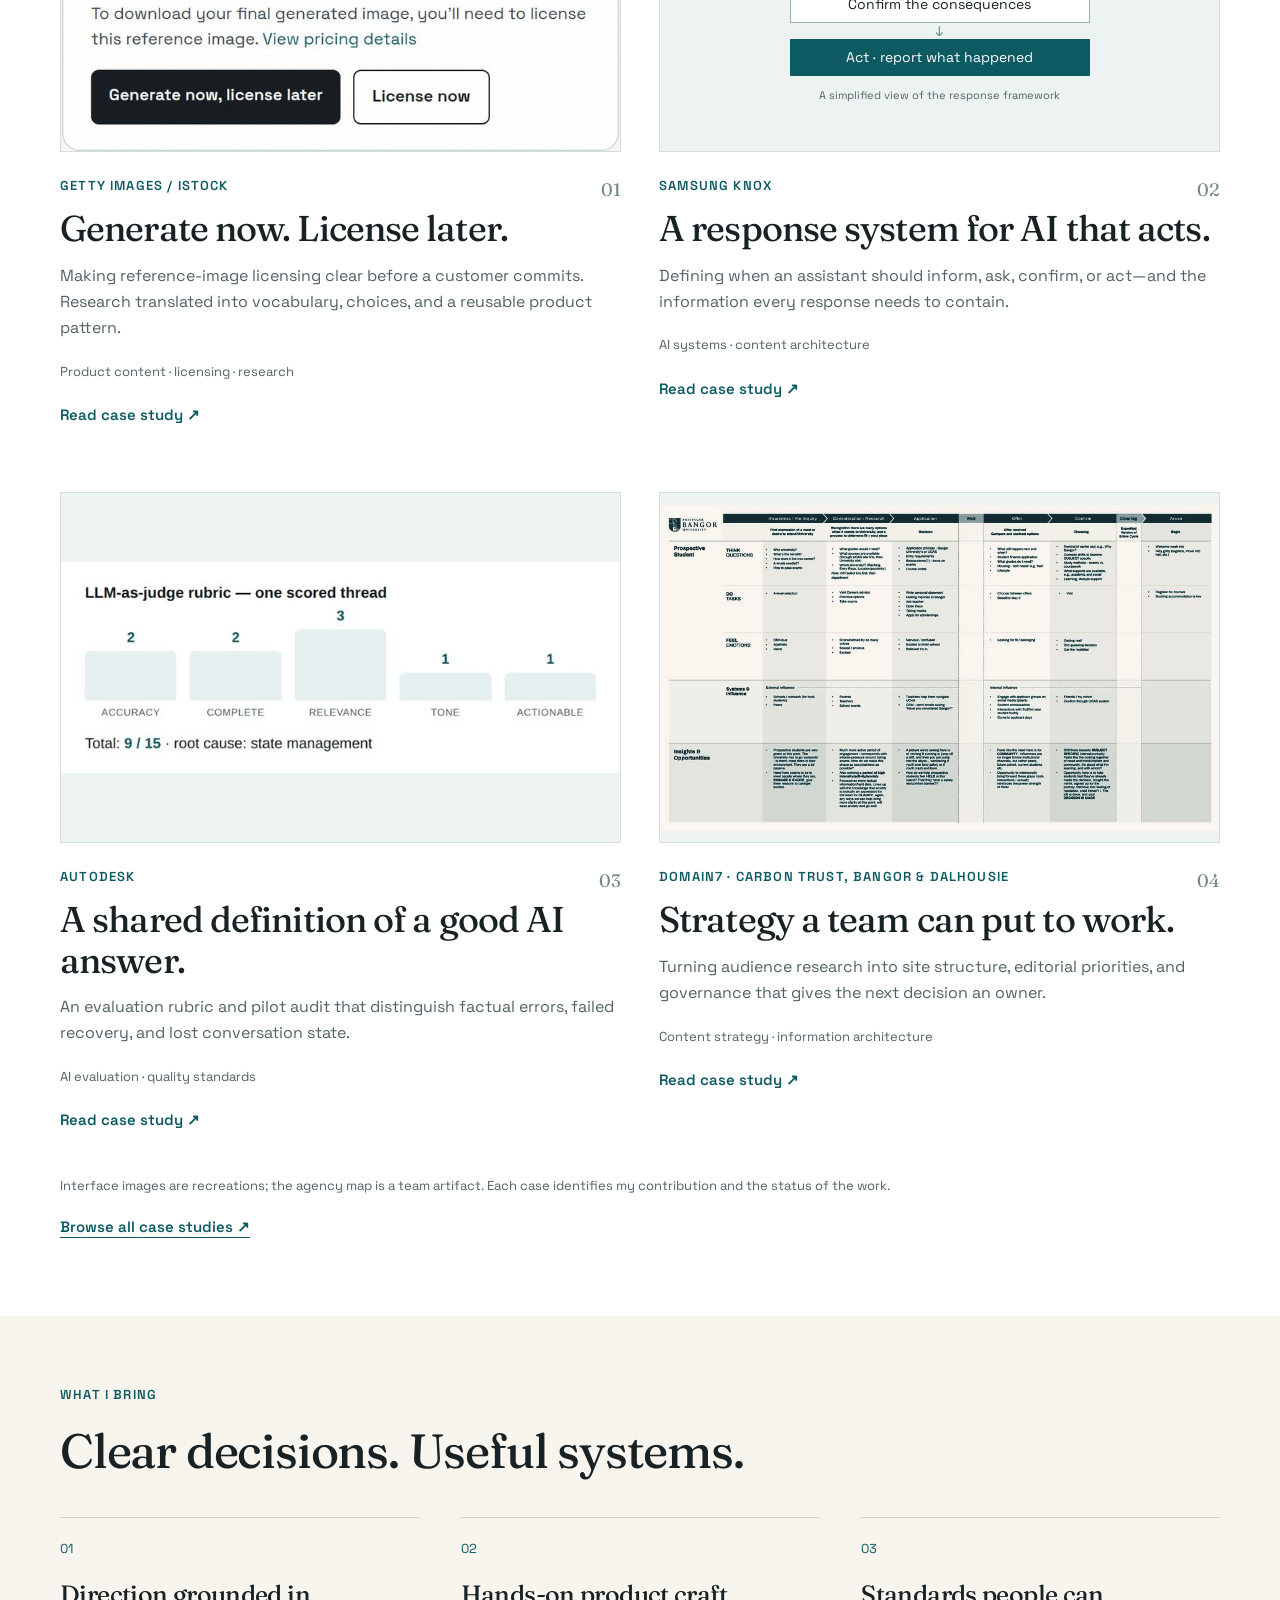
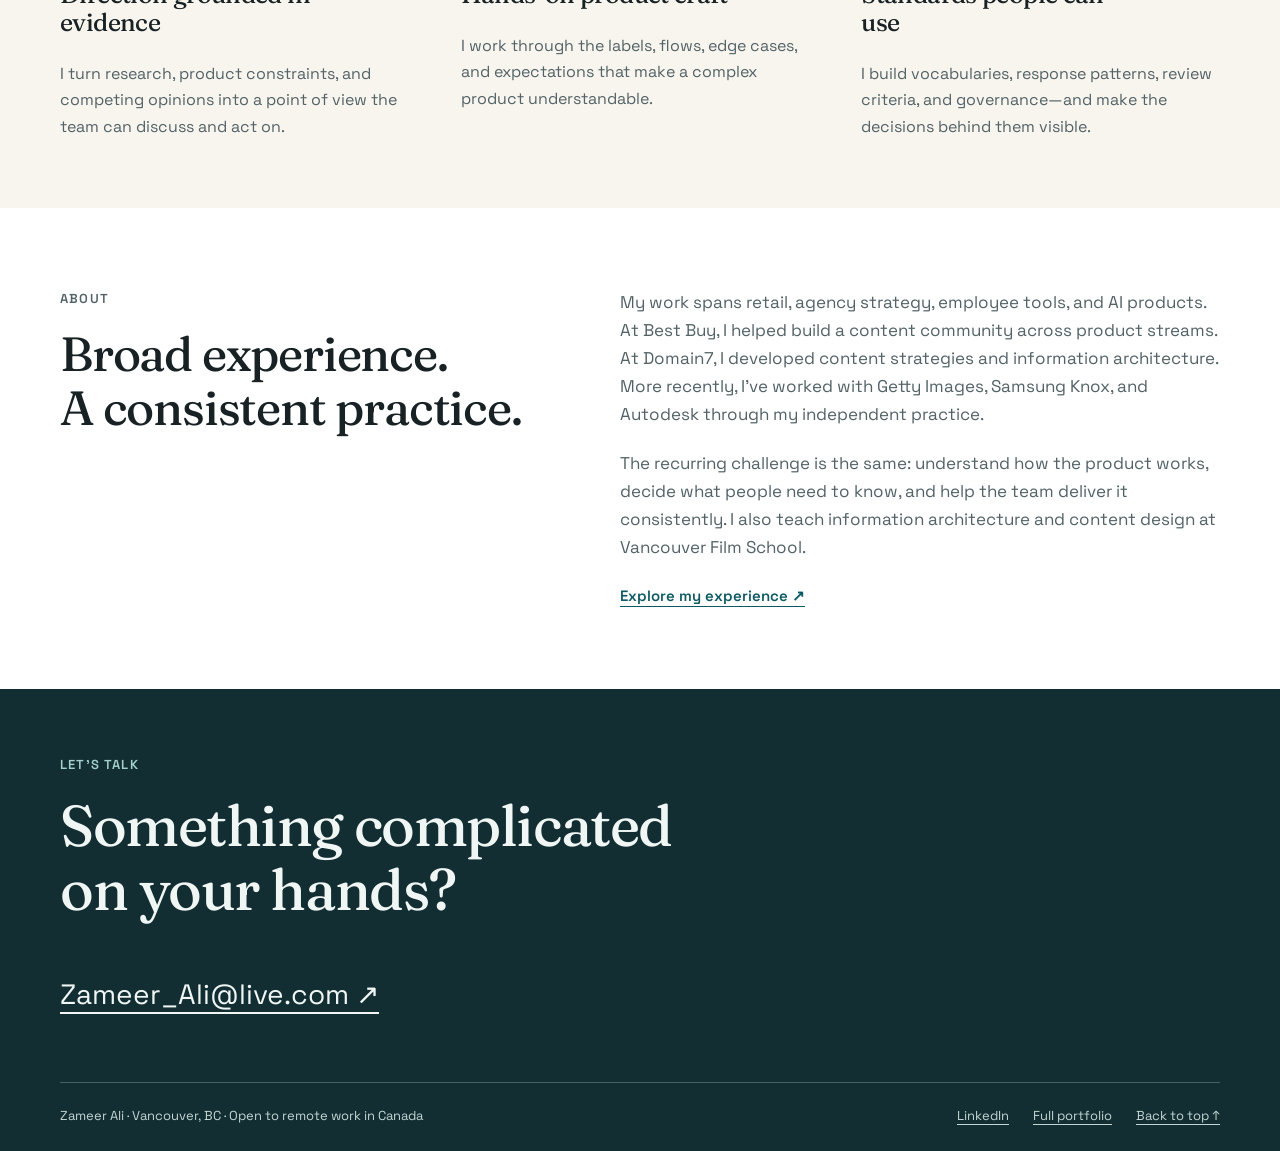
==== commit 86911671: "Restore the original full-width clarity illustration and scroll reveal" ====
--- a/index.html
+++ b/index.html
@@ -10,13 +10,14 @@
 <meta property="og:url" content="https://zamali786.github.io/portfolio/">
 <meta property="og:image" content="https://zamali786.github.io/portfolio/og.jpg">
 <meta name="twitter:card" content="summary_large_image">
-<link rel="stylesheet" href="fonts.css"><link rel="stylesheet" href="portfolio.css"></head>
+<link rel="stylesheet" href="fonts.css"><link rel="stylesheet" href="portfolio.css?v=20260928-scene"></head>
 <body class="portfolio-home">
 <a class="skip" href="#main">Skip to content</a>
 <nav class="site-nav" aria-label="Main"><a class="wordmark" href="#top">Zameer Ali<span aria-hidden="true">.</span></a><div><a href="#work">Work</a><a href="#about">About</a><a href="mailto:Zameer_Ali@live.com">Contact <span aria-hidden="true">↗</span></a></div></nav>
-<main id="main"><header class="home-intro wrap" id="top"><div><p class="eyebrow">Content design & strategy · Vancouver, Canada</p><h1>I make complicated products <em>make sense.</em></h1><p class="intro-copy">I lead content work from the first hard question to the system a team can use. My focus: AI experiences, enterprise platforms, and decisions where the words need to be right.</p><div class="actions"><a class="action" href="#work">Explore selected work <span aria-hidden="true">↓</span></a><a class="quiet-link" href="work.html">Full portfolio <span aria-hidden="true">↗</span></a></div></div><img class="hero-art" src="assets/clarity.jpg" alt="A tangled interface becomes a clear path." width="900" height="700" fetchpriority="high"></header>
-<div class="client-line wrap" aria-label="Selected experience"><span>Selected experience</span><p>Getty Images <b>·</b> Samsung Knox <b>·</b> Autodesk <b>·</b> Shopify <b>·</b> Best Buy</p></div>
+<main id="main"><header class="home-intro wrap" id="top"><div><p class="eyebrow">Content design &amp; strategy · Vancouver, Canada</p><h1>I make complicated products <em>make sense.</em></h1><p class="intro-copy">I lead content work from the first hard question to the system a team can use. My focus: AI experiences, enterprise platforms, and decisions where the words need to be right.</p><div class="actions"><a class="action" href="#work">Explore selected work <span aria-hidden="true">↓</span></a><a class="quiet-link" href="work.html">Full portfolio <span aria-hidden="true">↗</span></a></div></div></header>
+<div class="scene-band" id="clarity-scene"><img class="scene-illustration" src="assets/clarity.jpg" alt="Illustration: a tangle of interface scribbles on the left; a person walks right, drawing one clean teal line that arrives at a tidy, organized interface." width="1600" height="685" loading="eager" fetchpriority="high"></div><div class="client-line wrap" aria-label="Selected experience"><span>Selected experience</span><p>Getty Images <b>·</b> Samsung Knox <b>·</b> Autodesk <b>·</b> Shopify <b>·</b> Best Buy</p></div>
 <section class="wrap home-work" id="work"><div class="section-heading"><div><p class="eyebrow">Selected work</p><h2>Four ways into the work.</h2></div><p>Product craft, AI systems, evaluation, and strategy.<br>Detailed cases open with the portfolio password.</p></div><div class="project-grid"><article class="project"><a class="project-link" href="work.html#cs1"><div class="project-image"><img src="assets/getty-reference.jpg" alt="Recreated reference-image dialog showing Generate now, license later and License now at equal visual weight." loading="lazy" width="800" height="500"></div><div class="project-heading"><span class="eyebrow">Getty Images / iStock</span><span class="project-number" aria-hidden="true">01</span></div><h3>Generate now. License later.</h3><p>Making reference-image licensing clear before a customer commits. Research translated into vocabulary, choices, and a reusable product pattern.</p><p class="project-tags">Product content · licensing · research</p><span class="text-link">Read case study <span aria-hidden="true">↗</span></span></a></article><article class="project"><a class="project-link" href="work.html#s05"><div class="project-image response-preview"><span class="response-label">From intent to action</span><div class="response-flow"><span>Check permissions</span><b aria-hidden="true">↓</b><span>Gather what’s missing</span><b aria-hidden="true">↓</b><span>Confirm the consequences</span><b aria-hidden="true">↓</b><span class="commit">Act · report what happened</span></div><span class="response-footnote">A simplified view of the response framework</span></div><div class="project-heading"><span class="eyebrow">Samsung Knox</span><span class="project-number" aria-hidden="true">02</span></div><h3>A response system for AI that acts.</h3><p>Defining when an assistant should inform, ask, confirm, or act—and the information every response needs to contain.</p><p class="project-tags">AI systems · content architecture</p><span class="text-link">Read case study <span aria-hidden="true">↗</span></span></a></article><article class="project"><a class="project-link" href="work.html#s06"><div class="project-image"><img src="assets/autodesk-evaluation.jpg" alt="Illustrative scorecard for a pilot thread, scored 9 out of 15 with state management identified as its root cause." loading="lazy" width="800" height="500"></div><div class="project-heading"><span class="eyebrow">Autodesk</span><span class="project-number" aria-hidden="true">03</span></div><h3>A shared definition of a good AI answer.</h3><p>An evaluation rubric and pilot audit that distinguish factual errors, failed recovery, and lost conversation state.</p><p class="project-tags">AI evaluation · quality standards</p><span class="text-link">Read case study <span aria-hidden="true">↗</span></span></a></article><article class="project"><a class="project-link" href="work.html#s12"><div class="project-image"><img src="assets/agency-map.jpg" alt="Archival prospective-student experience map created by the Domain7 team for Bangor University." loading="lazy" width="800" height="500"></div><div class="project-heading"><span class="eyebrow">Domain7 · Carbon Trust, Bangor &amp; Dalhousie</span><span class="project-number" aria-hidden="true">04</span></div><h3>Strategy a team can put to work.</h3><p>Turning audience research into site structure, editorial priorities, and governance that gives the next decision an owner.</p><p class="project-tags">Content strategy · information architecture</p><span class="text-link">Read case study <span aria-hidden="true">↗</span></span></a></article></div><p class="work-note">Interface images are recreations; the agency map is a team artifact. Each case identifies my contribution and the status of the work.</p><a class="text-link" href="work.html">Browse all case studies <span aria-hidden="true">↗</span></a></section>
 <section class="approach-band"><div class="wrap"><p class="eyebrow">What I bring</p><h2>Clear decisions. Useful systems.</h2><div class="approach-grid"><div><span class="small-number">01</span><h3>Direction grounded in evidence</h3><p>I turn research, product constraints, and competing opinions into a point of view the team can discuss and act on.</p></div><div><span class="small-number">02</span><h3>Hands-on product craft</h3><p>I work through the labels, flows, edge cases, and expectations that make a complex product understandable.</p></div><div><span class="small-number">03</span><h3>Standards people can use</h3><p>I build vocabularies, response patterns, review criteria, and governance—and make the decisions behind them visible.</p></div></div></div></section>
 <section class="wrap home-about" id="about"><div><p class="eyebrow">About</p><h2>Broad experience.<br>A consistent practice.</h2></div><div><p>My work spans retail, agency strategy, employee tools, and AI products. At Best Buy, I helped build a content community across product streams. At Domain7, I developed content strategies and information architecture. More recently, I’ve worked with Getty Images, Samsung Knox, and Autodesk through my independent practice.</p><p>The recurring challenge is the same: understand how the product works, decide what people need to know, and help the team deliver it consistently. I also teach information architecture and content design at Vancouver Film School.</p><a class="text-link" href="work.html#ledger">Explore my experience <span aria-hidden="true">↗</span></a></div></section>
-</main><footer class="site-footer"><div class="wrap"><p class="eyebrow">Let’s talk</p><h2>Something complicated<br>on your hands?</h2><a class="email-link" href="mailto:Zameer_Ali@live.com">Zameer_Ali@live.com <span aria-hidden="true">↗</span></a><div class="footer-bottom"><span>Zameer Ali · Vancouver, BC · Open to remote work in Canada</span><div><a href="https://linkedin.com/in/zameer-ali">LinkedIn</a><a href="work.html">Full portfolio</a><a href="#top">Back to top ↑</a></div></div></div></footer></body></html>
+</main><footer class="site-footer"><div class="wrap"><p class="eyebrow">Let’s talk</p><h2>Something complicated<br>on your hands?</h2><a class="email-link" href="mailto:Zameer_Ali@live.com">Zameer_Ali@live.com <span aria-hidden="true">↗</span></a><div class="footer-bottom"><span>Zameer Ali · Vancouver, BC · Open to remote work in Canada</span><div><a href="https://linkedin.com/in/zameer-ali">LinkedIn</a><a href="work.html">Full portfolio</a><a href="#top">Back to top ↑</a></div></div></div></footer><script src="home-scene.js?v=20260928-2"></script></body></html>
+
--- a/portfolio.css
+++ b/portfolio.css
@@ -7,3 +7,7 @@
 .response-preview{display:flex;flex-direction:column;justify-content:center;align-items:center;padding:20px;gap:10px;background:#edf3f2}.response-label{font-size:12px;text-transform:uppercase;letter-spacing:.1em;color:var(--accent)}.response-flow{display:flex;flex-direction:column;align-items:center;font-size:14px;line-height:1.2;width:100%;max-width:300px}.response-flow span{border:1px solid #9ab6b1;background:white;padding:9px 16px;width:100%;text-align:center}.response-flow b{color:#658e88;font-weight:400;line-height:1.2}.response-flow .commit{background:var(--accent);color:white;border-color:var(--accent)}.response-footnote{font-size:11px;color:var(--muted)}
 @media(prefers-reduced-motion:reduce){html{scroll-behavior:auto}*,*::before,*::after{animation:none!important;transition:none!important}}
 @media(max-width:600px){.response-preview{padding:12px;gap:8px}.response-flow{font-size:12px;max-width:260px}.response-flow span{padding:7px 12px}.response-label{font-size:11px}.response-footnote{display:none}}
+/* Original clarity illustration and its one-time scroll reveal. */
+.portfolio-home .home-intro{display:block;padding-bottom:48px}.portfolio-home .home-intro>div{max-width:960px}.portfolio-home .home-intro h1{max-width:14em}.portfolio-home .home-intro .intro-copy{max-width:44em}.scene-band{background:#faf6ef;border-top:1px solid #e7dfd2;border-bottom:1px solid #e7dfd2;padding:30px 0 0;overflow:hidden}.scene-band .scene-illustration{display:block;width:min(1200px,94vw);height:auto;max-width:100%;margin:0 auto;clip-path:inset(0 0 0 0)}.scene-illustration[data-reveal=waiting]{clip-path:inset(0 100% 0 0)}.scene-illustration[data-reveal=complete]{transition:clip-path 1.7s cubic-bezier(.4,0,.2,1);clip-path:inset(0 0 0 0)}.portfolio-home .client-line{border-top:0}
+@media(max-width:600px){.portfolio-home .home-intro{padding-bottom:32px}.scene-band{padding-top:18px}.scene-band .scene-illustration{width:100%}}
+@media(prefers-reduced-motion:reduce){.scene-band .scene-illustration{clip-path:none!important;transition:none!important}}
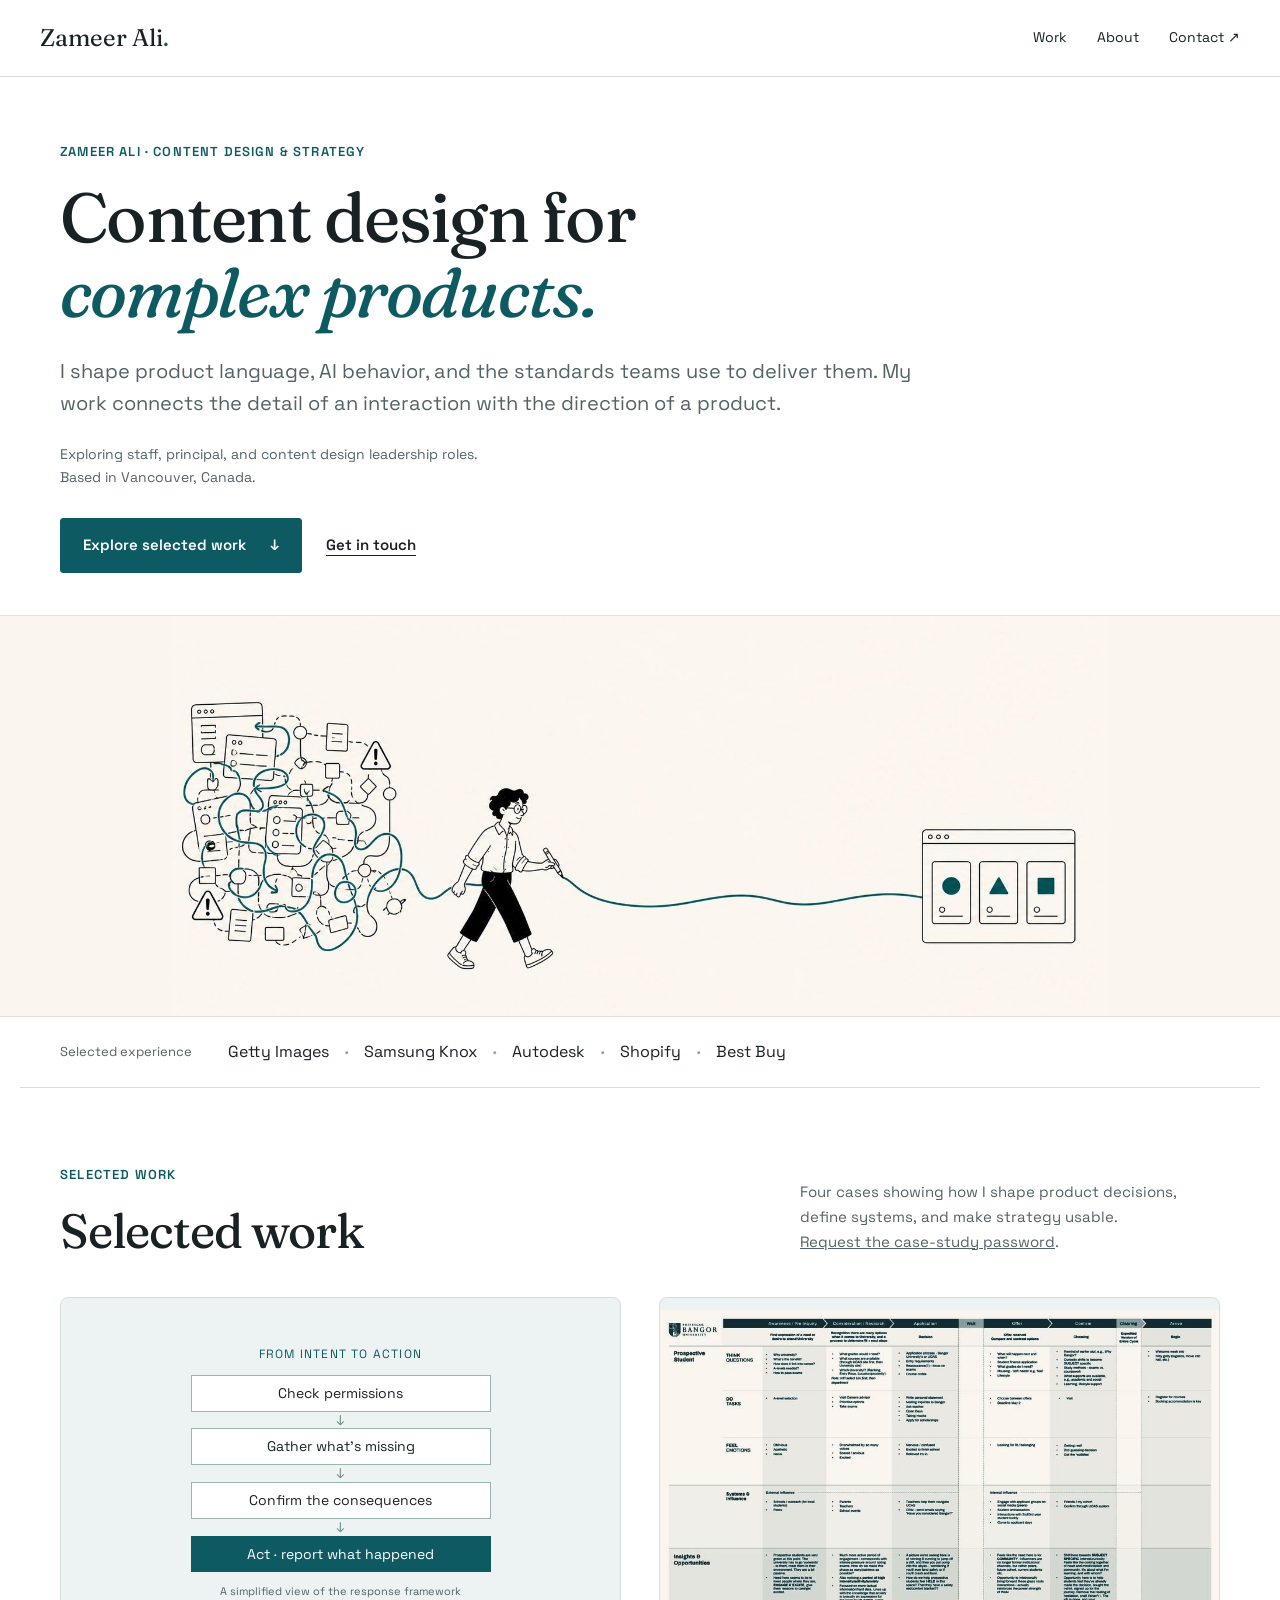
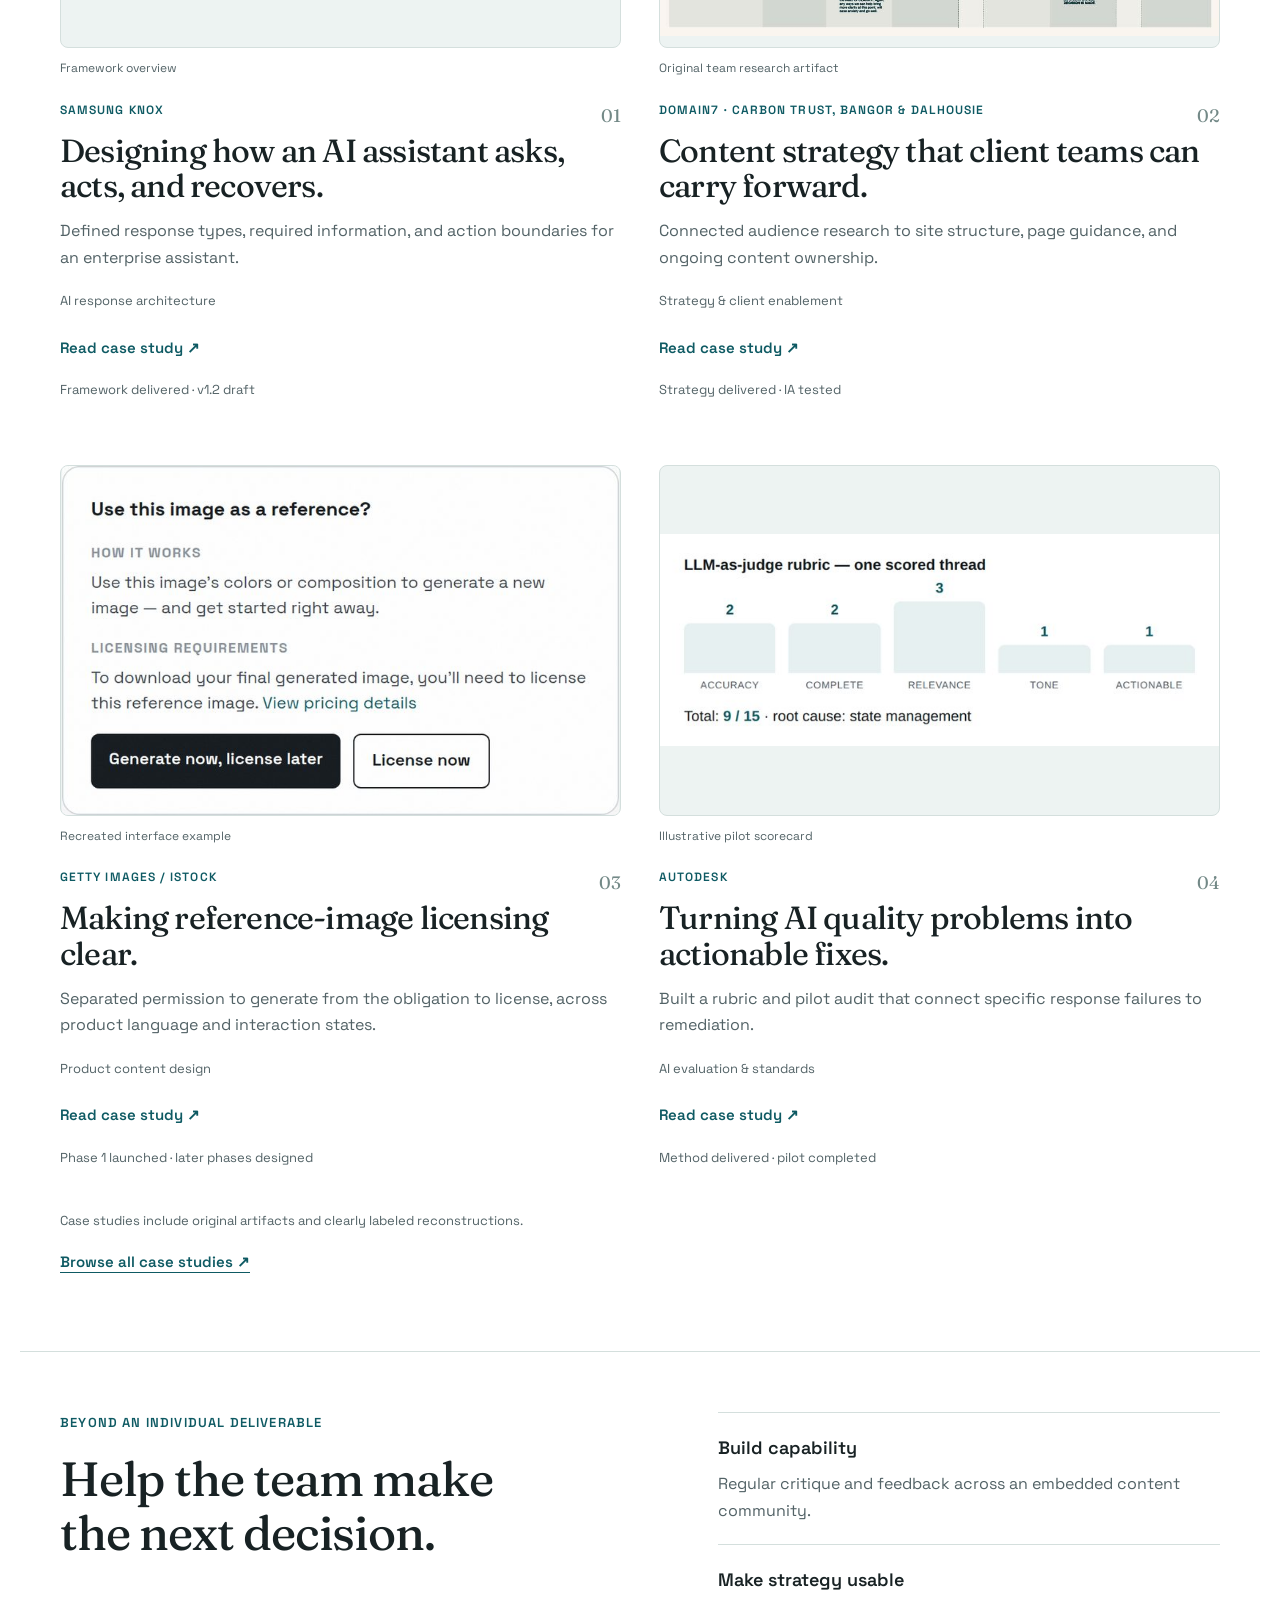
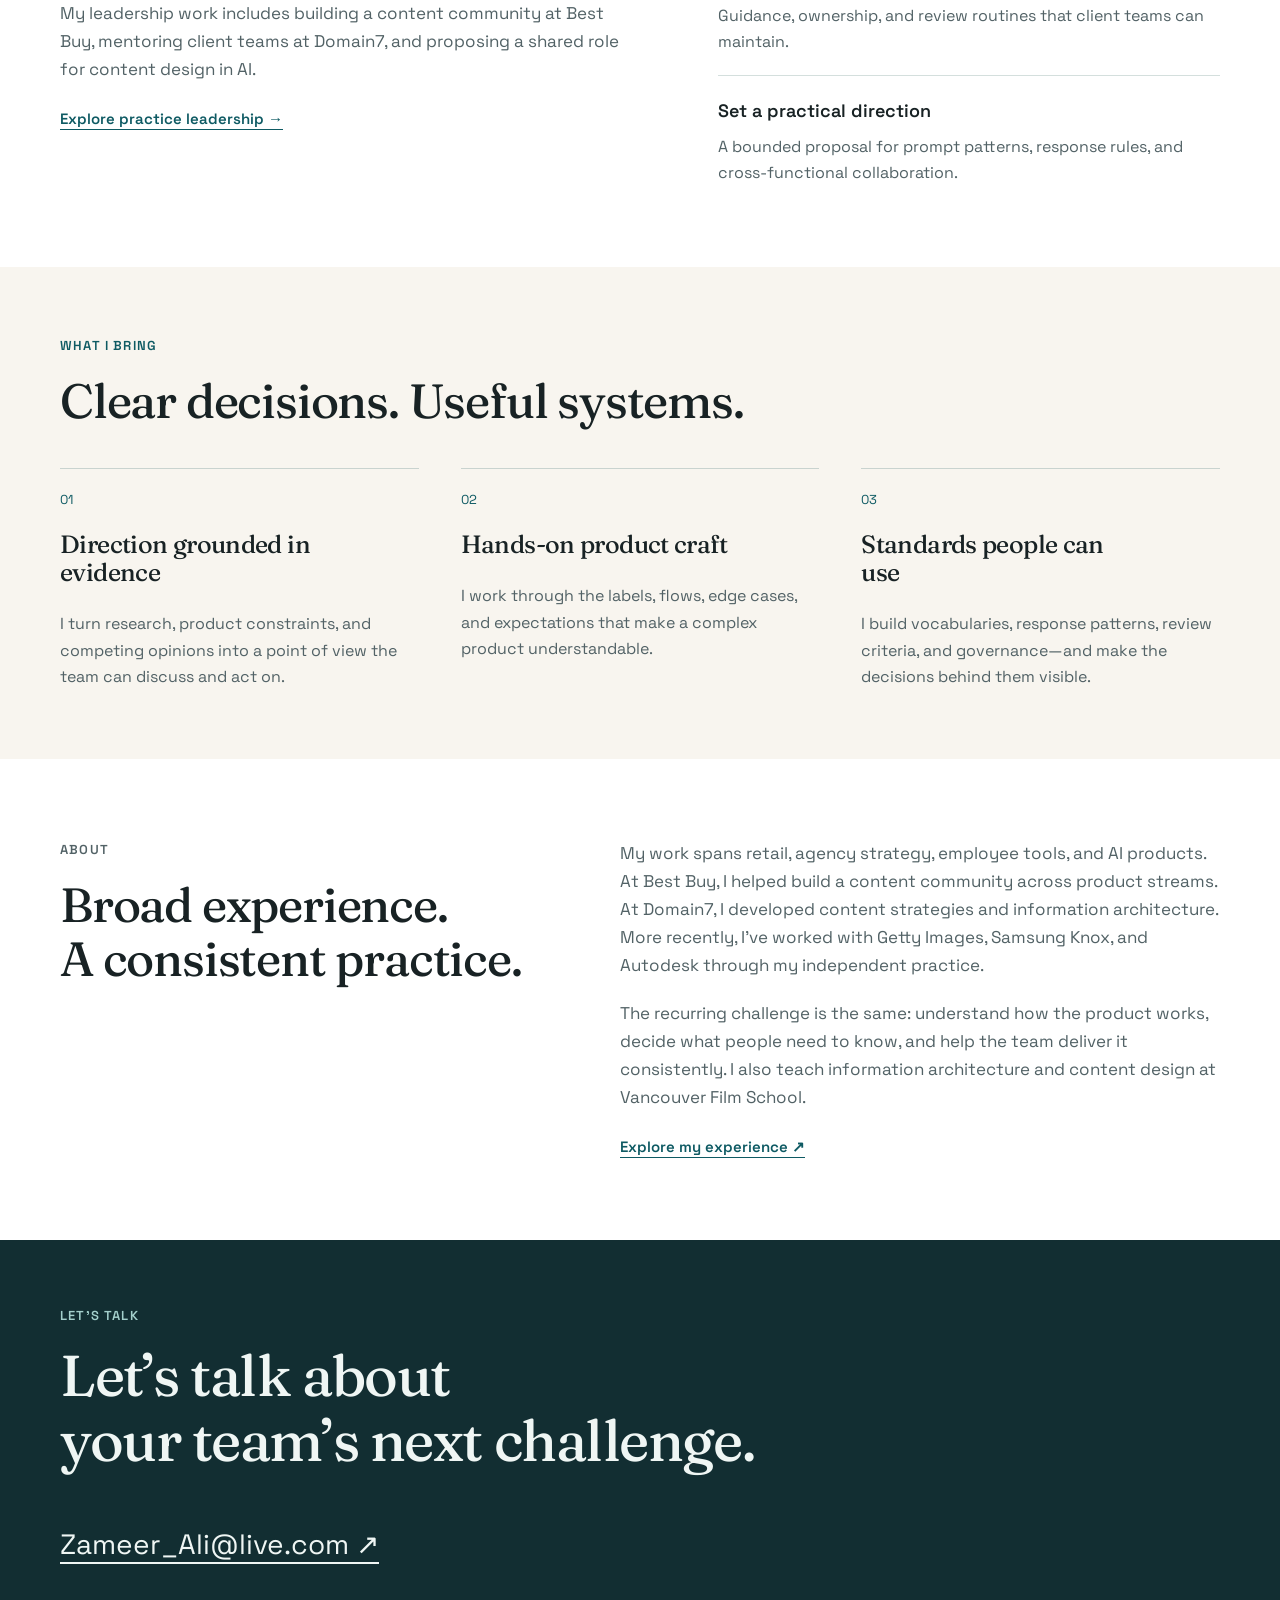
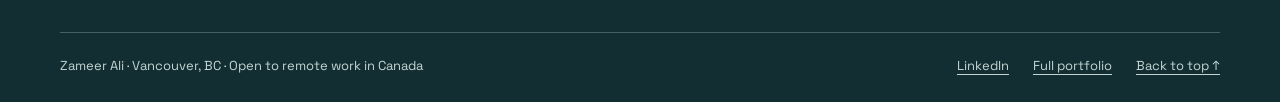
==== commit 8484d396: "Refine senior-role positioning and introduce focused case-study reading" ====
--- a/index.html
+++ b/index.html
@@ -2,22 +2,21 @@
 <html lang="en"><head>
 <meta charset="UTF-8">
 <meta name="viewport" content="width=device-width, initial-scale=1.0">
-<title>Zameer Ali — Content design &amp; strategy</title>
-<meta name="description" content="Content design and strategy for AI, enterprise platforms, and complex services. Selected work by Zameer Ali: Getty Images, Samsung Knox, Autodesk, and Domain7.">
-<meta property="og:title" content="Zameer Ali — Content Design">
-<meta property="og:description" content="Instant clarity. Honest language. Systems that scale.">
+<title>Zameer Ali — Content design, AI systems &amp; strategy</title>
+<meta name="description" content="Content design for complex products. Product strategy, AI response systems, and practice leadership by Zameer Ali. Explore selected work and case studies.">
+<meta property="og:title" content="Zameer Ali — Content design, AI systems &amp; strategy">
+<meta property="og:description" content="Content design for complex products. Product strategy, AI response systems, and practice leadership by Zameer Ali. Explore selected work and case studies.">
 <meta property="og:type" content="website">
 <meta property="og:url" content="https://zamali786.github.io/portfolio/">
 <meta property="og:image" content="https://zamali786.github.io/portfolio/og.jpg">
 <meta name="twitter:card" content="summary_large_image">
-<link rel="stylesheet" href="fonts.css"><link rel="stylesheet" href="portfolio.css?v=20260928-scene"></head>
+<link rel="stylesheet" href="fonts.css"><link rel="stylesheet" href="portfolio.css?v=20261005-final"><link rel="stylesheet" href="final.css?v=20261005-final"></head>
 <body class="portfolio-home">
 <a class="skip" href="#main">Skip to content</a>
 <nav class="site-nav" aria-label="Main"><a class="wordmark" href="#top">Zameer Ali<span aria-hidden="true">.</span></a><div><a href="#work">Work</a><a href="#about">About</a><a href="mailto:Zameer_Ali@live.com">Contact <span aria-hidden="true">↗</span></a></div></nav>
-<main id="main"><header class="home-intro wrap" id="top"><div><p class="eyebrow">Content design &amp; strategy · Vancouver, Canada</p><h1>I make complicated products <em>make sense.</em></h1><p class="intro-copy">I lead content work from the first hard question to the system a team can use. My focus: AI experiences, enterprise platforms, and decisions where the words need to be right.</p><div class="actions"><a class="action" href="#work">Explore selected work <span aria-hidden="true">↓</span></a><a class="quiet-link" href="work.html">Full portfolio <span aria-hidden="true">↗</span></a></div></div></header>
+<main id="main"><header class="home-intro wrap" id="top"><div><p class="eyebrow">Zameer Ali · content design &amp; strategy</p><h1>Content design for<br><em>complex products.</em></h1><p class="intro-copy">I shape product language, AI behavior, and the standards teams use to deliver them. My work connects the detail of an interaction with the direction of a product.</p><p class="role-note">Exploring staff, principal, and content design leadership roles.<br>Based in Vancouver, Canada.</p><div class="actions"><a class="action" href="#work">Explore selected work <span aria-hidden="true">↓</span></a><a class="quiet-link" href="mailto:Zameer_Ali@live.com">Get in touch</a></div></div></header>
 <div class="scene-band" id="clarity-scene"><img class="scene-illustration" src="assets/clarity.jpg" alt="Illustration: a tangle of interface scribbles on the left; a person walks right, drawing one clean teal line that arrives at a tidy, organized interface." width="1600" height="685" loading="eager" fetchpriority="high"></div><div class="client-line wrap" aria-label="Selected experience"><span>Selected experience</span><p>Getty Images <b>·</b> Samsung Knox <b>·</b> Autodesk <b>·</b> Shopify <b>·</b> Best Buy</p></div>
-<section class="wrap home-work" id="work"><div class="section-heading"><div><p class="eyebrow">Selected work</p><h2>Four ways into the work.</h2></div><p>Product craft, AI systems, evaluation, and strategy.<br>Detailed cases open with the portfolio password.</p></div><div class="project-grid"><article class="project"><a class="project-link" href="work.html#cs1"><div class="project-image"><img src="assets/getty-reference.jpg" alt="Recreated reference-image dialog showing Generate now, license later and License now at equal visual weight." loading="lazy" width="800" height="500"></div><div class="project-heading"><span class="eyebrow">Getty Images / iStock</span><span class="project-number" aria-hidden="true">01</span></div><h3>Generate now. License later.</h3><p>Making reference-image licensing clear before a customer commits. Research translated into vocabulary, choices, and a reusable product pattern.</p><p class="project-tags">Product content · licensing · research</p><span class="text-link">Read case study <span aria-hidden="true">↗</span></span></a></article><article class="project"><a class="project-link" href="work.html#s05"><div class="project-image response-preview"><span class="response-label">From intent to action</span><div class="response-flow"><span>Check permissions</span><b aria-hidden="true">↓</b><span>Gather what’s missing</span><b aria-hidden="true">↓</b><span>Confirm the consequences</span><b aria-hidden="true">↓</b><span class="commit">Act · report what happened</span></div><span class="response-footnote">A simplified view of the response framework</span></div><div class="project-heading"><span class="eyebrow">Samsung Knox</span><span class="project-number" aria-hidden="true">02</span></div><h3>A response system for AI that acts.</h3><p>Defining when an assistant should inform, ask, confirm, or act—and the information every response needs to contain.</p><p class="project-tags">AI systems · content architecture</p><span class="text-link">Read case study <span aria-hidden="true">↗</span></span></a></article><article class="project"><a class="project-link" href="work.html#s06"><div class="project-image"><img src="assets/autodesk-evaluation.jpg" alt="Illustrative scorecard for a pilot thread, scored 9 out of 15 with state management identified as its root cause." loading="lazy" width="800" height="500"></div><div class="project-heading"><span class="eyebrow">Autodesk</span><span class="project-number" aria-hidden="true">03</span></div><h3>A shared definition of a good AI answer.</h3><p>An evaluation rubric and pilot audit that distinguish factual errors, failed recovery, and lost conversation state.</p><p class="project-tags">AI evaluation · quality standards</p><span class="text-link">Read case study <span aria-hidden="true">↗</span></span></a></article><article class="project"><a class="project-link" href="work.html#s12"><div class="project-image"><img src="assets/agency-map.jpg" alt="Archival prospective-student experience map created by the Domain7 team for Bangor University." loading="lazy" width="800" height="500"></div><div class="project-heading"><span class="eyebrow">Domain7 · Carbon Trust, Bangor &amp; Dalhousie</span><span class="project-number" aria-hidden="true">04</span></div><h3>Strategy a team can put to work.</h3><p>Turning audience research into site structure, editorial priorities, and governance that gives the next decision an owner.</p><p class="project-tags">Content strategy · information architecture</p><span class="text-link">Read case study <span aria-hidden="true">↗</span></span></a></article></div><p class="work-note">Interface images are recreations; the agency map is a team artifact. Each case identifies my contribution and the status of the work.</p><a class="text-link" href="work.html">Browse all case studies <span aria-hidden="true">↗</span></a></section>
-<section class="approach-band"><div class="wrap"><p class="eyebrow">What I bring</p><h2>Clear decisions. Useful systems.</h2><div class="approach-grid"><div><span class="small-number">01</span><h3>Direction grounded in evidence</h3><p>I turn research, product constraints, and competing opinions into a point of view the team can discuss and act on.</p></div><div><span class="small-number">02</span><h3>Hands-on product craft</h3><p>I work through the labels, flows, edge cases, and expectations that make a complex product understandable.</p></div><div><span class="small-number">03</span><h3>Standards people can use</h3><p>I build vocabularies, response patterns, review criteria, and governance—and make the decisions behind them visible.</p></div></div></div></section>
+<section class="wrap home-work" id="work"><div class="section-heading"><div><p class="eyebrow">Selected work</p><h2>Selected work</h2></div><p>Four cases showing how I shape product decisions, define systems, and make strategy usable.<br><a href="mailto:Zameer_Ali@live.com?subject=Portfolio%20access">Request the case-study password</a>.</p></div><div class="project-grid"><article class="project"><a class="project-link" href="work.html#s05"><div class="project-image response-preview"><span class="response-label">From intent to action</span><div class="response-flow"><span>Check permissions</span><b aria-hidden="true">↓</b><span>Gather what’s missing</span><b aria-hidden="true">↓</b><span>Confirm the consequences</span><b aria-hidden="true">↓</b><span class="commit">Act · report what happened</span></div><span class="response-footnote">A simplified view of the response framework</span></div><span class="preview-caption">Framework overview</span><div class="project-heading"><span class="eyebrow">Samsung Knox</span><span class="project-number" aria-hidden="true">01</span></div><h3>Designing how an AI assistant asks, acts, and recovers.</h3><p>Defined response types, required information, and action boundaries for an enterprise assistant.</p><p class="project-tags">AI response architecture</p><span class="text-link">Read case study <span aria-hidden="true">↗</span></span><span class="project-status">Framework delivered · v1.2 draft</span></a></article><article class="project"><a class="project-link" href="work.html#s12"><div class="project-image"><img src="assets/agency-map.jpg" alt="Archival prospective-student experience map created by the Domain7 team for Bangor University." loading="lazy" width="800" height="500"></div><span class="preview-caption">Original team research artifact</span><div class="project-heading"><span class="eyebrow">Domain7 · Carbon Trust, Bangor &amp; Dalhousie</span><span class="project-number" aria-hidden="true">02</span></div><h3>Content strategy that client teams can carry forward.</h3><p>Connected audience research to site structure, page guidance, and ongoing content ownership.</p><p class="project-tags">Strategy &amp; client enablement</p><span class="text-link">Read case study <span aria-hidden="true">↗</span></span><span class="project-status">Strategy delivered · IA tested</span></a></article><article class="project"><a class="project-link" href="work.html#cs1"><div class="project-image"><img src="assets/getty-reference.jpg" alt="Recreated reference-image dialog showing Generate now, license later and License now at equal visual weight." loading="lazy" width="800" height="500"></div><span class="preview-caption">Recreated interface example</span><div class="project-heading"><span class="eyebrow">Getty Images / iStock</span><span class="project-number" aria-hidden="true">03</span></div><h3>Making reference-image licensing clear.</h3><p>Separated permission to generate from the obligation to license, across product language and interaction states.</p><p class="project-tags">Product content design</p><span class="text-link">Read case study <span aria-hidden="true">↗</span></span><span class="project-status">Phase 1 launched · later phases designed</span></a></article><article class="project"><a class="project-link" href="work.html#s06"><div class="project-image"><img src="assets/autodesk-evaluation.jpg" alt="Illustrative scorecard for a pilot thread, scored 9 out of 15 with state management identified as its root cause." loading="lazy" width="800" height="500"></div><span class="preview-caption">Illustrative pilot scorecard</span><div class="project-heading"><span class="eyebrow">Autodesk</span><span class="project-number" aria-hidden="true">04</span></div><h3>Turning AI quality problems into actionable fixes.</h3><p>Built a rubric and pilot audit that connect specific response failures to remediation.</p><p class="project-tags">AI evaluation &amp; standards</p><span class="text-link">Read case study <span aria-hidden="true">↗</span></span><span class="project-status">Method delivered · pilot completed</span></a></article></div><p class="work-note">Case studies include original artifacts and clearly labeled reconstructions.</p><a class="text-link" href="work.html#browse-all">Browse all case studies <span aria-hidden="true">↗</span></a></section>
+<section class="practice-band wrap" aria-labelledby="practice-title"><div><p class="eyebrow">Beyond an individual deliverable</p><h2 id="practice-title">Help the team make<br>the next decision.</h2><p>My leadership work includes building a content community at Best Buy, mentoring client teams at Domain7, and proposing a shared role for content design in AI.</p><a class="text-link" href="work.html#browse-practice">Explore practice leadership →</a></div><div class="practice-examples"><p><strong>Build capability</strong>Regular critique and feedback across an embedded content community.</p><p><strong>Make strategy usable</strong>Guidance, ownership, and review routines that client teams can maintain.</p><p><strong>Set a practical direction</strong>A bounded proposal for prompt patterns, response rules, and cross-functional collaboration.</p></div></section><section class="approach-band"><div class="wrap"><p class="eyebrow">What I bring</p><h2>Clear decisions. Useful systems.</h2><div class="approach-grid"><div><span class="small-number">01</span><h3>Direction grounded in evidence</h3><p>I turn research, product constraints, and competing opinions into a point of view the team can discuss and act on.</p></div><div><span class="small-number">02</span><h3>Hands-on product craft</h3><p>I work through the labels, flows, edge cases, and expectations that make a complex product understandable.</p></div><div><span class="small-number">03</span><h3>Standards people can use</h3><p>I build vocabularies, response patterns, review criteria, and governance—and make the decisions behind them visible.</p></div></div></div></section>
 <section class="wrap home-about" id="about"><div><p class="eyebrow">About</p><h2>Broad experience.<br>A consistent practice.</h2></div><div><p>My work spans retail, agency strategy, employee tools, and AI products. At Best Buy, I helped build a content community across product streams. At Domain7, I developed content strategies and information architecture. More recently, I’ve worked with Getty Images, Samsung Knox, and Autodesk through my independent practice.</p><p>The recurring challenge is the same: understand how the product works, decide what people need to know, and help the team deliver it consistently. I also teach information architecture and content design at Vancouver Film School.</p><a class="text-link" href="work.html#ledger">Explore my experience <span aria-hidden="true">↗</span></a></div></section>
-</main><footer class="site-footer"><div class="wrap"><p class="eyebrow">Let’s talk</p><h2>Something complicated<br>on your hands?</h2><a class="email-link" href="mailto:Zameer_Ali@live.com">Zameer_Ali@live.com <span aria-hidden="true">↗</span></a><div class="footer-bottom"><span>Zameer Ali · Vancouver, BC · Open to remote work in Canada</span><div><a href="https://linkedin.com/in/zameer-ali">LinkedIn</a><a href="work.html">Full portfolio</a><a href="#top">Back to top ↑</a></div></div></div></footer><script src="home-scene.js?v=20260928-2"></script></body></html>
-
+</main><footer class="site-footer"><div class="wrap"><p class="eyebrow">Let’s talk</p><h2>Let’s talk about<br>your team’s next challenge.</h2><a class="email-link" href="mailto:Zameer_Ali@live.com">Zameer_Ali@live.com <span aria-hidden="true">↗</span></a><div class="footer-bottom"><span>Zameer Ali · Vancouver, BC · Open to remote work in Canada</span><div><a href="https://linkedin.com/in/zameer-ali">LinkedIn</a><a href="work.html">Full portfolio</a><a href="#top">Back to top ↑</a></div></div></div></footer><script src="home-scene.js?v=20260928-2"></script></body></html>
--- a/final.css
+++ b/final.css
@@ -0,0 +1,54 @@
+/* Shared portfolio presentation: overview, library, and focused case reading. */
+.portfolio-home .home-intro{padding-top:64px;padding-bottom:42px}
+.portfolio-home .home-intro h1{font-size:clamp(44px,5.4vw,72px);line-height:1.08;max-width:15em}
+.portfolio-home .home-intro .intro-copy{max-width:43em;font-size:20px}
+.role-note{font-size:14px;color:var(--muted);line-height:1.6;margin:22px 0 0}
+.portfolio-home .scene-band{padding-top:0}
+.portfolio-home .scene-illustration{max-height:400px;object-fit:contain}
+.project-status{display:block;color:var(--muted);font-size:13px;margin-top:13px}
+.preview-caption{display:block;font-size:12px;color:var(--muted);margin:-12px 0 22px}
+.archive-more>summary{cursor:pointer;color:var(--accent);font-size:17px;font-weight:600;padding:12px 0}
+.archive-more>div{padding-top:28px}
+.project-image{border-radius:8px}
+.project-heading .eyebrow{max-width:85%;font-size:12px}
+.project h3{font-size:clamp(27px,2.5vw,34px);max-width:21em}
+.project-link>.text-link{display:inline-block;padding:6px 0}
+.practice-band{display:grid;grid-template-columns:1.15fr 1fr;gap:80px;padding-block:60px;border-top:1px solid var(--rule)}
+.practice-band>div>p:not(.eyebrow){color:var(--muted);max-width:39em}
+.practice-examples p{padding:20px 0;margin:0;border-top:1px solid var(--rule);font-size:16px;color:var(--muted)}
+.practice-examples strong{display:block;color:var(--ink);font-weight:600;font-size:18px;margin-bottom:8px}
+.portfolio-work .work-intro{padding-bottom:15px}
+.portfolio-work .work-intro h1{font-size:clamp(42px,5vw,66px)}
+.portfolio-work .case-index{gap:20px;grid-template-columns:1fr 1fr}
+.portfolio-work .case-index .case-card{display:flex;flex-direction:column;border:1px solid var(--rule);border-radius:6px;background:#fff;padding:26px;transition:border-color .18s,background .18s}
+.portfolio-work .case-index .case-card:hover{border-color:#638b88;background:#f7faf9}
+.portfolio-work .case-index .case-card strong{font-size:27px;line-height:1.2;margin:12px 0 16px;max-width:25em}
+.portfolio-work .case-index .case-summary{font-size:15px;line-height:1.65;margin-bottom:20px;max-width:44em}
+.portfolio-work .case-index .case-delivery{font-size:12px;font-weight:600;color:var(--accent);margin-top:auto;margin-bottom:17px}
+.portfolio-work .case-index .case-card-footer{display:flex;justify-content:space-between;gap:16px;border-top:1px solid var(--rule);padding-top:15px}
+.portfolio-work .case-index .case-card-footer>span{font-size:12px;line-height:1.5}
+.portfolio-work .case-index .case-card-footer>span:last-child{color:var(--accent);white-space:nowrap}
+.filter-description{min-height:2em;margin-bottom:10px}
+.portfolio-work .case-section{border-top:0;padding-top:30px;background:#fff}
+.portfolio-work .reader-back{display:inline-block;font-size:14px;color:var(--accent);padding:12px 0;margin-bottom:24px;text-underline-offset:5px}
+.portfolio-work .case-section h2{max-width:20em;font-size:clamp(34px,4.4vw,56px);line-height:1.12}
+.case-lede{font-size:20px;line-height:1.65;color:var(--muted);max-width:65ch;margin-bottom:30px}
+.case-facts{max-width:900px}
+.case-prose{max-width:78ch}
+.case-prose>h3{font-size:20px;line-height:1.35;margin-top:34px}
+.case-jump{display:flex;align-items:center;flex-wrap:wrap;gap:10px 22px;padding:16px 0;border-bottom:1px solid var(--rule);max-width:900px;margin-bottom:30px;font-size:14px}
+.case-jump>span{color:var(--muted)}
+.case-jump a{color:var(--accent);text-underline-offset:4px;padding:5px 0}
+.evidence-details{max-width:900px;border-block:1px solid var(--rule);padding:10px 0;margin:32px 0}
+.portfolio-work .evidence-details>summary{padding:10px 0;cursor:pointer;color:var(--accent);font-weight:600;font-size:14px}
+.evidence-details .evidence-note{border:0;padding:0;margin:12px 0;font-size:14px}
+.related-cases{max-width:1000px;border-top:1px solid var(--rule);margin-top:45px;padding-top:26px}
+.related-cases>div{display:grid;grid-template-columns:1fr 1fr;gap:20px}
+.related-cases a{display:block;font-size:17px;padding:20px;background:var(--soft);border-radius:5px;text-underline-offset:5px}
+.sample-link{color:var(--accent);text-decoration:underline}
+.portfolio-work .case-back{min-height:44px;padding-top:10px}
+.portfolio-work .case-index .case-card:focus-visible,.related-cases a:focus-visible{outline-offset:3px}
+.portfolio-work .case-section h2:focus,.portfolio-work #case-index:focus{outline:none}
+@media(max-width:800px){.practice-band{gap:36px}.portfolio-work .case-index .case-card{padding:22px}.portfolio-work .case-index .case-card strong{font-size:25px}.portfolio-work .case-index .case-card-footer{flex-direction:column;gap:8px}}
+@media(max-width:600px){.portfolio-home .home-intro{padding-top:36px;padding-bottom:32px}.portfolio-home .home-intro h1{font-size:43px}.portfolio-home .home-intro .intro-copy{font-size:18px}.role-note{font-size:13px}.practice-band{grid-template-columns:1fr;gap:24px;padding-block:42px}.portfolio-work .case-index{grid-template-columns:1fr;gap:16px}.portfolio-work .case-index .case-card strong{font-size:26px}.portfolio-work .case-index .case-card-footer{flex-direction:row}.case-lede{font-size:18px}.portfolio-work .reader-back{margin-bottom:18px}.case-jump{gap:8px 18px}.case-jump>span{width:100%}.related-cases>div{grid-template-columns:1fr}.portfolio-work .case-section h2{font-size:36px}.site-nav>div{gap:14px}.site-nav>div a{min-height:44px;display:inline-flex;align-items:center}.site-nav{padding-block:8px}.project-status{font-size:13px}}
+@media(prefers-reduced-motion:reduce){.portfolio-work .case-index .case-card{transition:none}}
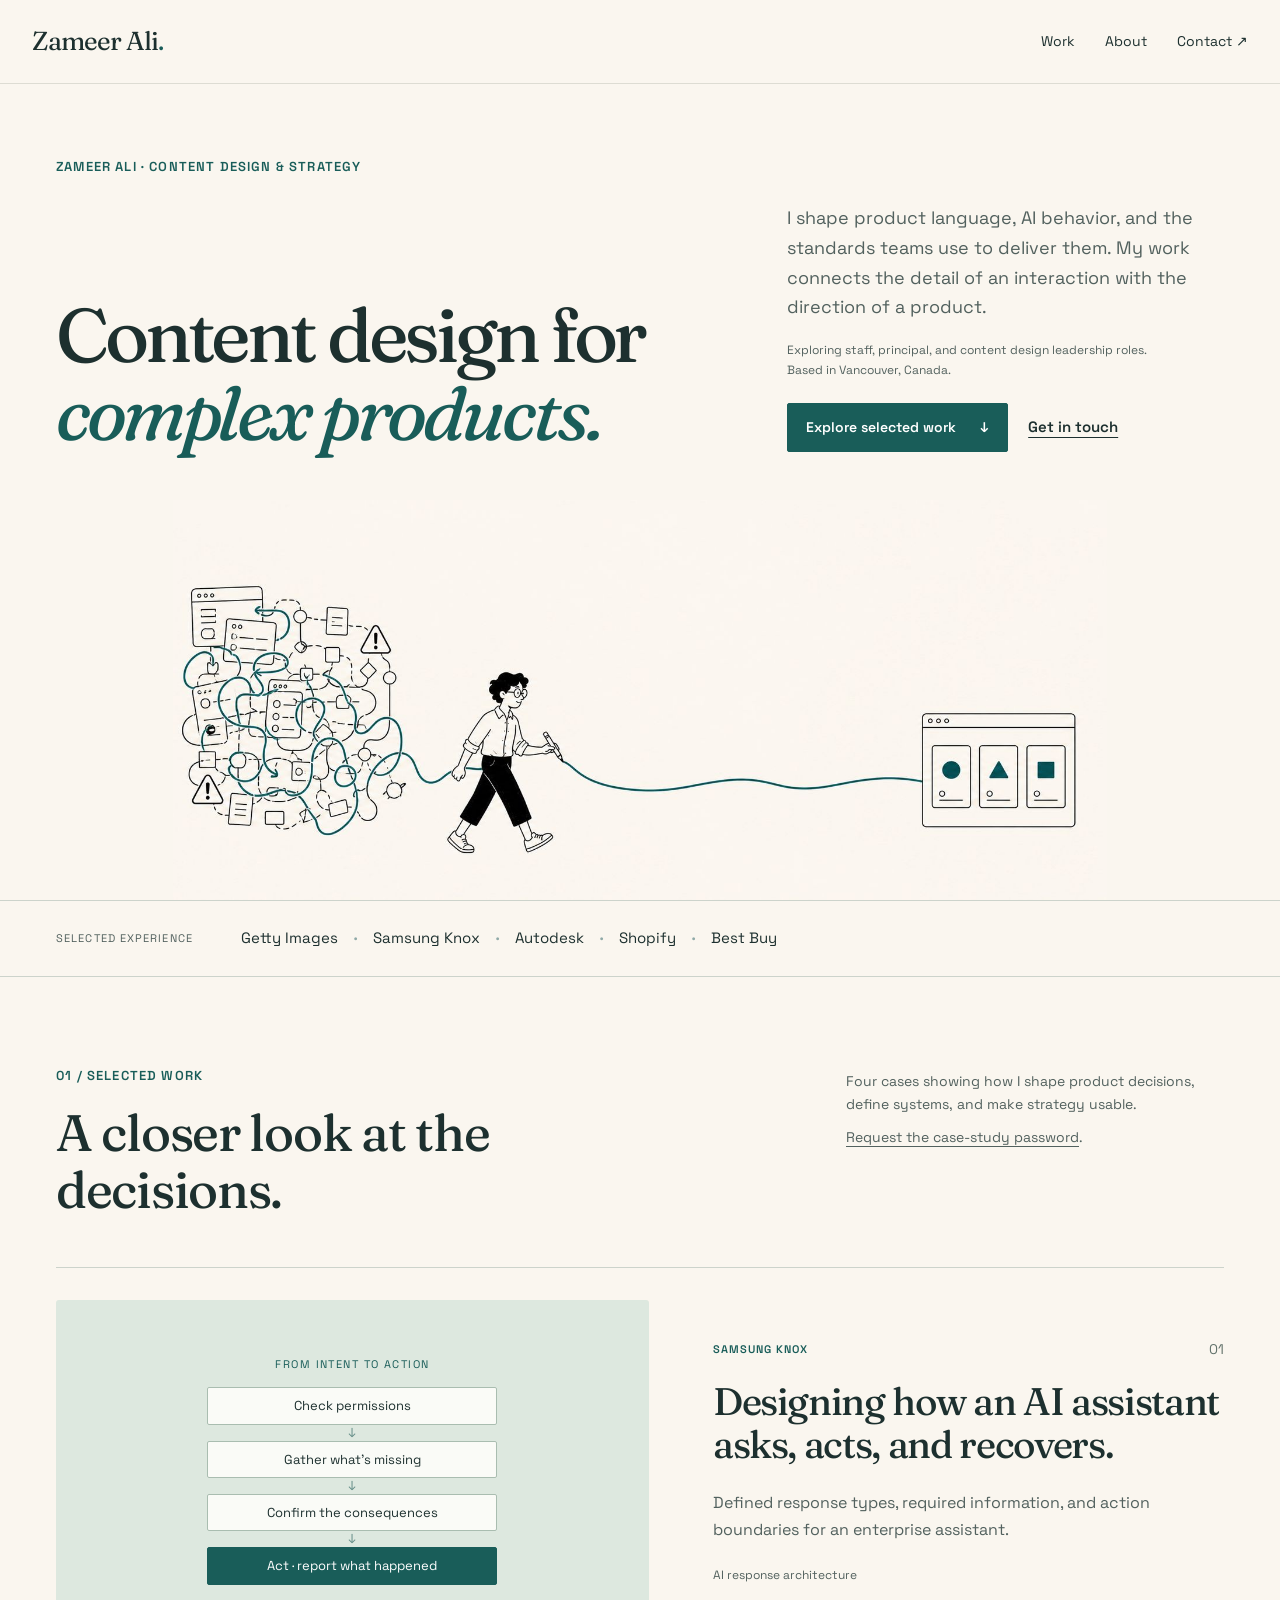
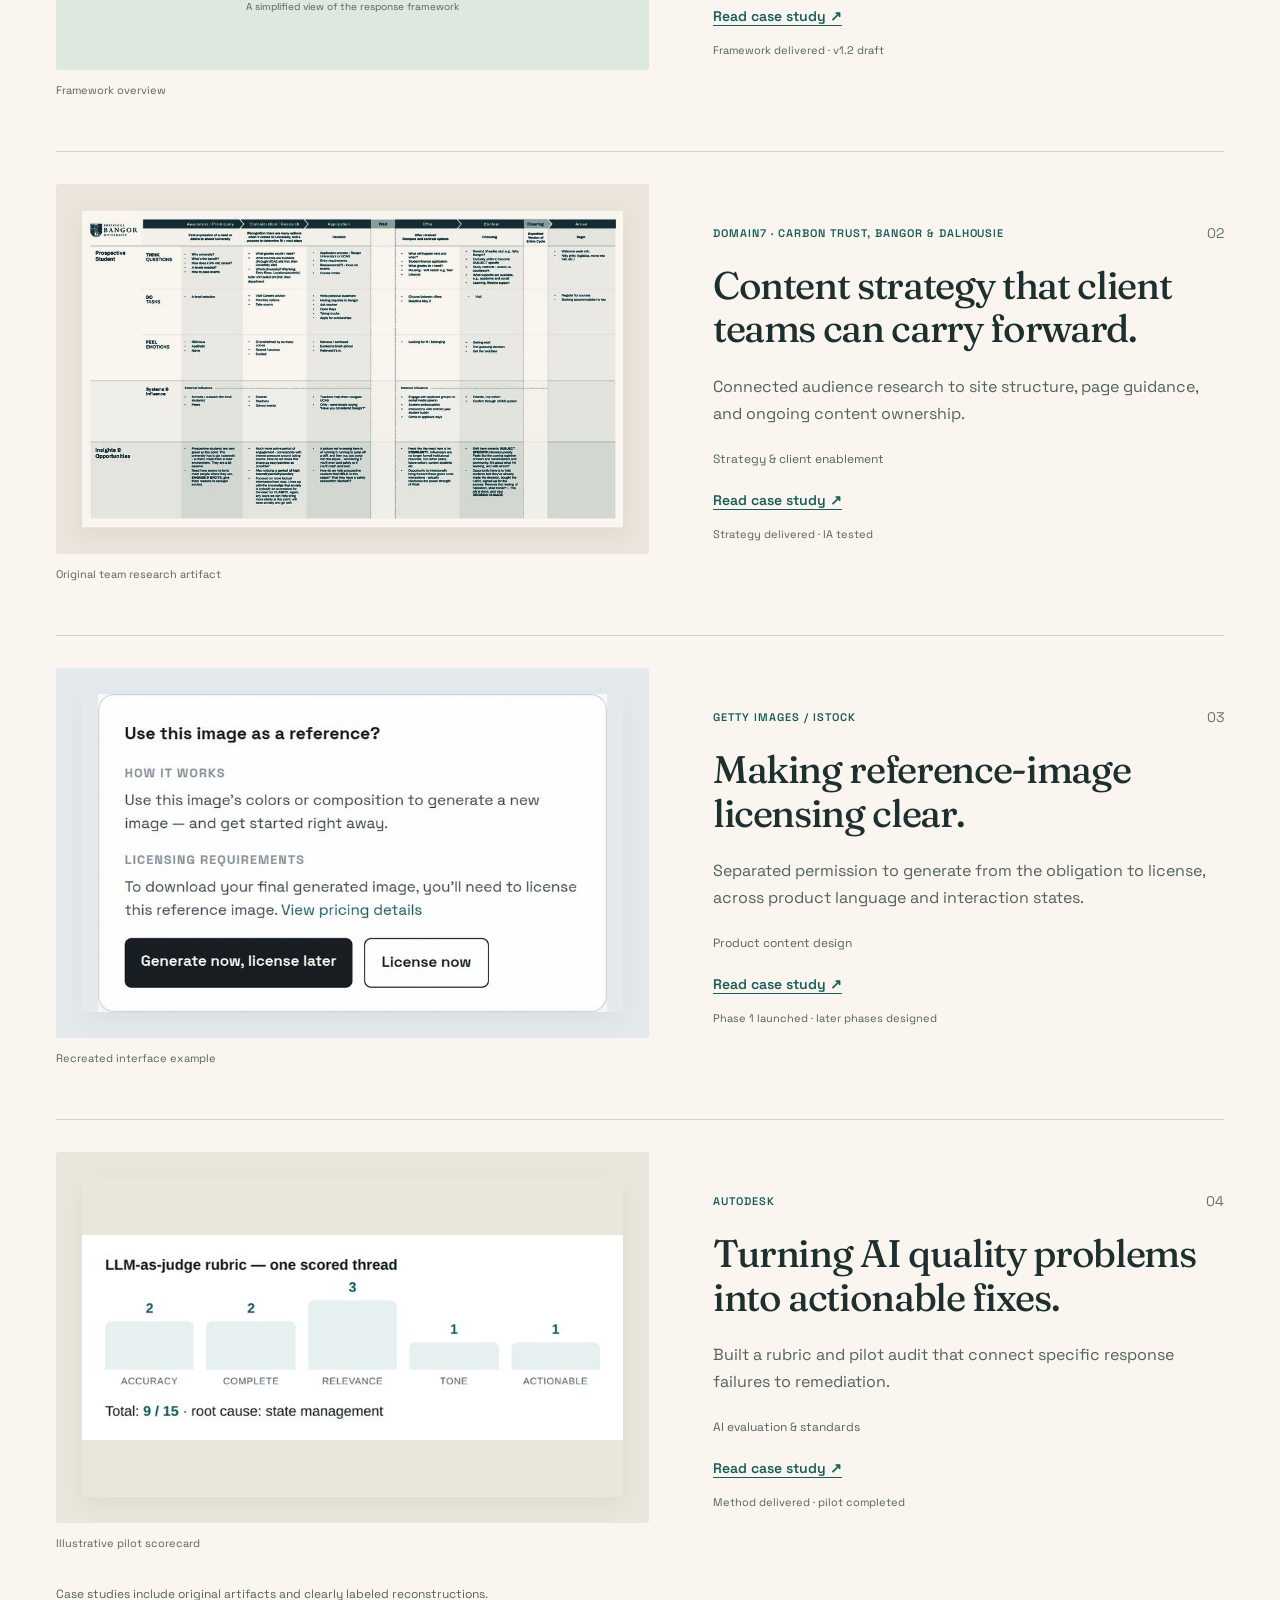
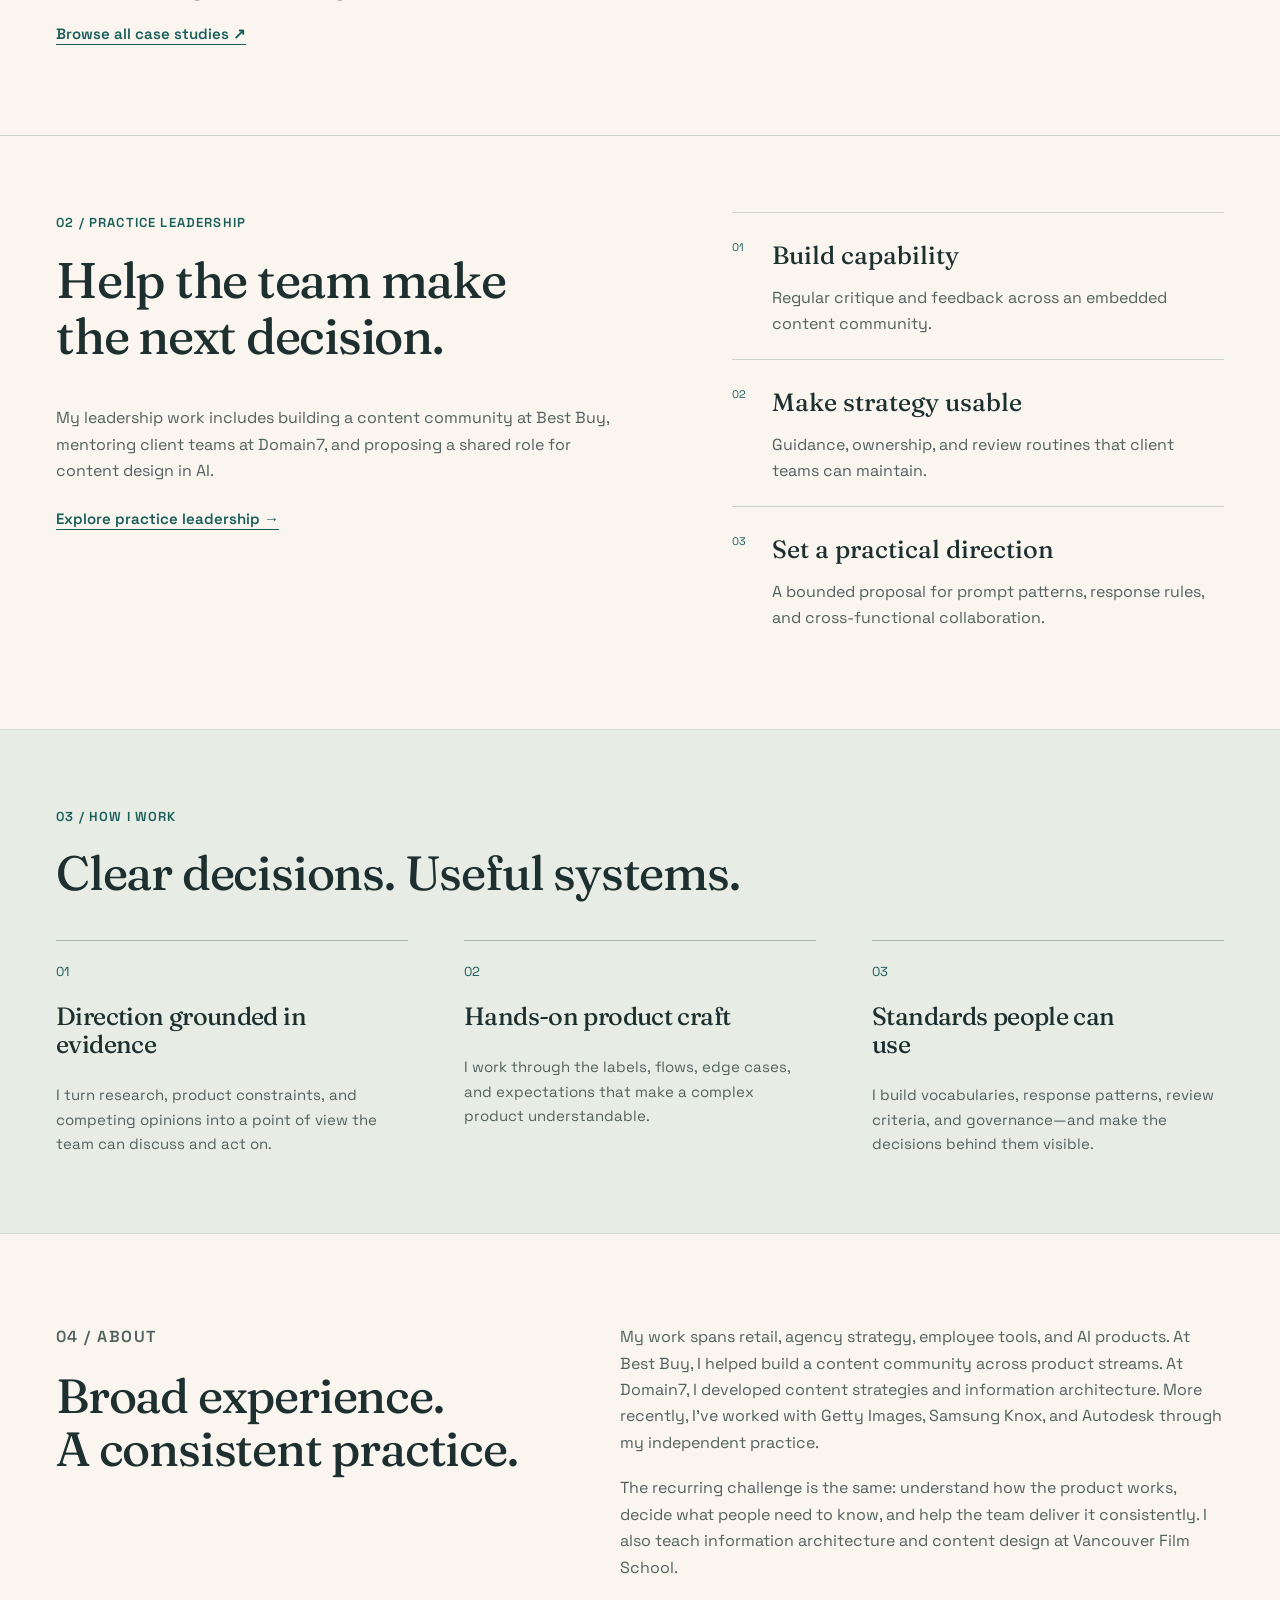
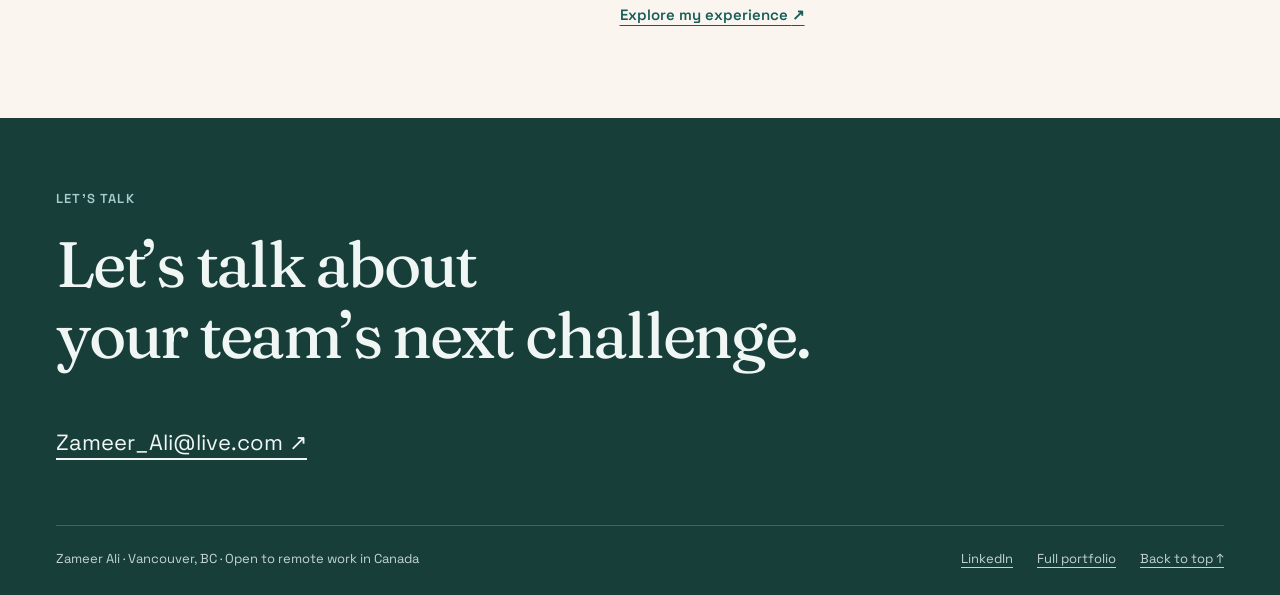
==== commit 69a83fda: "Refine portfolio visual hierarchy, artifact previews, and responsive case layouts" ====
--- a/index.html
+++ b/index.html
@@ -10,13 +10,13 @@
 <meta property="og:url" content="https://zamali786.github.io/portfolio/">
 <meta property="og:image" content="https://zamali786.github.io/portfolio/og.jpg">
 <meta name="twitter:card" content="summary_large_image">
-<link rel="stylesheet" href="fonts.css"><link rel="stylesheet" href="portfolio.css?v=20261005-final"><link rel="stylesheet" href="final.css?v=20261005-final"></head>
+<link rel="stylesheet" href="fonts.css"><link rel="stylesheet" href="portfolio.css?v=20261005-design"><link rel="stylesheet" href="final.css?v=20261005-design"></head>
 <body class="portfolio-home">
 <a class="skip" href="#main">Skip to content</a>
 <nav class="site-nav" aria-label="Main"><a class="wordmark" href="#top">Zameer Ali<span aria-hidden="true">.</span></a><div><a href="#work">Work</a><a href="#about">About</a><a href="mailto:Zameer_Ali@live.com">Contact <span aria-hidden="true">↗</span></a></div></nav>
-<main id="main"><header class="home-intro wrap" id="top"><div><p class="eyebrow">Zameer Ali · content design &amp; strategy</p><h1>Content design for<br><em>complex products.</em></h1><p class="intro-copy">I shape product language, AI behavior, and the standards teams use to deliver them. My work connects the detail of an interaction with the direction of a product.</p><p class="role-note">Exploring staff, principal, and content design leadership roles.<br>Based in Vancouver, Canada.</p><div class="actions"><a class="action" href="#work">Explore selected work <span aria-hidden="true">↓</span></a><a class="quiet-link" href="mailto:Zameer_Ali@live.com">Get in touch</a></div></div></header>
+<main id="main"><header class="home-intro wrap" id="top"><div><p class="eyebrow">Zameer Ali · content design &amp; strategy</p><h1>Content design for<br><em>complex products.</em></h1><div class="hero-summary"><p class="intro-copy">I shape product language, AI behavior, and the standards teams use to deliver them. My work connects the detail of an interaction with the direction of a product.</p><p class="role-note">Exploring staff, principal, and content design leadership roles.<br>Based in Vancouver, Canada.</p><div class="actions"><a class="action" href="#work">Explore selected work <span aria-hidden="true">↓</span></a><a class="quiet-link" href="mailto:Zameer_Ali@live.com">Get in touch</a></div></div></div></header>
 <div class="scene-band" id="clarity-scene"><img class="scene-illustration" src="assets/clarity.jpg" alt="Illustration: a tangle of interface scribbles on the left; a person walks right, drawing one clean teal line that arrives at a tidy, organized interface." width="1600" height="685" loading="eager" fetchpriority="high"></div><div class="client-line wrap" aria-label="Selected experience"><span>Selected experience</span><p>Getty Images <b>·</b> Samsung Knox <b>·</b> Autodesk <b>·</b> Shopify <b>·</b> Best Buy</p></div>
-<section class="wrap home-work" id="work"><div class="section-heading"><div><p class="eyebrow">Selected work</p><h2>Selected work</h2></div><p>Four cases showing how I shape product decisions, define systems, and make strategy usable.<br><a href="mailto:Zameer_Ali@live.com?subject=Portfolio%20access">Request the case-study password</a>.</p></div><div class="project-grid"><article class="project"><a class="project-link" href="work.html#s05"><div class="project-image response-preview"><span class="response-label">From intent to action</span><div class="response-flow"><span>Check permissions</span><b aria-hidden="true">↓</b><span>Gather what’s missing</span><b aria-hidden="true">↓</b><span>Confirm the consequences</span><b aria-hidden="true">↓</b><span class="commit">Act · report what happened</span></div><span class="response-footnote">A simplified view of the response framework</span></div><span class="preview-caption">Framework overview</span><div class="project-heading"><span class="eyebrow">Samsung Knox</span><span class="project-number" aria-hidden="true">01</span></div><h3>Designing how an AI assistant asks, acts, and recovers.</h3><p>Defined response types, required information, and action boundaries for an enterprise assistant.</p><p class="project-tags">AI response architecture</p><span class="text-link">Read case study <span aria-hidden="true">↗</span></span><span class="project-status">Framework delivered · v1.2 draft</span></a></article><article class="project"><a class="project-link" href="work.html#s12"><div class="project-image"><img src="assets/agency-map.jpg" alt="Archival prospective-student experience map created by the Domain7 team for Bangor University." loading="lazy" width="800" height="500"></div><span class="preview-caption">Original team research artifact</span><div class="project-heading"><span class="eyebrow">Domain7 · Carbon Trust, Bangor &amp; Dalhousie</span><span class="project-number" aria-hidden="true">02</span></div><h3>Content strategy that client teams can carry forward.</h3><p>Connected audience research to site structure, page guidance, and ongoing content ownership.</p><p class="project-tags">Strategy &amp; client enablement</p><span class="text-link">Read case study <span aria-hidden="true">↗</span></span><span class="project-status">Strategy delivered · IA tested</span></a></article><article class="project"><a class="project-link" href="work.html#cs1"><div class="project-image"><img src="assets/getty-reference.jpg" alt="Recreated reference-image dialog showing Generate now, license later and License now at equal visual weight." loading="lazy" width="800" height="500"></div><span class="preview-caption">Recreated interface example</span><div class="project-heading"><span class="eyebrow">Getty Images / iStock</span><span class="project-number" aria-hidden="true">03</span></div><h3>Making reference-image licensing clear.</h3><p>Separated permission to generate from the obligation to license, across product language and interaction states.</p><p class="project-tags">Product content design</p><span class="text-link">Read case study <span aria-hidden="true">↗</span></span><span class="project-status">Phase 1 launched · later phases designed</span></a></article><article class="project"><a class="project-link" href="work.html#s06"><div class="project-image"><img src="assets/autodesk-evaluation.jpg" alt="Illustrative scorecard for a pilot thread, scored 9 out of 15 with state management identified as its root cause." loading="lazy" width="800" height="500"></div><span class="preview-caption">Illustrative pilot scorecard</span><div class="project-heading"><span class="eyebrow">Autodesk</span><span class="project-number" aria-hidden="true">04</span></div><h3>Turning AI quality problems into actionable fixes.</h3><p>Built a rubric and pilot audit that connect specific response failures to remediation.</p><p class="project-tags">AI evaluation &amp; standards</p><span class="text-link">Read case study <span aria-hidden="true">↗</span></span><span class="project-status">Method delivered · pilot completed</span></a></article></div><p class="work-note">Case studies include original artifacts and clearly labeled reconstructions.</p><a class="text-link" href="work.html#browse-all">Browse all case studies <span aria-hidden="true">↗</span></a></section>
-<section class="practice-band wrap" aria-labelledby="practice-title"><div><p class="eyebrow">Beyond an individual deliverable</p><h2 id="practice-title">Help the team make<br>the next decision.</h2><p>My leadership work includes building a content community at Best Buy, mentoring client teams at Domain7, and proposing a shared role for content design in AI.</p><a class="text-link" href="work.html#browse-practice">Explore practice leadership →</a></div><div class="practice-examples"><p><strong>Build capability</strong>Regular critique and feedback across an embedded content community.</p><p><strong>Make strategy usable</strong>Guidance, ownership, and review routines that client teams can maintain.</p><p><strong>Set a practical direction</strong>A bounded proposal for prompt patterns, response rules, and cross-functional collaboration.</p></div></section><section class="approach-band"><div class="wrap"><p class="eyebrow">What I bring</p><h2>Clear decisions. Useful systems.</h2><div class="approach-grid"><div><span class="small-number">01</span><h3>Direction grounded in evidence</h3><p>I turn research, product constraints, and competing opinions into a point of view the team can discuss and act on.</p></div><div><span class="small-number">02</span><h3>Hands-on product craft</h3><p>I work through the labels, flows, edge cases, and expectations that make a complex product understandable.</p></div><div><span class="small-number">03</span><h3>Standards people can use</h3><p>I build vocabularies, response patterns, review criteria, and governance—and make the decisions behind them visible.</p></div></div></div></section>
-<section class="wrap home-about" id="about"><div><p class="eyebrow">About</p><h2>Broad experience.<br>A consistent practice.</h2></div><div><p>My work spans retail, agency strategy, employee tools, and AI products. At Best Buy, I helped build a content community across product streams. At Domain7, I developed content strategies and information architecture. More recently, I’ve worked with Getty Images, Samsung Knox, and Autodesk through my independent practice.</p><p>The recurring challenge is the same: understand how the product works, decide what people need to know, and help the team deliver it consistently. I also teach information architecture and content design at Vancouver Film School.</p><a class="text-link" href="work.html#ledger">Explore my experience <span aria-hidden="true">↗</span></a></div></section>
+<section class="wrap home-work" id="work"><div class="section-heading"><div><p class="eyebrow">01 / Selected work</p><h2>A closer look at the decisions.</h2></div><p>Four cases showing how I shape product decisions, define systems, and make strategy usable.<br><a href="mailto:Zameer_Ali@live.com?subject=Portfolio%20access">Request the case-study password</a>.</p></div><div class="project-grid"><article class="project"><a class="project-link" href="work.html#s05" aria-labelledby="home-title-s05"><div class="project-media"><div class="project-image response-preview"><span class="response-label">From intent to action</span><div class="response-flow"><span>Check permissions</span><b aria-hidden="true">↓</b><span>Gather what’s missing</span><b aria-hidden="true">↓</b><span>Confirm the consequences</span><b aria-hidden="true">↓</b><span class="commit">Act · report what happened</span></div><span class="response-footnote">A simplified view of the response framework</span></div><span class="preview-caption">Framework overview</span></div><div class="project-story"><div class="project-heading"><span class="eyebrow">Samsung Knox</span><span class="project-number" aria-hidden="true">01</span></div><h3 id="home-title-s05">Designing how an AI assistant asks, acts, and recovers.</h3><p>Defined response types, required information, and action boundaries for an enterprise assistant.</p><p class="project-tags">AI response architecture</p><span class="text-link">Read case study <span aria-hidden="true">↗</span></span><span class="project-status">Framework delivered · v1.2 draft</span></div></a></article><article class="project"><a class="project-link" href="work.html#s12" aria-labelledby="home-title-s12"><div class="project-media"><div class="project-image"><img src="assets/agency-map.jpg" alt="Archival prospective-student experience map created by the Domain7 team for Bangor University." loading="lazy" width="800" height="500"></div><span class="preview-caption">Original team research artifact</span></div><div class="project-story"><div class="project-heading"><span class="eyebrow">Domain7 · Carbon Trust, Bangor &amp; Dalhousie</span><span class="project-number" aria-hidden="true">02</span></div><h3 id="home-title-s12">Content strategy that client teams can carry forward.</h3><p>Connected audience research to site structure, page guidance, and ongoing content ownership.</p><p class="project-tags">Strategy &amp; client enablement</p><span class="text-link">Read case study <span aria-hidden="true">↗</span></span><span class="project-status">Strategy delivered · IA tested</span></div></a></article><article class="project"><a class="project-link" href="work.html#cs1" aria-labelledby="home-title-cs1"><div class="project-media"><div class="project-image"><img src="assets/getty-reference.jpg" alt="Recreated reference-image dialog showing Generate now, license later and License now at equal visual weight." loading="lazy" width="800" height="500"></div><span class="preview-caption">Recreated interface example</span></div><div class="project-story"><div class="project-heading"><span class="eyebrow">Getty Images / iStock</span><span class="project-number" aria-hidden="true">03</span></div><h3 id="home-title-cs1">Making reference-image licensing clear.</h3><p>Separated permission to generate from the obligation to license, across product language and interaction states.</p><p class="project-tags">Product content design</p><span class="text-link">Read case study <span aria-hidden="true">↗</span></span><span class="project-status">Phase 1 launched · later phases designed</span></div></a></article><article class="project"><a class="project-link" href="work.html#s06" aria-labelledby="home-title-s06"><div class="project-media"><div class="project-image"><img src="assets/autodesk-evaluation.jpg" alt="Illustrative scorecard for a pilot thread, scored 9 out of 15 with state management identified as its root cause." loading="lazy" width="800" height="500"></div><span class="preview-caption">Illustrative pilot scorecard</span></div><div class="project-story"><div class="project-heading"><span class="eyebrow">Autodesk</span><span class="project-number" aria-hidden="true">04</span></div><h3 id="home-title-s06">Turning AI quality problems into actionable fixes.</h3><p>Built a rubric and pilot audit that connect specific response failures to remediation.</p><p class="project-tags">AI evaluation &amp; standards</p><span class="text-link">Read case study <span aria-hidden="true">↗</span></span><span class="project-status">Method delivered · pilot completed</span></div></a></article></div><p class="work-note">Case studies include original artifacts and clearly labeled reconstructions.</p><a class="text-link" href="work.html#browse-all">Browse all case studies <span aria-hidden="true">↗</span></a></section>
+<section class="practice-band wrap" aria-labelledby="practice-title"><div><p class="eyebrow">02 / Practice leadership</p><h2 id="practice-title">Help the team make<br>the next decision.</h2><p>My leadership work includes building a content community at Best Buy, mentoring client teams at Domain7, and proposing a shared role for content design in AI.</p><a class="text-link" href="work.html#browse-practice">Explore practice leadership →</a></div><div class="practice-examples"><p><strong>Build capability</strong>Regular critique and feedback across an embedded content community.</p><p><strong>Make strategy usable</strong>Guidance, ownership, and review routines that client teams can maintain.</p><p><strong>Set a practical direction</strong>A bounded proposal for prompt patterns, response rules, and cross-functional collaboration.</p></div></section><section class="approach-band"><div class="wrap"><p class="eyebrow">03 / How I work</p><h2>Clear decisions. Useful systems.</h2><div class="approach-grid"><div><span class="small-number">01</span><h3>Direction grounded in evidence</h3><p>I turn research, product constraints, and competing opinions into a point of view the team can discuss and act on.</p></div><div><span class="small-number">02</span><h3>Hands-on product craft</h3><p>I work through the labels, flows, edge cases, and expectations that make a complex product understandable.</p></div><div><span class="small-number">03</span><h3>Standards people can use</h3><p>I build vocabularies, response patterns, review criteria, and governance—and make the decisions behind them visible.</p></div></div></div></section>
+<section class="wrap home-about" id="about"><div><p class="eyebrow">04 / About</p><h2>Broad experience.<br>A consistent practice.</h2></div><div><p>My work spans retail, agency strategy, employee tools, and AI products. At Best Buy, I helped build a content community across product streams. At Domain7, I developed content strategies and information architecture. More recently, I’ve worked with Getty Images, Samsung Knox, and Autodesk through my independent practice.</p><p>The recurring challenge is the same: understand how the product works, decide what people need to know, and help the team deliver it consistently. I also teach information architecture and content design at Vancouver Film School.</p><a class="text-link" href="work.html#ledger">Explore my experience <span aria-hidden="true">↗</span></a></div></section>
 </main><footer class="site-footer"><div class="wrap"><p class="eyebrow">Let’s talk</p><h2>Let’s talk about<br>your team’s next challenge.</h2><a class="email-link" href="mailto:Zameer_Ali@live.com">Zameer_Ali@live.com <span aria-hidden="true">↗</span></a><div class="footer-bottom"><span>Zameer Ali · Vancouver, BC · Open to remote work in Canada</span><div><a href="https://linkedin.com/in/zameer-ali">LinkedIn</a><a href="work.html">Full portfolio</a><a href="#top">Back to top ↑</a></div></div></div></footer><script src="home-scene.js?v=20260928-2"></script></body></html>
--- a/final.css
+++ b/final.css
@@ -52,3 +52,145 @@
 @media(max-width:800px){.practice-band{gap:36px}.portfolio-work .case-index .case-card{padding:22px}.portfolio-work .case-index .case-card strong{font-size:25px}.portfolio-work .case-index .case-card-footer{flex-direction:column;gap:8px}}
 @media(max-width:600px){.portfolio-home .home-intro{padding-top:36px;padding-bottom:32px}.portfolio-home .home-intro h1{font-size:43px}.portfolio-home .home-intro .intro-copy{font-size:18px}.role-note{font-size:13px}.practice-band{grid-template-columns:1fr;gap:24px;padding-block:42px}.portfolio-work .case-index{grid-template-columns:1fr;gap:16px}.portfolio-work .case-index .case-card strong{font-size:26px}.portfolio-work .case-index .case-card-footer{flex-direction:row}.case-lede{font-size:18px}.portfolio-work .reader-back{margin-bottom:18px}.case-jump{gap:8px 18px}.case-jump>span{width:100%}.related-cases>div{grid-template-columns:1fr}.portfolio-work .case-section h2{font-size:36px}.site-nav>div{gap:14px}.site-nav>div a{min-height:44px;display:inline-flex;align-items:center}.site-nav{padding-block:8px}.project-status{font-size:13px}}
 @media(prefers-reduced-motion:reduce){.portfolio-work .case-index .case-card{transition:none}}
+@media(max-width:360px){.site-nav{padding-inline:16px}.site-nav .wordmark{font-size:20px}.site-nav>div{gap:10px}.site-nav>div a{font-size:11px}}
+
+/* October visual direction: warm paper, strong type, and a generous artifact stage. */
+:root{--ink:#1d302f;--muted:#52615e;--accent:#195d59;--soft:#eaf0eb;--paper:#faf6ef;--rule:#ccd3cb}
+body{font-weight:400}
+.wrap,.case-inner{max-width:1360px;padding-inline:56px}
+.site-nav{padding:20px max(32px,calc((100vw - 1248px)/2));background:#faf6eff2;border-color:#dddcd3}
+.wordmark{font-size:26px;letter-spacing:-.04em}
+.site-nav>div a{font-size:14px}
+.portfolio-home,.portfolio-gate{background:var(--paper)}
+.portfolio-home .home-intro{padding-top:72px;padding-bottom:48px}
+.portfolio-home .home-intro>div{display:grid;grid-template-columns:1.5fr 1fr;gap:0 76px;max-width:none;align-items:end}
+.portfolio-home .home-intro .eyebrow{grid-column:1/-1;margin-bottom:26px}
+.portfolio-home .home-intro h1{font-size:clamp(54px,5.9vw,82px);line-height:1.03;letter-spacing:-.055em;margin:0;max-width:12em}
+.portfolio-home .home-intro h1 em{font-weight:420}
+.portfolio-home .hero-summary .intro-copy{font-size:18px;line-height:1.65;margin-bottom:0;max-width:30em}
+.hero-summary .role-note{font-size:12px;line-height:1.7;margin-top:18px}
+.hero-summary .actions{margin-top:22px;gap:20px}
+.action{border-radius:2px;font-size:14px;padding:12px 18px}
+.portfolio-home .scene-band{border:0;background:var(--paper);padding:0 24px}
+.portfolio-home .scene-illustration{width:min(1248px,100%);max-height:400px;mix-blend-mode:normal}
+.portfolio-home .client-line{border-top:1px solid var(--rule);padding-block:25px;gap:48px}
+.client-line>span{font-size:11px;text-transform:uppercase;letter-spacing:.1em}
+.client-line p{font-size:15px}
+.portfolio-home .home-work{padding-block:88px}
+.section-heading{margin-bottom:48px;align-items:start}
+.section-heading h2{font-size:clamp(36px,4vw,52px);max-width:13em}
+.section-heading>p{font-size:14px;max-width:27em;padding-top:5px}
+.section-heading>p a{display:inline-block;margin-top:10px;text-underline-offset:4px}
+.project-grid{grid-template-columns:1fr;gap:52px}
+.project{border-top:1px solid var(--rule);padding-top:32px}
+.project-link{display:grid;grid-template-columns:1.16fr 1fr;gap:64px;align-items:center}
+.project-media,.project-story{min-width:0}
+.project-image{border:0;border-radius:3px;aspect-ratio:8/5;margin:0 0 12px;background:#e4eae4;padding:26px}
+.project-image img{box-shadow:0 8px 25px #17332a0d;border-radius:2px}
+.project:nth-child(2) .project-image{background:#eae4da}
+.project:nth-child(3) .project-image{background:#e4e9ed}
+.project:nth-child(4) .project-image{background:#e9e6dc}
+.preview-caption{font-size:11px;line-height:1.5;margin:0;color:#58635e}
+.project-heading{align-items:start;gap:20px}
+.project-heading .eyebrow{font-size:11px;letter-spacing:.09em;max-width:80%;margin-bottom:22px}
+.project-number{font:14px var(--sans);color:#63736c}
+.project h3{font-size:clamp(30px,3vw,41px);line-height:1.13;letter-spacing:-.035em;max-width:15em;margin-bottom:22px}
+.project p{font-size:16px;line-height:1.7}
+.project p.project-tags{font-size:12px;margin:22px 0 15px}
+.project .text-link{font-size:14px;text-decoration:none;border-bottom:1px solid var(--accent)}
+.project-status{font-size:11px;margin-top:12px}
+.response-preview{background:#dde8df;padding:28px;gap:14px}
+.response-flow{max-width:290px;font-size:13px}
+.response-flow span{border-color:#a9bdb0;background:#fafbf7;padding:10px 16px;border-radius:2px}
+.response-label{font-size:11px;letter-spacing:.13em}
+.response-footnote{font-size:10px}
+.work-note{font-size:12px;margin-top:34px}
+.practice-band{gap:110px;padding-block:76px;border-top:1px solid var(--rule)}
+.practice-band h2{font-size:clamp(36px,4vw,50px);max-width:13em}
+.practice-band>div>p:not(.eyebrow){font-size:16px}
+.practice-examples{counter-reset:practice}
+.practice-examples p{position:relative;padding:22px 0 22px 40px;font-size:14px}
+.practice-examples p::before{counter-increment:practice;content:'0' counter(practice);position:absolute;left:0;top:25px;font-size:11px;color:var(--accent)}
+.practice-examples strong{font-family:var(--serif);font-size:25px;font-weight:450}
+.approach-band{background:#e7ece5;border-block:1px solid #d6ded3;padding-block:76px}
+.approach-grid{gap:56px}
+.approach-grid>div{border-color:#aab9ac}
+.approach-grid p{font-size:15px}
+.home-about{padding-block:90px}
+.home-about p{font-size:16px;max-width:40em}
+.site-footer{background:#183e3a;padding-top:70px}
+.site-footer h2{max-width:16em;font-size:clamp(40px,5vw,66px);font-weight:420;letter-spacing:-.035em}
+.site-footer .email-link{font-size:22px}
+
+/* Legacy exhibit styles must not turn in-case navigation into fixed page chrome. */
+.portfolio-work nav:not(.site-nav){position:static;inset:auto;z-index:auto;mix-blend-mode:normal;backdrop-filter:none;transition:none;background:transparent}
+.portfolio-work{background:#fbfaf6}
+.portfolio-work .work-intro{padding-top:72px;padding-bottom:24px}
+.portfolio-work .work-intro h1{font-size:clamp(50px,6vw,82px);line-height:1.04;letter-spacing:-.05em;margin-bottom:24px}
+.work-intro .intro-copy{font-size:21px;max-width:32em;margin-bottom:22px}
+.reading-note{font-size:14px;max-width:48em}
+.filter-list{border-top:1px solid var(--rule);padding-top:24px;gap:8px;margin-top:12px}
+.filter-list button{border:1px solid transparent;background:transparent;border-radius:3px;font-size:13px;padding:10px 14px}
+.filter-list button:hover{background:#e4ebe4}
+.filter-list button[aria-pressed=true]{background:#1c544e;border-color:#1c544e;color:#fff}
+.filter-description{font-size:14px;max-width:55em;color:var(--muted);margin-top:18px}
+.filter-status{margin-block:20px;font-size:11px;text-transform:uppercase;letter-spacing:.08em}
+.portfolio-work .case-index{gap:32px;padding-bottom:24px}
+.portfolio-work .case-index .case-card{padding:28px;border:1px solid #d1d8ce;background:#fffef9;border-radius:4px;transition:background .2s,border-color .2s}
+.portfolio-work .case-index .case-card:hover{background:#f3f5ec;border-color:#73978a}
+.portfolio-work .case-index .case-card strong{font-size:32px;line-height:1.13;letter-spacing:-.035em;margin:16px 0}
+.portfolio-work .case-index .case-preview{width:calc(100% + 56px);margin:-28px -28px 12px;aspect-ratio:1.85;border-radius:4px 4px 0 0;padding:24px;flex:none}
+.portfolio-work .case-index .case-preview.response-preview{padding:18px;gap:8px}
+.portfolio-work .case-index .case-preview .response-flow{font-size:11px;max-width:235px}
+.portfolio-work .case-index .case-preview .response-flow span{padding:6px 12px;color:var(--ink)}
+.portfolio-work .case-index .case-preview .response-flow .commit{color:#fff}
+.portfolio-work .case-index .case-preview .response-footnote{display:none}
+.portfolio-work .case-index .preview-caption{font-size:10px;margin-bottom:24px}
+.portfolio-work .case-index .case-card .eyebrow{font-size:11px;letter-spacing:.08em}
+.portfolio-work .case-index .case-summary{font-size:15px;line-height:1.65}
+.portfolio-work .case-index .case-delivery{font-size:11px;font-weight:500;margin-bottom:20px}
+.portfolio-work .case-index .case-card-footer{padding-top:16px}
+.portfolio-work .case-index .case-card-footer>span{font-size:11px}
+.portfolio-work .case-section{padding:0 0 72px;background:transparent}
+.portfolio-work .case-inner{max-width:1360px}
+.case-header{display:grid;grid-template-columns:minmax(0,1.8fr) minmax(260px,1fr);gap:0 80px;padding:28px 0 48px;margin-bottom:46px;border-bottom:1px solid var(--rule)}
+.portfolio-work .reader-back{grid-column:1/-1;margin-bottom:44px;font-size:13px;padding:10px 0;width:fit-content;text-decoration:none;border-bottom:1px solid var(--accent)}
+.case-heading-group .eyebrow{font-size:12px;letter-spacing:.1em;margin-bottom:22px}
+.portfolio-work .case-section h2{font-size:clamp(40px,4.4vw,62px);line-height:1.06;letter-spacing:-.04em;max-width:15em;margin-bottom:26px}
+.case-lede{font-size:19px;line-height:1.65;margin:0;max-width:38em}
+.case-facts{display:block;margin:42px 0 0;padding:0;border:0}
+.case-facts>div{padding:18px 0;border-top:1px solid var(--rule);font-size:13px;line-height:1.65}
+.case-facts dt{font-size:10px;letter-spacing:.1em;text-transform:uppercase;margin-bottom:10px}
+.portfolio-work .case-jump{grid-column:1/-1;display:flex;border:0;padding:26px 0 0;margin:14px 0 -20px;max-width:none;font-size:12px}
+.case-prose{max-width:840px;margin-inline:auto;font-size:17px;line-height:1.8}
+.case-prose>p:first-child{font-size:20px;line-height:1.7;color:var(--ink);margin-bottom:32px}
+.case-prose>h3{font:450 30px/1.2 var(--serif);letter-spacing:-.025em;margin:42px 0 18px}
+.case-prose p{margin-bottom:22px}
+.case-prose>.visual-evidence,.case-prose>.source-artifact,.case-prose>.exhibit,.case-prose>.intent-exhibit{margin-block:36px 46px}
+.response-specimen,.audit-workflow{border:1px solid #cbd9ce;background:#e7eee6;border-radius:4px;padding:28px}
+.response-card{border:0;border-radius:3px;padding:22px 20px}
+.case-prose .response-card h3{font-size:19px}
+.source-artifact figcaption{border-bottom:1px solid var(--rule);padding-block:18px 22px;gap:7px;font-size:13px}
+.source-artifact figcaption strong{font-size:17px;font-weight:500}
+.case-section .exhibit{border-radius:4px;border:1px solid var(--rule);padding:28px;background:#fffefb}
+.portfolio-work .evidence-details{border-inline:0;border-radius:0;background:transparent;padding:0;margin-block:32px}
+.portfolio-work .evidence-details>summary{padding:15px 0;font-size:13px}
+.portfolio-work .evidence-details p{font-size:14px}
+.portfolio-work .case-back{display:block;width:fit-content;max-width:840px;margin:36px auto 0;font-size:13px}
+.portfolio-work .related-cases{max-width:none;margin:60px 0 0;padding:30px 0 0;border-bottom:0}
+.related-cases>div{gap:24px}
+.related-cases a{background:#e7ece3;padding:26px 30px;font:450 26px/1.25 var(--serif);text-decoration:none;border:1px solid #d2dccc;border-radius:3px}
+.related-cases a:hover{text-decoration:underline;text-underline-offset:5px}
+.archive-wrap,.experience{padding-block:52px}
+.portfolio-gate .gate-main{max-width:680px;padding:40px 44px;background:#fffefa;border:1px solid var(--rule);margin-block:72px}
+.portfolio-gate .gate-main h1{font-size:58px;letter-spacing:-.04em}
+.portfolio-gate .gate-main>p{font-size:16px}
+
+@media(min-width:1100px){.case-prose>.visual-evidence,.case-prose>.source-artifact,.case-prose>.exhibit{width:calc(100% + 112px);max-width:none;margin-left:-56px}.case-prose>.artifact-pair{display:grid;max-width:none}}
+@media(max-width:1100px){.portfolio-home .home-intro>div{gap:0 40px;grid-template-columns:1.3fr 1fr}.portfolio-home .home-intro h1{font-size:64px}.project-link{gap:36px}.case-header{gap:0 40px;grid-template-columns:1.5fr 1fr}.practice-band{gap:52px}.portfolio-work .case-index .case-card-footer{flex-direction:column;gap:8px}}
+@media(max-width:800px){.wrap,.case-inner{padding-inline:28px}.site-nav{padding:16px 28px}.portfolio-home .home-intro>div{display:block}.portfolio-home .home-intro h1{font-size:68px;margin-bottom:28px}.portfolio-home .hero-summary .intro-copy{max-width:35em}.hero-summary .role-note{font-size:13px}.portfolio-home .home-intro{padding-block:48px 30px}.portfolio-home .scene-band{padding:0}.portfolio-home .client-line{display:block;padding-block:20px}.section-heading{display:block}.project-link{gap:28px;grid-template-columns:1fr 1fr}.project h3{font-size:31px}.project-image{padding:18px}.response-preview{padding:14px}.response-flow{font-size:11px}.response-footnote{display:none}.case-header{display:block;padding-bottom:30px}.portfolio-work .reader-back{margin-bottom:28px}.case-facts{display:grid;grid-template-columns:1fr 1fr;gap:0 28px;margin-top:32px}.case-status{grid-column:1/-1}.case-lede{font-size:19px}.portfolio-work .case-index{gap:20px}.portfolio-work .case-index .case-card{padding:22px}.portfolio-work .case-index .case-card strong{font-size:28px}.portfolio-work .case-index .case-preview{width:calc(100% + 44px);margin:-22px -22px 12px}.portfolio-work .case-index .case-preview.response-preview{aspect-ratio:auto;min-height:215px}.practice-band{gap:36px}.practice-band h2{font-size:36px}.approach-grid{gap:28px}.related-cases a{font-size:23px}}
+@media(max-width:600px){.wrap,.case-inner{padding-inline:22px}.site-nav{padding:10px 22px;gap:10px}.wordmark{font-size:23px}.site-nav>div{gap:15px}.site-nav>div a{font-size:12px;min-height:44px}.portfolio-home .home-intro h1{font-size:clamp(42px,11.3vw,64px);line-height:1.07;margin-bottom:26px}.portfolio-home .home-intro .eyebrow{font-size:10px;letter-spacing:.085em}.portfolio-home .hero-summary .intro-copy{font-size:17px}.hero-summary .role-note{font-size:12px}.hero-summary .actions{gap:20px}.hero-summary .quiet-link{font-size:13px}.hero-summary .action{font-size:13px;padding:12px 14px;gap:16px}.portfolio-home .scene-illustration{min-height:150px;object-fit:contain}.portfolio-home .client-line p{font-size:12px;line-height:2}.client-line b{padding:0 4px}.portfolio-home .home-work{padding-block:52px}.section-heading{margin-bottom:32px}.section-heading h2{font-size:36px;max-width:12em}.section-heading>p{font-size:14px}.project-grid{gap:36px}.project{padding-top:22px}.project-link{grid-template-columns:1fr;gap:24px}.project-image{padding:18px}.project-heading .eyebrow{margin-bottom:18px}.project h3{font-size:34px;max-width:16em;margin-bottom:18px}.project p{font-size:15px}.project p.project-tags{margin-top:18px}.response-preview{padding:22px;gap:10px}.response-flow{font-size:12px;max-width:250px}.response-flow span{padding:8px 12px}.preview-caption{font-size:10px}.practice-band{display:grid;grid-template-columns:1fr;padding-block:48px;gap:28px}.practice-examples p{font-size:14px}.approach-band{padding-block:48px}.approach-grid{gap:26px}.home-about{padding-block:52px;gap:16px}.site-footer{padding-top:46px}.site-footer h2{font-size:40px}.site-footer .email-link{font-size:19px}.footer-bottom{margin-top:42px}.portfolio-work .work-intro{padding-top:42px}.portfolio-work .work-intro h1{font-size:52px}.work-intro .intro-copy{font-size:18px}.reading-note{font-size:13px}.filter-list{gap:6px;padding-top:20px}.filter-list button{font-size:12px;padding:9px 11px;border-color:#c7d2c8}.filter-description{font-size:13px;min-height:0}.portfolio-work .case-index{grid-template-columns:1fr;gap:22px}.portfolio-work .case-index .case-card strong{font-size:30px}.portfolio-work .case-index .case-preview{aspect-ratio:1.6}.portfolio-work .case-index .case-preview.response-preview{min-height:0;aspect-ratio:auto;padding:22px}.portfolio-work .case-index .case-card-footer{flex-direction:row;gap:16px}.portfolio-work .case-index .case-card-footer>span:first-child{max-width:70%}.case-header{padding-top:20px;margin-bottom:30px}.portfolio-work .case-section h2{font-size:40px;line-height:1.08}.case-heading-group .eyebrow{font-size:10px}.case-lede{font-size:17px;line-height:1.65}.case-facts{grid-template-columns:1fr;gap:0;margin-top:26px}.case-facts>div{font-size:13px;padding-block:16px}.portfolio-work .case-jump{padding-top:16px;margin:0;gap:4px 18px}.case-prose{font-size:16px;line-height:1.75}.case-prose>p:first-child{font-size:18px}.case-prose>h3{font-size:27px;margin-top:34px}.case-section .exhibit{padding:20px 16px}.response-specimen,.audit-workflow{padding:18px}.case-prose .response-card h3{font-size:19px}.related-cases>div{grid-template-columns:1fr;gap:14px}.related-cases a{padding:22px;font-size:24px}.portfolio-gate .gate-main{margin:30px 18px 50px;padding:30px 24px}.portfolio-gate .gate-main h1{font-size:44px}}
+@media(prefers-reduced-motion:reduce){.portfolio-work .case-index .case-card{transition:none}}
+@media(max-width:360px){.site-nav{padding-inline:16px}.site-nav .wordmark{font-size:20px}.site-nav>div{gap:10px}.site-nav>div a{font-size:11px}}
+.portfolio-work .case-section h2,.portfolio-work .case-index .case-card strong{overflow-wrap:break-word}@media(max-width:360px){.portfolio-work .case-section h2{font-size:34px}}
+@media(max-width:600px){.portfolio-home .home-intro h1{font-size:clamp(30px,9.6vw,54px)}}
